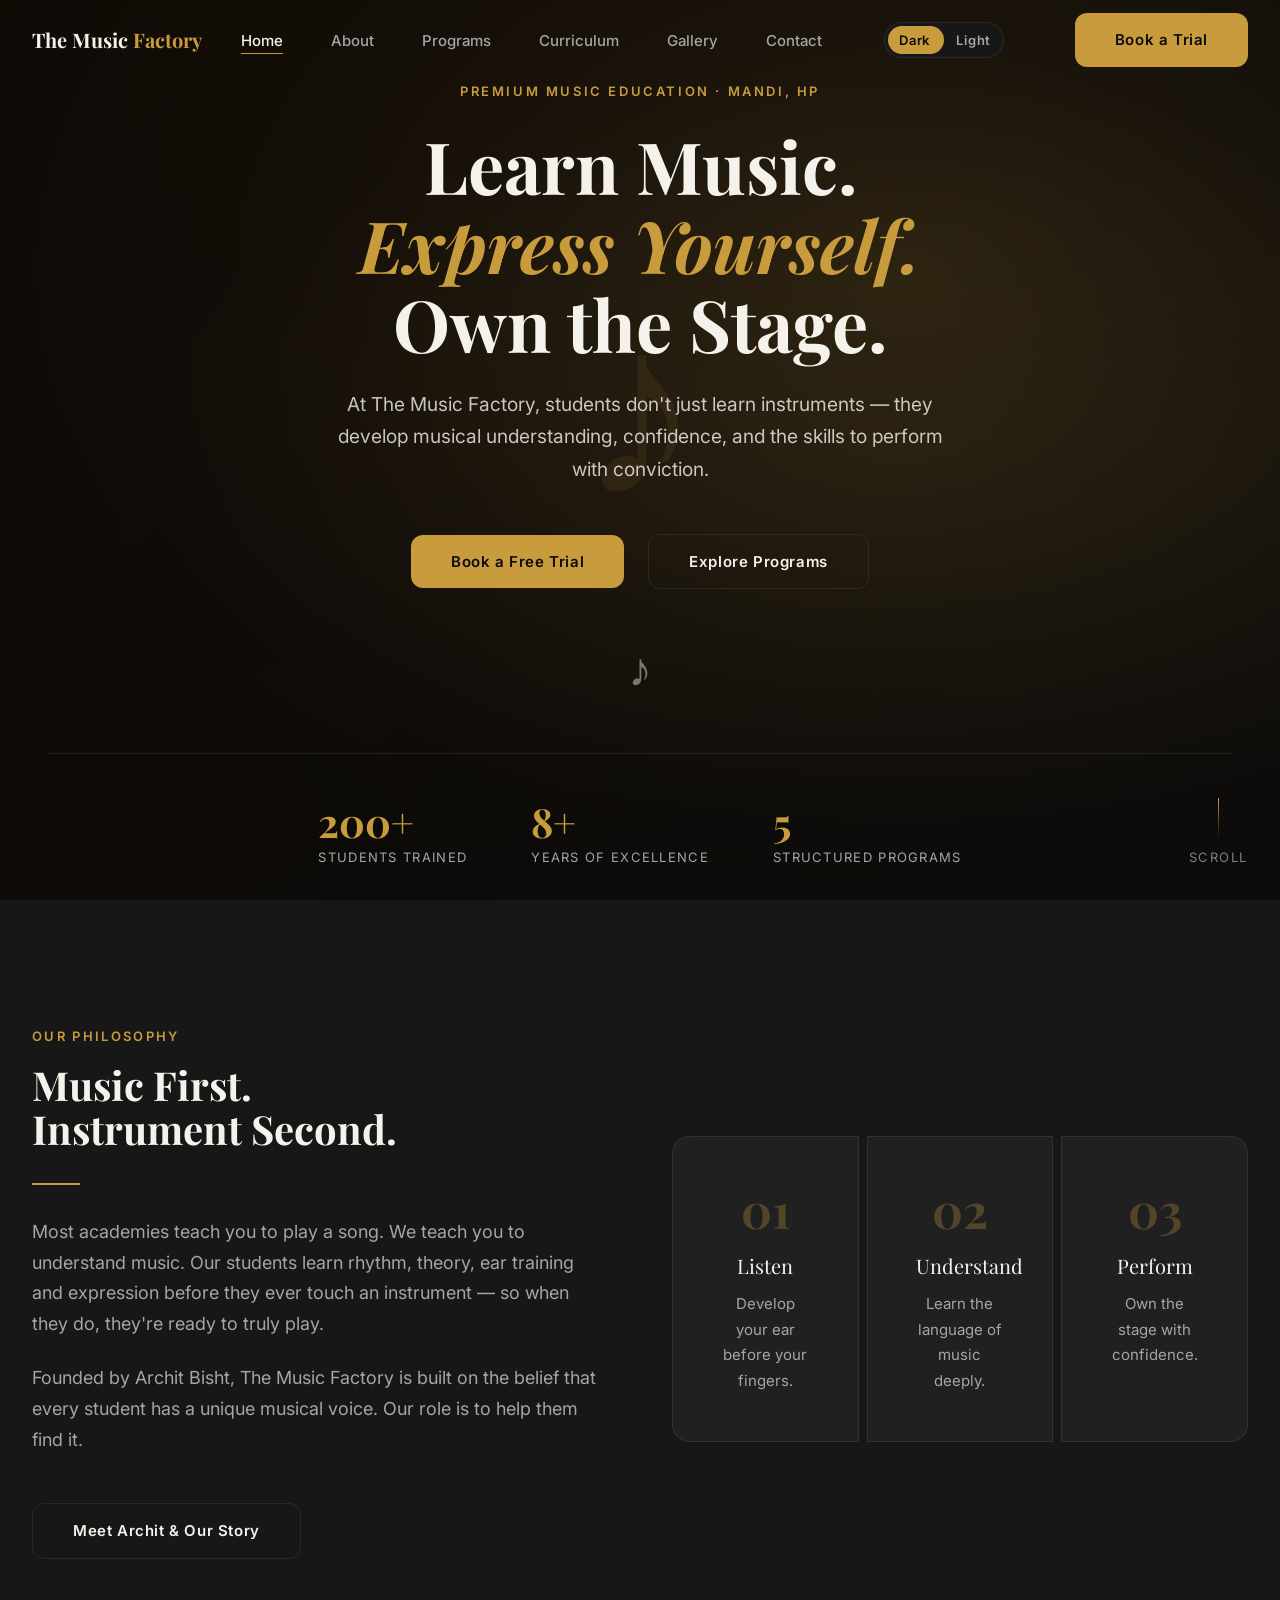
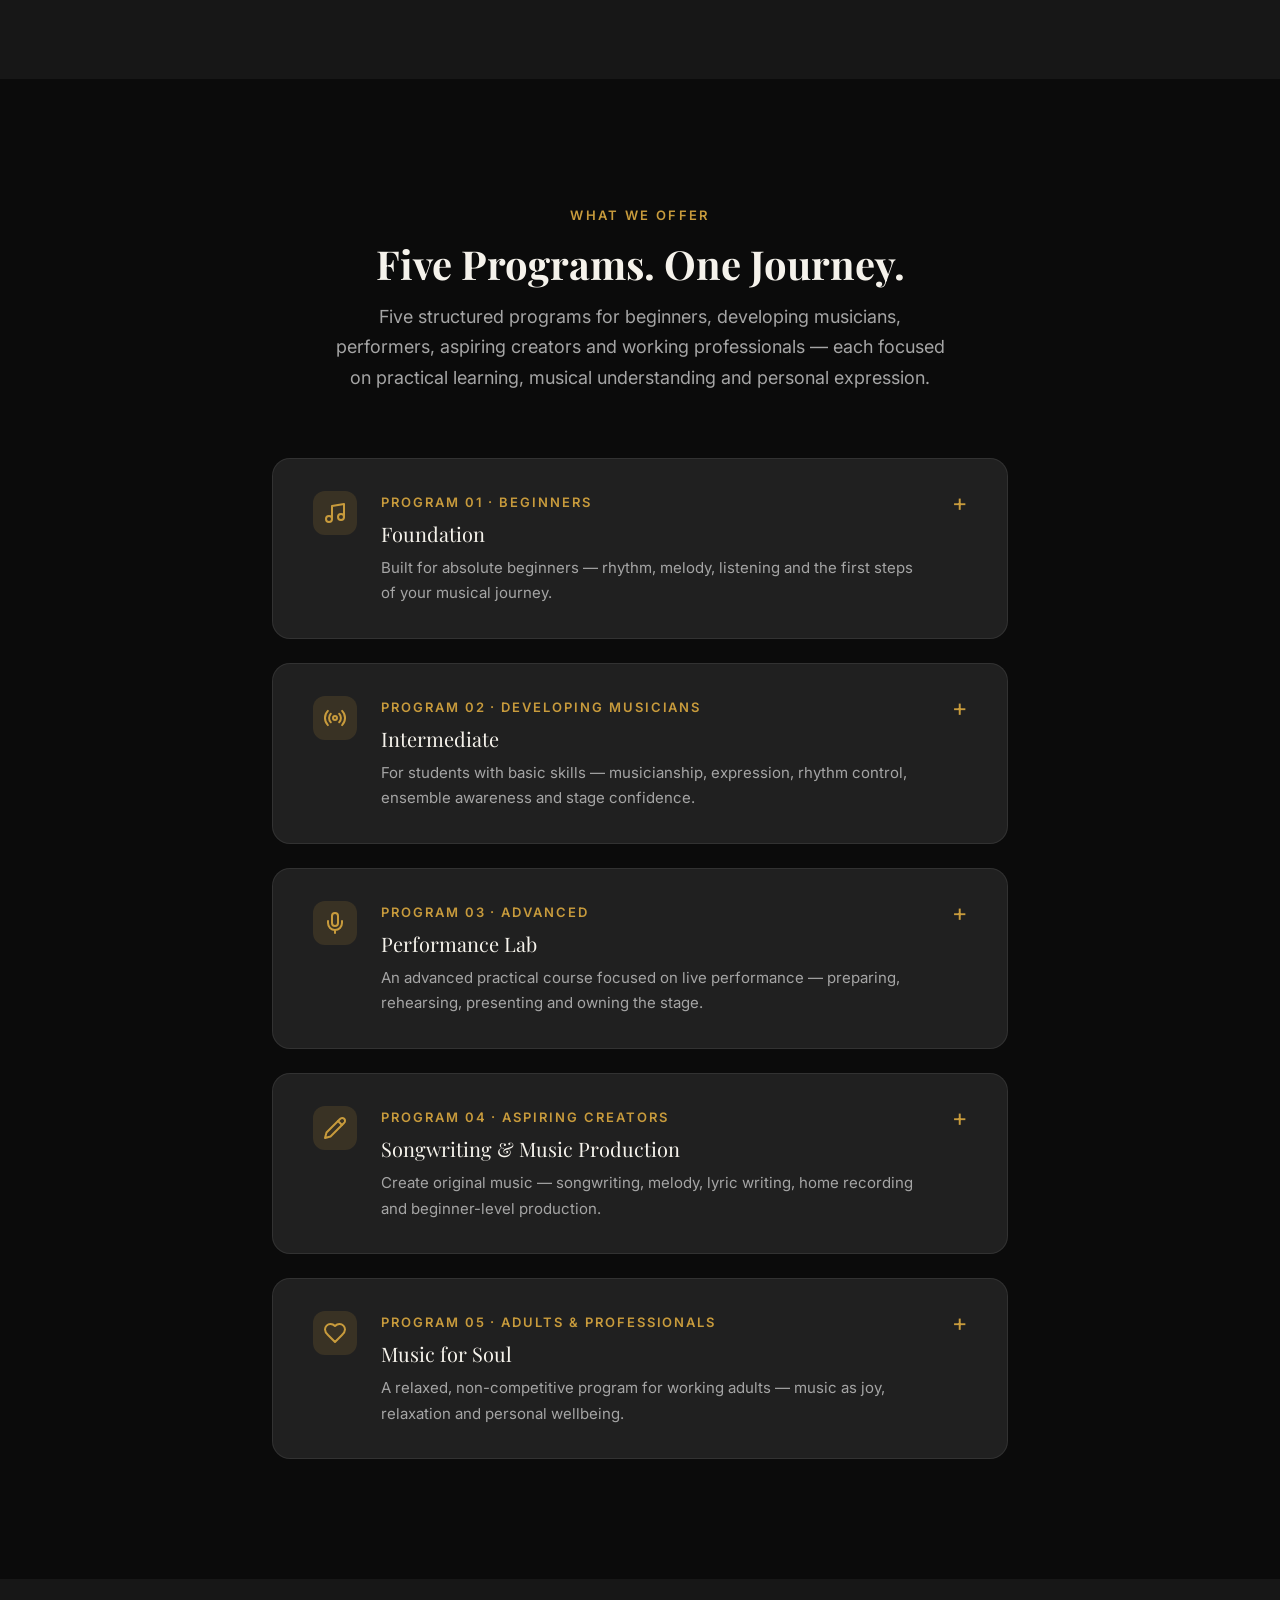
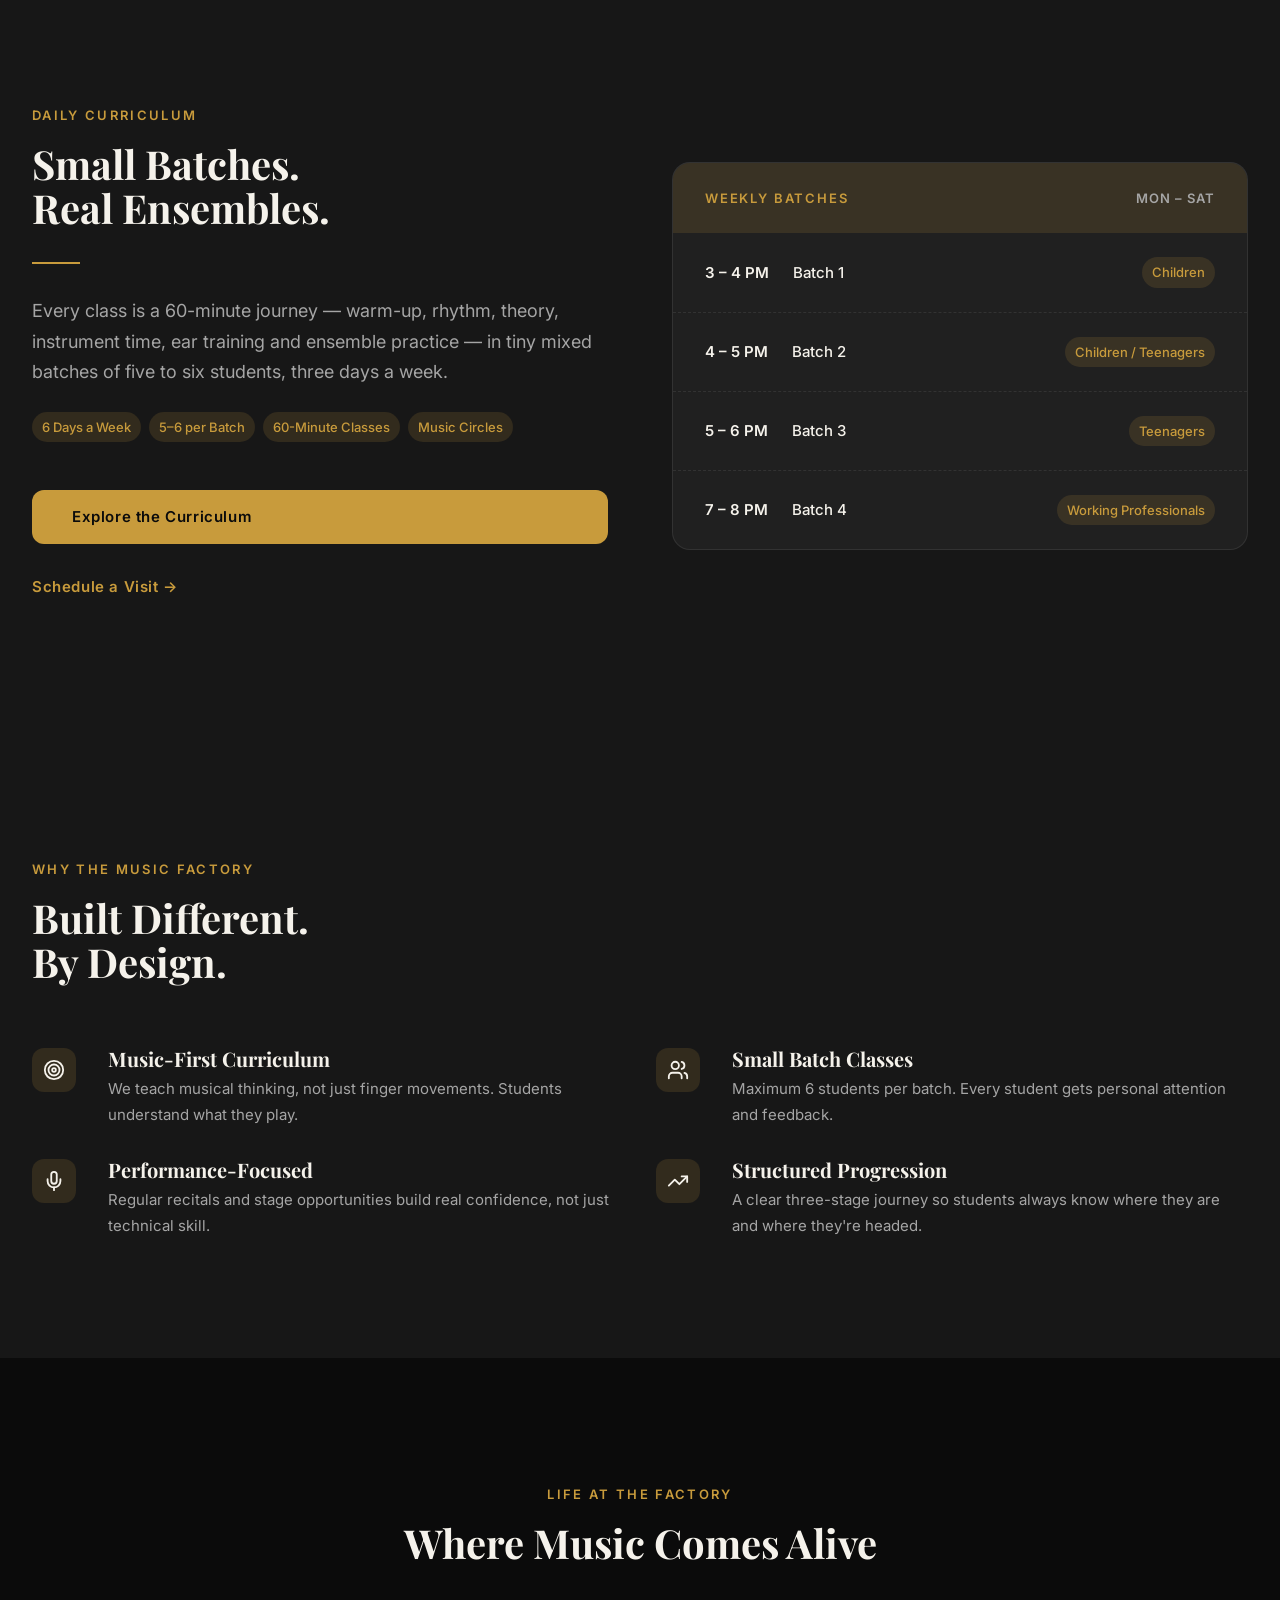
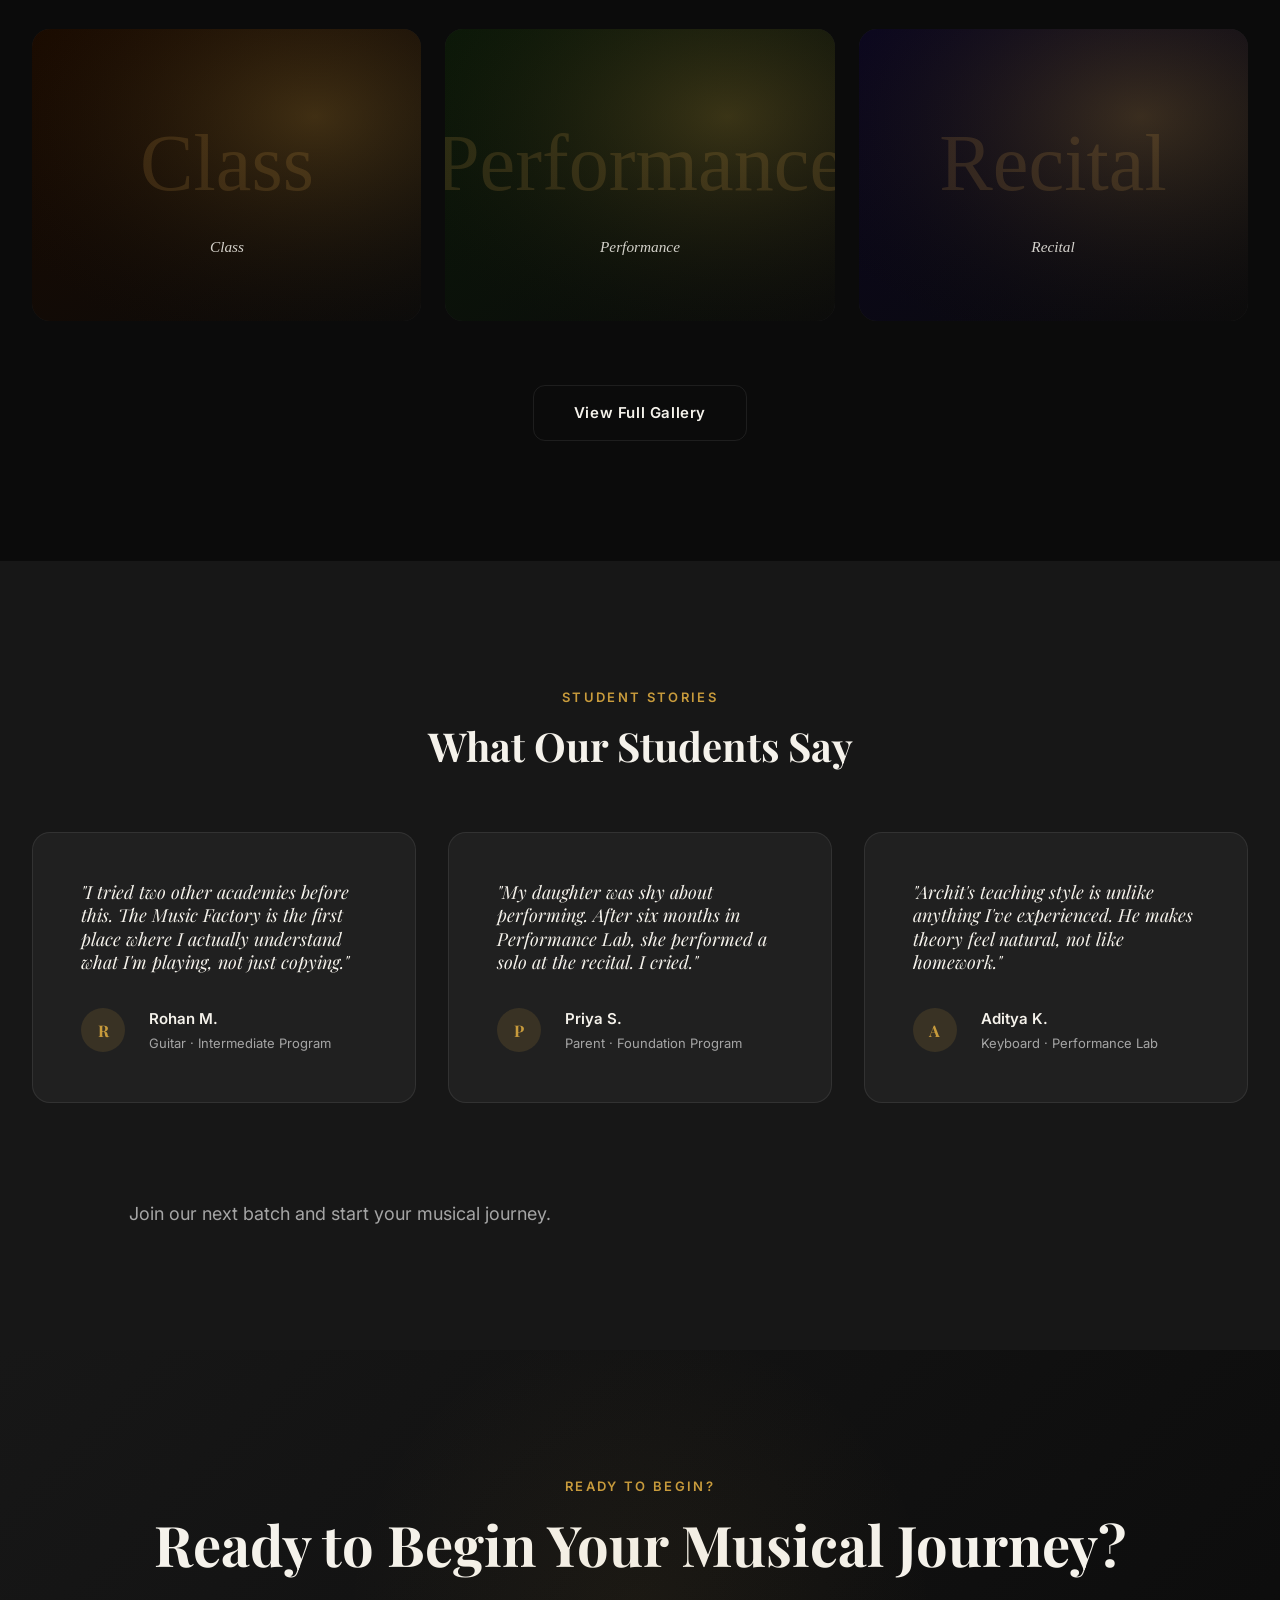
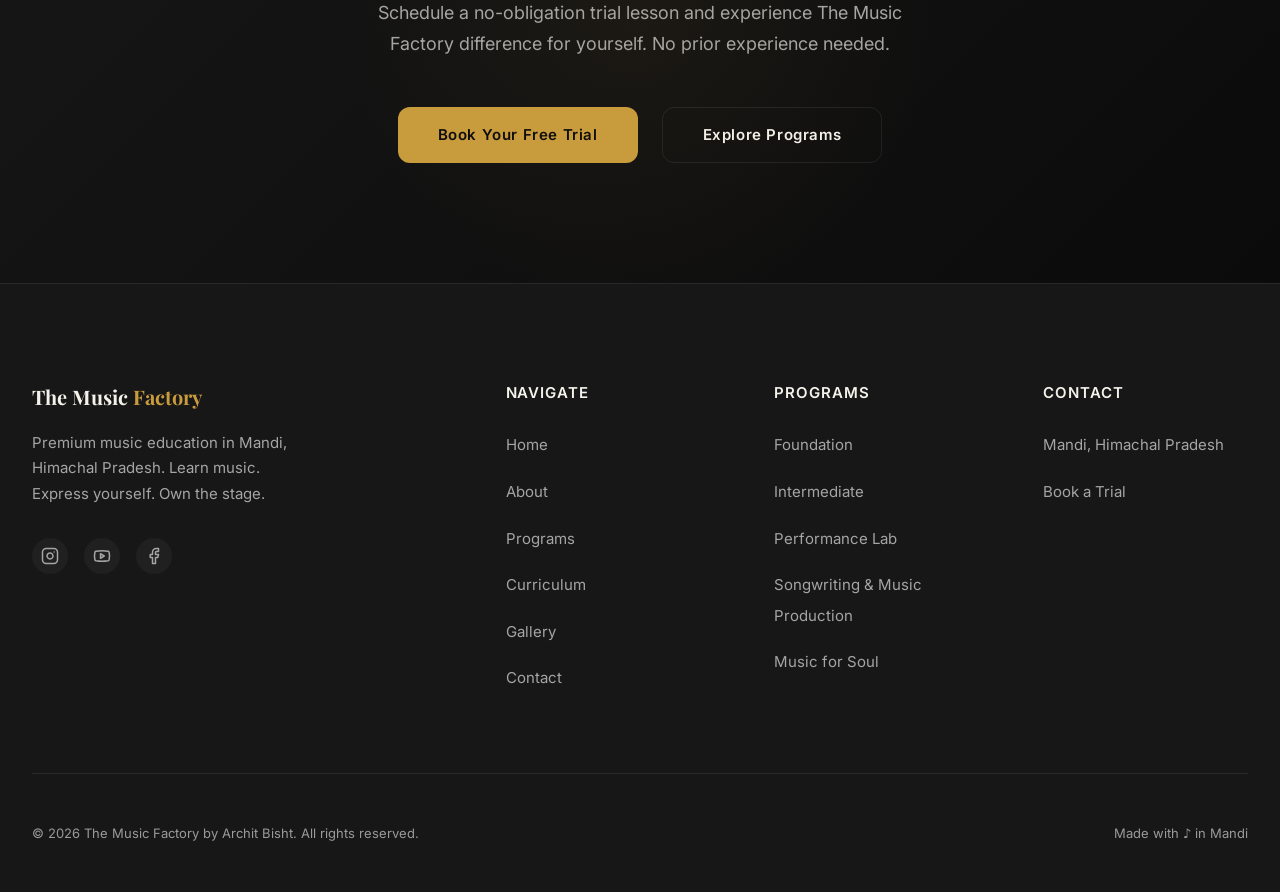
==== index.html @ 0e52a1d5 "Enhance cross-browser compatibility and update site content - Added cross-browser polyfills and safe" ====
<!DOCTYPE html>
<html lang="en">
<head>
  <meta charset="UTF-8" />
  <meta http-equiv="X-UA-Compatible" content="IE=edge" />
  <meta name="viewport" content="width=device-width, initial-scale=1.0" />
  <title>The Music Factory by Archit | Learn Music. Express Yourself. Own the Stage.</title>
  <meta name="description" content="Premium music academy in Mandi, Himachal Pradesh offering structured music education, performance-focused learning and small batch classes for all ages." />
  <meta name="theme-color" content="#0B0B0B" />
  <script>
    (function () {
      var t = 'dark';
      try { t = localStorage.getItem('theme') || 'dark'; } catch (e) {}
      document.documentElement.setAttribute('data-theme', t === 'light' ? 'light' : 'dark');
    })();
  </script>
  <link rel="icon" type="image/svg+xml" href="assets/favicon.svg" />
  <link rel="preload" href="assets/images/hero.svg" as="image" />
  <link rel="preconnect" href="https://fonts.googleapis.com" />
  <link rel="preconnect" href="https://fonts.gstatic.com" crossorigin />
  <!-- Google Fonts: optional enhancement. Non-blocking so the site renders instantly offline (falls back to Georgia / system fonts). -->
  <link rel="stylesheet" href="https://fonts.googleapis.com/css2?family=Playfair+Display:ital,wght@0,400;0,600;0,700;1,400;1,600&family=Inter:wght@300;400;500;600&display=swap" media="print" onload="this.media='all'" />
  <script>
    /* Font fallback: some Edge configs block the print->all onload trick.
       Force-apply the font stylesheet after 2.5s if it is still on print. */
    (function () {
      setTimeout(function () {
        try {
          var links = document.querySelectorAll('link[media="print"]');
          for (var i = 0; i < links.length; i++) links[i].media = 'all';
        } catch (e) {}
      }, 2500);
    })();
  </script>
  <noscript><link rel="stylesheet" href="https://fonts.googleapis.com/css2?family=Playfair+Display:ital,wght@0,400;0,600;0,700;1,400;1,600&family=Inter:wght@300;400;500;600&display=swap" /></noscript>
  <link rel="stylesheet" href="css/style.css?v=3" />
  <link rel="canonical" href="https://themusicfactory.in/" />
  <meta property="og:type" content="website" />
  <meta property="og:title" content="The Music Factory by Archit | Learn Music. Express Yourself. Own the Stage." />
  <meta property="og:description" content="Premium music academy in Mandi, Himachal Pradesh offering structured music education, performance-focused learning and small batch classes for all ages." />
  <meta property="og:image" content="https://themusicfactory.in/assets/images/hero.svg" />
  <meta name="twitter:card" content="summary_large_image" />
  <script type="application/ld+json">
  {
    "@context": "https://schema.org",
    "@type": "LocalBusiness",
    "name": "The Music Factory by Archit",
    "slogan": "Learn Music. Express Yourself. Own the Stage.",
    "description": "Premium music academy in Mandi, Himachal Pradesh offering structured music education and performance-focused learning.",
    "address": { "@type": "PostalAddress", "addressLocality": "Mandi", "addressRegion": "Himachal Pradesh", "addressCountry": "IN" },
    "email": "hello@themusicfactory.in",
    "telephone": "+91 00000 00000",
    "openingHours": "Mo-Sa 10:00-19:00",
    "url": "https://themusicfactory.in",
    "image": "https://themusicfactory.in/assets/images/hero.svg"
  }
  </script>
</head>
<body>

  <a class="skip-link" href="#main-content">Skip to main content</a>

  <!-- ===== NAVBAR ===== -->
  <header id="site-header">
    <nav class="navbar" role="navigation" aria-label="Main navigation">
      <div class="navbar__inner">
        <a href="index.html" class="navbar__logo" aria-label="The Music Factory — Home">
          The Music <span>Factory</span>
        </a>
        <ul class="navbar__nav" role="list">
          <li><a href="index.html" class="navbar__link active" aria-current="page">Home</a></li>
          <li><a href="pages/about.html" class="navbar__link">About</a></li>
          <li><a href="pages/programs.html" class="navbar__link">Programs</a></li>
          <li><a href="pages/curriculum.html" class="navbar__link">Curriculum</a></li>
          <li><a href="pages/gallery.html" class="navbar__link">Gallery</a></li>
          <li><a href="pages/contact.html" class="navbar__link">Contact</a></li>
        </ul>
        <button class="theme-toggle" type="button" role="switch" aria-checked="true" aria-label="Switch to light theme">
          <span class="theme-toggle__knob" aria-hidden="true"></span>
          <span class="theme-toggle__label theme-toggle__label--dark">Dark</span>
          <span class="theme-toggle__label theme-toggle__label--light">Light</span>
        </button>
        <a href="pages/contact.html" class="btn btn--primary navbar__cta">Book a Trial</a>
        <button class="navbar__hamburger" aria-label="Open menu" aria-expanded="false" aria-controls="mobile-drawer">
          <span></span><span></span><span></span>
        </button>
      </div>
    </nav>
    <!-- Mobile drawer -->
    <div class="nav__overlay" aria-hidden="true"></div>
    <nav id="mobile-drawer" class="nav__drawer" aria-label="Mobile navigation">
      <a href="index.html" class="nav__drawer-link">Home</a>
      <a href="pages/about.html" class="nav__drawer-link">About</a>
      <a href="pages/programs.html" class="nav__drawer-link">Programs</a>
      <a href="pages/curriculum.html" class="nav__drawer-link">Curriculum</a>
      <a href="pages/gallery.html" class="nav__drawer-link">Gallery</a>
      <a href="pages/contact.html" class="nav__drawer-link">Contact</a>
      <a href="pages/contact.html" class="btn btn--primary mt-6">Book a Trial</a>
    </nav>
  </header>

  <main id="main-content">

    <!-- ===== HERO ===== -->
    <section class="hero" aria-label="Hero">
      <div class="hero__bg">
        <img src="assets/images/hero.svg" alt="" aria-hidden="true" fetchpriority="high" />
      </div>
      <div class="hero__content">
        <div class="hero__text">
          <p class="hero__eyebrow fade-up">Premium Music Education · Mandi, HP</p>
          <h1 class="hero__title fade-up">
            Learn Music.<br><em>Express Yourself.</em><br>Own the Stage.
          </h1>
          <p class="hero__subtitle fade-up">
            At The Music Factory, students don't just learn instruments — they develop musical understanding, confidence, and the skills to perform with conviction.
          </p>
          <div class="hero__actions fade-up">
            <a href="pages/contact.html" class="btn btn--primary">Book a Free Trial</a>
            <a href="pages/programs.html" class="btn btn--outline">Explore Programs</a>
          </div>
        </div>
        <div class="hero__stats fade-up">
          <div>
            <div class="hero__stat-number" data-count="200" data-suffix="+">0+</div>
            <div class="hero__stat-label">Students Trained</div>
          </div>
          <div>
            <div class="hero__stat-number" data-count="8" data-suffix="+">0+</div>
            <div class="hero__stat-label">Years of Excellence</div>
          </div>
          <div>
            <div class="hero__stat-number" data-count="5">0</div>
            <div class="hero__stat-label">Structured Programs</div>
          </div>
        </div>
      </div>
      <div class="scroll-indicator" aria-hidden="true">
        <div class="scroll-indicator__line"></div>
        <span>Scroll</span>
      </div>
    </section>

    <!-- ===== ABOUT PREVIEW ===== -->
    <section class="section section--surface" aria-labelledby="about-heading">
      <div class="container">
        <div class="split">
          <div class="split__content fade-left">
            <p class="eyebrow">Our Philosophy</p>
            <h2 id="about-heading" class="section-header__title">
              Music First.<br>Instrument Second.
            </h2>
            <hr class="divider" />
            <p class="section-header__body">
              Most academies teach you to play a song. We teach you to understand music. Our students learn rhythm, theory, ear training and expression before they ever touch an instrument — so when they do, they're ready to truly play.
            </p>
            <p class="section-header__body mt-3">
              Founded by Archit Bisht, The Music Factory is built on the belief that every student has a unique musical voice. Our role is to help them find it.
            </p>
            <a href="pages/about.html" class="btn btn--outline mt-6">Meet Archit &amp; Our Story</a>
          </div>
          <div class="split__image fade-right">
            <div class="philosophy-strip">
              <div class="philosophy-strip__item">
                <div class="philosophy-strip__number">01</div>
                <div class="philosophy-strip__title">Listen</div>
                <div class="philosophy-strip__desc">Develop your ear before your fingers.</div>
              </div>
              <div class="philosophy-strip__item">
                <div class="philosophy-strip__number">02</div>
                <div class="philosophy-strip__title">Understand</div>
                <div class="philosophy-strip__desc">Learn the language of music deeply.</div>
              </div>
              <div class="philosophy-strip__item">
                <div class="philosophy-strip__number">03</div>
                <div class="philosophy-strip__title">Perform</div>
                <div class="philosophy-strip__desc">Own the stage with confidence.</div>
              </div>
            </div>
          </div>
        </div>
      </div>
    </section>

    <!-- ===== PROGRAMS ===== -->
    <section class="section" aria-labelledby="programs-heading">
      <div class="container">
        <div class="section-header section-header--center fade-up">
          <p class="eyebrow">What We Offer</p>
          <h2 id="programs-heading" class="section-header__title">Five Programs. One Journey.</h2>
          <p class="section-header__body">
            Five structured programs for beginners, developing musicians, performers, aspiring creators and working professionals — each focused on practical learning, musical understanding and personal expression.
          </p>
        </div>
        <div class="course-list stagger" data-course-cards></div>
        <noscript>
          <p class="section-header__body">Our five programs: Foundation, Intermediate, Performance Lab, Songwriting &amp; Music Production, and Music for Soul. Enable JavaScript to explore each course in detail.</p>
        </noscript>
      </div>
    </section>

    <!-- ===== CURRICULUM ===== -->
    <section class="section section--surface" aria-labelledby="curriculum-heading">
      <div class="container">
        <div class="split">
          <div class="split__content fade-left">
            <p class="eyebrow">Daily Curriculum</p>
            <h2 id="curriculum-heading" class="section-header__title">Small Batches.<br>Real Ensembles.</h2>
            <hr class="divider" />
            <p class="section-header__body">
              Every class is a 60-minute journey — warm-up, rhythm, theory, instrument time, ear training and ensemble practice — in tiny mixed batches of five to six students, three days a week.
            </p>
            <div class="tags-row mt-3">
              <span class="tag">6 Days a Week</span>
              <span class="tag">5–6 per Batch</span>
              <span class="tag">60-Minute Classes</span>
              <span class="tag">Music Circles</span>
            </div>
            <div class="mt-6 flex-col gap-2">
              <a href="pages/curriculum.html" class="btn btn--primary">Explore the Curriculum</a>
              <a href="pages/contact.html" class="btn btn--ghost">Schedule a Visit →</a>
            </div>
          </div>
          <div class="split__image fade-right">
            <div class="schedule-preview">
              <div class="schedule-preview__title">
                <span>Weekly Batches</span>
                <span>Mon – Sat</span>
              </div>
              <div class="schedule-preview__row">
                <span class="schedule-preview__time">3 – 4 PM</span>
                <span class="schedule-preview__name">Batch 1</span>
                <span class="tag">Children</span>
              </div>
              <div class="schedule-preview__row">
                <span class="schedule-preview__time">4 – 5 PM</span>
                <span class="schedule-preview__name">Batch 2</span>
                <span class="tag">Children / Teenagers</span>
              </div>
              <div class="schedule-preview__row">
                <span class="schedule-preview__time">5 – 6 PM</span>
                <span class="schedule-preview__name">Batch 3</span>
                <span class="tag">Teenagers</span>
              </div>
              <div class="schedule-preview__row">
                <span class="schedule-preview__time">7 – 8 PM</span>
                <span class="schedule-preview__name">Batch 4</span>
                <span class="tag">Working Professionals</span>
              </div>
            </div>
          </div>
        </div>
      </div>
    </section>

    <!-- ===== WHY CHOOSE US ===== -->
    <section class="section section--surface" aria-labelledby="why-heading">
      <div class="container">
        <div class="section-header fade-up">
          <p class="eyebrow">Why The Music Factory</p>
          <h2 id="why-heading" class="section-header__title">Built Different.<br>By Design.</h2>
        </div>
        <div class="cards-2 stagger">
          <div class="feature-item fade-up">
            <div class="feature-item__icon" aria-hidden="true">
              <svg width="22" height="22" viewBox="0 0 24 24" fill="none" stroke="currentColor" stroke-width="2" stroke-linecap="round" stroke-linejoin="round"><circle cx="12" cy="12" r="10"/><circle cx="12" cy="12" r="6"/><circle cx="12" cy="12" r="2"/></svg>
            </div>
            <div>
              <h3 class="feature-item__title">Music-First Curriculum</h3>
              <p class="feature-item__desc">We teach musical thinking, not just finger movements. Students understand what they play.</p>
            </div>
          </div>
          <div class="feature-item fade-up">
            <div class="feature-item__icon" aria-hidden="true">
              <svg width="22" height="22" viewBox="0 0 24 24" fill="none" stroke="currentColor" stroke-width="2" stroke-linecap="round" stroke-linejoin="round"><path d="M16 21v-2a4 4 0 0 0-4-4H6a4 4 0 0 0-4 4v2"/><circle cx="9" cy="7" r="4"/><path d="M22 21v-2a4 4 0 0 0-3-3.87"/><path d="M16 3.13a4 4 0 0 1 0 7.75"/></svg>
            </div>
            <div>
              <h3 class="feature-item__title">Small Batch Classes</h3>
              <p class="feature-item__desc">Maximum 6 students per batch. Every student gets personal attention and feedback.</p>
            </div>
          </div>
          <div class="feature-item fade-up">
            <div class="feature-item__icon" aria-hidden="true">
              <svg width="22" height="22" viewBox="0 0 24 24" fill="none" stroke="currentColor" stroke-width="2" stroke-linecap="round" stroke-linejoin="round"><path d="M12 2a3 3 0 0 0-3 3v7a3 3 0 0 0 6 0V5a3 3 0 0 0-3-3Z"/><path d="M19 10v2a7 7 0 0 1-14 0v-2"/><line x1="12" x2="12" y1="19" y2="22"/></svg>
            </div>
            <div>
              <h3 class="feature-item__title">Performance-Focused</h3>
              <p class="feature-item__desc">Regular recitals and stage opportunities build real confidence, not just technical skill.</p>
            </div>
          </div>
          <div class="feature-item fade-up">
            <div class="feature-item__icon" aria-hidden="true">
              <svg width="22" height="22" viewBox="0 0 24 24" fill="none" stroke="currentColor" stroke-width="2" stroke-linecap="round" stroke-linejoin="round"><polyline points="22 7 13.5 15.5 8.5 10.5 2 17"/><polyline points="16 7 22 7 22 13"/></svg>
            </div>
            <div>
              <h3 class="feature-item__title">Structured Progression</h3>
              <p class="feature-item__desc">A clear three-stage journey so students always know where they are and where they're headed.</p>
            </div>
          </div>
        </div>
      </div>
    </section>

    <!-- ===== GALLERY PREVIEW ===== -->
    <section class="section" aria-labelledby="gallery-heading">
      <div class="container">
        <div class="section-header section-header--center fade-up">
          <p class="eyebrow">Life at The Factory</p>
          <h2 id="gallery-heading" class="section-header__title">Where Music Comes Alive</h2>
        </div>
        <div class="gallery-grid">
          <div class="gallery-item fade-up" data-src="assets/images/gallery-1.svg" data-caption="Foundation class in session" role="button" tabindex="0" aria-label="View: Foundation class in session">
            <img src="assets/images/gallery-1.svg" alt="Students during a foundation class at the academy studio" loading="lazy" />
            <div class="gallery-item__overlay"><span class="gallery-item__caption">Foundation Class</span></div>
          </div>
          <div class="gallery-item fade-up" data-src="assets/images/gallery-2.svg" data-caption="Performance Lab rehearsal" role="button" tabindex="0" aria-label="View: Performance Lab rehearsal">
            <img src="assets/images/gallery-2.svg" alt="Students rehearsing an ensemble piece in the Performance Lab" loading="lazy" />
            <div class="gallery-item__overlay"><span class="gallery-item__caption">Performance Lab</span></div>
          </div>
          <div class="gallery-item fade-up" data-src="assets/images/gallery-3.svg" data-caption="Annual recital" role="button" tabindex="0" aria-label="View: Annual recital">
            <img src="assets/images/gallery-3.svg" alt="A student performing on stage at the annual recital" loading="lazy" />
            <div class="gallery-item__overlay"><span class="gallery-item__caption">Annual Recital</span></div>
          </div>
        </div>
        <div class="text-center mt-8">
          <a href="pages/gallery.html" class="btn btn--outline">View Full Gallery</a>
        </div>
      </div>
    </section>

    <!-- ===== TESTIMONIALS ===== -->
    <section class="section section--surface" aria-labelledby="testimonials-heading">
      <div class="container">
        <div class="section-header section-header--center fade-up">
          <p class="eyebrow">Student Stories</p>
          <h2 id="testimonials-heading" class="section-header__title">What Our Students Say</h2>
        </div>
        <div class="testimonials" data-carousel>
          <div class="testimonials__track">
            <div class="testimonial-card fade-up">
              <p class="testimonial-card__quote">"I tried two other academies before this. The Music Factory is the first place where I actually understand what I'm playing, not just copying."</p>
              <div class="testimonial-card__author">
                <div class="testimonial-card__avatar" aria-hidden="true">R</div>
                <div>
                  <div class="testimonial-card__name">Rohan M.</div>
                  <div class="testimonial-card__role">Guitar · Intermediate Program</div>
                </div>
              </div>
            </div>
            <div class="testimonial-card fade-up">
              <p class="testimonial-card__quote">"My daughter was shy about performing. After six months in Performance Lab, she performed a solo at the recital. I cried."</p>
              <div class="testimonial-card__author">
                <div class="testimonial-card__avatar" aria-hidden="true">P</div>
                <div>
                  <div class="testimonial-card__name">Priya S.</div>
                  <div class="testimonial-card__role">Parent · Foundation Program</div>
                </div>
              </div>
            </div>
            <div class="testimonial-card fade-up">
              <p class="testimonial-card__quote">"Archit's teaching style is unlike anything I've experienced. He makes theory feel natural, not like homework."</p>
              <div class="testimonial-card__author">
                <div class="testimonial-card__avatar" aria-hidden="true">A</div>
                <div>
                  <div class="testimonial-card__name">Aditya K.</div>
                  <div class="testimonial-card__role">Keyboard · Performance Lab</div>
                </div>
              </div>
            </div>
          </div>
          <div class="testimonials__controls" aria-label="Testimonial carousel controls">
            <button class="testimonials__btn" data-carousel-prev aria-label="Previous testimonial">←</button>
            <button class="testimonials__btn" data-carousel-next aria-label="Next testimonial">→</button>
          </div>
        </div>
        <div class="text-center mt-6">
          <p class="section-header__body">Join our next batch and start your musical journey.</p>
        </div>
      </div>
    </section>

    <!-- ===== FINAL CTA ===== -->
    <section class="cta-section" aria-labelledby="cta-heading">
      <div class="container">
        <p class="eyebrow fade-up">Ready to Begin?</p>
        <h2 id="cta-heading" class="cta-section__title fade-up">Ready to Begin Your Musical Journey?</h2>
        <p class="cta-section__body fade-up">
          Schedule a no-obligation trial lesson and experience The Music Factory difference for yourself. No prior experience needed.
        </p>
        <div class="cta-section__actions fade-up">
          <a href="pages/contact.html" class="btn btn--primary">Book Your Free Trial</a>
          <a href="pages/programs.html" class="btn btn--outline">Explore Programs</a>
        </div>
      </div>
    </section>

  </main>

  <!-- ===== FOOTER ===== -->
  <footer id="site-footer" class="footer">
    <div class="container">
      <div class="footer__grid">
        <div>
          <div class="footer__brand-name">The Music <span>Factory</span></div>
          <p class="footer__tagline">Premium music education in Mandi, Himachal Pradesh. Learn music. Express yourself. Own the stage.</p>
          <div class="footer__social" aria-label="Social media links">
            <a href="#" class="footer__social-link" aria-label="Instagram">
              <svg width="18" height="18" viewBox="0 0 24 24" fill="none" stroke="currentColor" stroke-width="2" stroke-linecap="round" stroke-linejoin="round"><rect width="20" height="20" x="2" y="2" rx="5" ry="5"/><path d="M16 11.37A4 4 0 1 1 12.63 8 4 4 0 0 1 16 11.37z"/><line x1="17.5" x2="17.51" y1="6.5" y2="6.5"/></svg>
            </a>
            <a href="#" class="footer__social-link" aria-label="YouTube">
              <svg width="18" height="18" viewBox="0 0 24 24" fill="none" stroke="currentColor" stroke-width="2" stroke-linecap="round" stroke-linejoin="round"><path d="M2.5 17a24.12 24.12 0 0 1 0-10 2 2 0 0 1 1.4-1.4 49.56 49.56 0 0 1 16.2 0A2 2 0 0 1 21.5 7a24.12 24.12 0 0 1 0 10 2 2 0 0 1-1.4 1.4 49.55 49.55 0 0 1-16.2 0A2 2 0 0 1 2.5 17"/><path d="m10 15 5-3-5-3z"/></svg>
            </a>
            <a href="#" class="footer__social-link" aria-label="Facebook">
              <svg width="18" height="18" viewBox="0 0 24 24" fill="none" stroke="currentColor" stroke-width="2" stroke-linecap="round" stroke-linejoin="round"><path d="M18 2h-3a5 5 0 0 0-5 5v3H7v4h3v8h4v-8h3l1-4h-4V7a1 1 0 0 1 1-1h3z"/></svg>
            </a>
          </div>
        </div>
        <div>
          <div class="footer__col-title">Navigate</div>
          <ul class="footer__links" role="list">
            <li><a href="index.html" class="footer__link">Home</a></li>
            <li><a href="pages/about.html" class="footer__link">About</a></li>
            <li><a href="pages/programs.html" class="footer__link">Programs</a></li>
            <li><a href="pages/curriculum.html" class="footer__link">Curriculum</a></li>
            <li><a href="pages/gallery.html" class="footer__link">Gallery</a></li>
            <li><a href="pages/contact.html" class="footer__link">Contact</a></li>
          </ul>
        </div>
        <div>
          <div class="footer__col-title">Programs</div>
          <ul class="footer__links" role="list">
            <li><a href="pages/programs.html#foundation" class="footer__link">Foundation</a></li>
            <li><a href="pages/programs.html#intermediate" class="footer__link">Intermediate</a></li>
            <li><a href="pages/programs.html#performance" class="footer__link">Performance Lab</a></li>
            <li><a href="pages/programs.html#songwriting" class="footer__link">Songwriting &amp; Music Production</a></li>
            <li><a href="pages/programs.html#musicsoul" class="footer__link">Music for Soul</a></li>
          </ul>
        </div>
        <div>
          <div class="footer__col-title">Contact</div>
          <ul class="footer__links" role="list">
            <li><span class="footer__link">Mandi, Himachal Pradesh</span></li>
            <li><a href="pages/contact.html" class="footer__link">Book a Trial</a></li>
          </ul>
        </div>
      </div>
      <div class="footer__bottom">
        <span>© 2026 The Music Factory by Archit Bisht. All rights reserved.</span>
        <span>Made with ♪ in Mandi</span>
      </div>
    </div>
  </footer>

  <!-- Lightbox -->
  <div class="lightbox" role="dialog" aria-modal="true" aria-label="Image viewer">
    <button class="lightbox__close" aria-label="Close image viewer">✕</button>
    <button class="lightbox__nav lightbox__prev" aria-label="Previous image">‹</button>
    <img class="lightbox__img" src="" alt="" />
    <div class="lightbox__caption" aria-live="polite"></div>
    <button class="lightbox__nav lightbox__next" aria-label="Next image">›</button>
  </div>

  <!-- Back to top -->
  <button class="back-to-top" aria-label="Back to top">↑</button>

  <!-- Classic script (NOT type="module") so the site works via file:// double-click with zero installs. See js/site.js. -->
  <script src="js/site.js?v=2" defer></script>

</body>
</html>
---- css/style.css ----
﻿/* ============================================================
   THE MUSIC FACTORY - Bundled stylesheet (no @import)
   Single file so the site renders identically in EVERY browser
   (Chrome, Edge, Firefox, Safari) over http(s) AND file://.
   Old @import chains are blocked by Edge tracking prevention and
   fail on file:// in hardened configs - this bundle avoids that.
   Order: variables, reset, typography, layout, components,
   animations, utilities, responsive, compat.
   ============================================================ */

/* ===== css/variables.css ===== */
/* ============================================================
   THE MUSIC FACTORY — Design Tokens
   Single source of truth for all reusable values.
   Never reference raw hex or magic numbers in components.
   ============================================================ */

:root {

  /* --- Colors --- */
  --color-bg:           #0B0B0B;
  --color-surface:      #171717;
  --color-card:         #202020;
  --color-border:       rgba(255, 255, 255, 0.08);
  --color-border-gold:  rgba(200, 155, 60, 0.35);

  --color-gold:         #C89B3C;
  --color-gold-hover:   #D7A44D;
  --color-gold-muted:   rgba(200, 155, 60, 0.15);

  --color-text:         #F5F2EB;
  --color-text-muted:   #A5A5A5;
  --color-text-dim:     #9A9A9A;

  --color-error:        #C0392B;
  --color-success:      #27AE60;
  --color-overlay:      rgba(0, 0, 0, 0.65);

  /* --- Typography --- */
  --font-heading:       'Playfair Display', Georgia, serif;
  --font-body:          'Inter', system-ui, sans-serif;

  --text-hero:          clamp(2.5rem, 6vw, 4.5rem);
  --text-h1:            clamp(2rem, 4.5vw, 3.5rem);
  --text-h2:            clamp(1.75rem, 3.5vw, 2.5rem);
  --text-h3:            clamp(1.25rem, 2.5vw, 1.875rem);
  --text-h4:            1.25rem;
  --text-body:          1.125rem;
  --text-small:         0.9375rem;
  --text-xs:            0.8125rem;

  --leading-tight:      1.1;
  --leading-snug:       1.3;
  --leading-normal:     1.7;

  --weight-regular:     400;
  --weight-medium:      500;
  --weight-semibold:    600;
  --weight-bold:        700;

  /* --- Spacing (8px base unit) --- */
  --space-1:   0.5rem;    /*  8px */
  --space-2:   1rem;      /* 16px */
  --space-3:   1.5rem;    /* 24px */
  --space-4:   2rem;      /* 32px */
  --space-5:   2.5rem;    /* 40px */
  --space-6:   3rem;      /* 48px */
  --space-8:   4rem;      /* 64px */
  --space-10:  5rem;      /* 80px */
  --space-12:  6rem;      /* 96px */
  --space-15:  7.5rem;    /* 120px */
  --space-16:  8rem;      /* 128px */

  /* Section vertical padding */
  --section-py:         var(--space-15);   /* 120px desktop */
  --section-py-tablet:  var(--space-10);   /* 80px  tablet  */
  --section-py-mobile:  3.5rem;            /* 56px  mobile  */

  /* --- Border Radius --- */
  --radius-sm:    0.5rem;    /*  8px */
  --radius-md:    0.75rem;   /* 12px — buttons */
  --radius-lg:    1.125rem;  /* 18px — cards   */
  --radius-xl:    1.25rem;   /* 20px — images  */
  --radius-full:  9999px;

  /* --- Shadows --- */
  --shadow-sm:   0 1px 3px rgba(0, 0, 0, 0.4);
  --shadow-md:   0 4px 16px rgba(0, 0, 0, 0.5);
  --shadow-lg:   0 8px 32px rgba(0, 0, 0, 0.6);
  --shadow-gold: 0 0 0 1px var(--color-border-gold),
                 0 4px 24px rgba(200, 155, 60, 0.12);
  --shadow-gold-strong: 0 4px 20px rgba(200, 155, 60, 0.35);

  /* --- Themed gradients & surfaces --- */
  --navbar-bg:    rgba(11, 11, 11, 0.92);
  --glow-hero:    radial-gradient(ellipse at 70% 50%, rgba(200, 155, 60, 0.08) 0%, transparent 60%);
  --glow-card:    radial-gradient(circle, rgba(200, 155, 60, 0.06) 0%, transparent 70%);
  --color-hero-text:     rgba(245, 242, 235, 0.8);
  --color-hero-text-soft: rgba(245, 242, 235, 0.5);

  /* --- Transitions --- */
  --duration-fast:    200ms;
  --duration-normal:  300ms;
  --duration-slow:    500ms;
  --ease-out:         cubic-bezier(0.22, 1, 0.36, 1);
  --ease-in-out:      cubic-bezier(0.45, 0, 0.55, 1);

  /* --- Layout --- */
  --container-max:    1280px;
  --container-px:     var(--space-4);      /* 32px gutter */
  --container-px-sm:  var(--space-2);      /* 16px mobile */

  /* --- Z-index layers --- */
  --z-base:       1;
  --z-above:      10;
  --z-sticky:     100;
  --z-overlay:    200;
  --z-modal:      300;
  --z-toast:      400;

  /* --- Navbar --- */
  --navbar-h:         5rem;    /* 80px desktop */
  --navbar-h-mobile:  4.25rem; /* 68px mobile  */
}

/* ============================================================
   Light Theme
   Dark palette → off-white + purple (#663399).
   Applied when <html data-theme="light">.
   ============================================================ */
[data-theme="light"] {
  --color-bg:           #f5f5f5;
  --color-surface:      #ececec;
  --color-card:         #ffffff;
  --color-border:       rgba(0, 0, 0, 0.10);
  --color-border-gold:  rgba(102, 51, 153, 0.35);

  --color-gold:         #663399;
  --color-gold-hover:   #7a46ab;
  --color-gold-muted:   rgba(102, 51, 153, 0.12);

  --color-text:         #111111;
  --color-text-muted:   #5f5f5f;
  --color-text-dim:     #6e6e6e;

  --color-overlay:      rgba(0, 0, 0, 0.55);

  /* --- Shadows --- */
  --shadow-sm:   0 1px 3px rgba(0, 0, 0, 0.08);
  --shadow-md:   0 4px 16px rgba(0, 0, 0, 0.10);
  --shadow-lg:   0 8px 32px rgba(0, 0, 0, 0.12);
  --shadow-gold: 0 0 0 1px rgba(102, 51, 153, 0.25),
                 0 4px 24px rgba(102, 51, 153, 0.12);
  --shadow-gold-strong: 0 4px 20px rgba(102, 51, 153, 0.28);

  /* --- Themed gradients & surfaces --- */
  --navbar-bg:    rgba(245, 245, 245, 0.94);
  --glow-hero:    radial-gradient(ellipse at 70% 50%, rgba(102, 51, 153, 0.12) 0%, transparent 60%);
  --glow-card:    radial-gradient(circle, rgba(102, 51, 153, 0.06) 0%, transparent 70%);
  --color-hero-text:      #4a4a4a;
  --color-hero-text-soft: #6a6a6a;
}

/* ===== css/reset.css ===== */
/* ============================================================
   THE MUSIC FACTORY — Reset & Normalize
   Removes browser inconsistencies. Sets sensible defaults.
   ============================================================ */

*, *::before, *::after {
  box-sizing: border-box;
  margin: 0;
  padding: 0;
}

html {
  font-size: 100%;
  scroll-behavior: smooth;
  -webkit-text-size-adjust: 100%;
  text-size-adjust: 100%;
  /* Prevent horizontal page scroll on all devices. Must be on html (root),
     not only body — body alone is unreliable on iOS Safari/older browsers.
     `clip` (when supported) also prevents programmatic panning; `hidden`
     remains the fallback. */
  overflow-x: hidden;
  overflow-x: clip;
}

body {
  background-color: var(--color-bg);
  color: var(--color-text);
  font-family: var(--font-body);
  font-size: var(--text-body);
  line-height: var(--leading-normal);
  font-weight: var(--weight-regular);
  -webkit-font-smoothing: antialiased;
  -moz-osx-font-smoothing: grayscale;
  overflow-x: hidden;
  overflow-x: clip;
}

/* Lock scroll when mobile menu is open */
body.menu-open {
  overflow: hidden;
}

/* --- Media: fluid by default on every device --- */
img, video, iframe, embed, object, svg, canvas {
  max-width: 100%;
  height: auto;
  vertical-align: middle;
}

img, video, svg, canvas {
  display: block;
}

iframe, embed, object {
  display: block;
  border: 0;
}

ul, ol {
  list-style: none;
}

a {
  color: inherit;
  text-decoration: none;
}

button {
  cursor: pointer;
  border: none;
  background: none;
  font: inherit;
  color: inherit;
}

input, textarea, select {
  font: inherit;
  color: inherit;
  background: none;
  border: none;
  outline: none;
  appearance: none;
  -webkit-appearance: none;
}

h1, h2, h3, h4, h5, h6 {
  font-family: var(--font-heading);
  font-weight: var(--weight-bold);
  line-height: var(--leading-tight);
  color: var(--color-text);
}

p {
  max-width: 70ch;
}

/* Accessible focus — visible on keyboard, hidden on mouse */
:focus-visible {
  outline: 2px solid var(--color-gold);
  outline-offset: 3px;
  border-radius: var(--radius-sm);
}

:focus:not(:focus-visible) {
  outline: none;
}

/* Reduced motion */
@media (prefers-reduced-motion: reduce) {
  *, *::before, *::after {
    animation-duration: 0.01ms !important;
    animation-iteration-count: 1 !important;
    transition-duration: 0.01ms !important;
    scroll-behavior: auto !important;
  }
}

/* ===== css/typography.css ===== */
/* ============================================================
   THE MUSIC FACTORY — Typography System
   Playfair Display (headings) + Inter (body)
   Scale: hero → h1 → h2 → h3 → body → small
   ============================================================ */

/* Google Fonts are loaded via <link> in the document <head> for performance */

/* --- Heading scale --- */
h1 { font-size: var(--text-h1); }
h2 { font-size: var(--text-h2); }
h3 { font-size: var(--text-h3); }
h4 { font-size: var(--text-h4); }

/* --- Eyebrow label (sits above section headings) --- */
.eyebrow {
  display: inline-block;
  font-family: var(--font-body);
  font-size: var(--text-xs);
  font-weight: var(--weight-semibold);
  letter-spacing: 0.18em;
  text-transform: uppercase;
  color: var(--color-gold);
  margin-bottom: var(--space-2);
}

/* --- Section heading block --- */
.section-header {
  margin-bottom: var(--space-8);
}

.section-header__title {
  font-size: var(--text-h2);
  color: var(--color-text);
  margin-bottom: var(--space-2);
}

.section-header__body {
  font-size: var(--text-body);
  color: var(--color-text-muted);
  max-width: 56ch;
  line-height: var(--leading-normal);
}

/* Centered variant */
.section-header--center {
  text-align: center;
}

.section-header--center .section-header__body {
  margin-inline: auto;
}

/* --- Hero typography --- */
.hero__eyebrow {
  font-family: var(--font-body);
  font-size: var(--text-xs);
  font-weight: var(--weight-semibold);
  letter-spacing: 0.2em;
  text-transform: uppercase;
  color: var(--color-gold);
  margin-bottom: var(--space-3);
}

.hero__title {
  font-family: var(--font-heading);
  font-size: var(--text-hero);
  font-weight: var(--weight-bold);
  line-height: var(--leading-tight);
  color: var(--color-text);
  margin-bottom: var(--space-3);
}

.hero__title em {
  font-style: italic;
  color: var(--color-gold);
}

.hero__subtitle {
  font-size: clamp(1rem, 1.5vw, 1.2rem);
  color: var(--color-hero-text);
  max-width: 52ch;
  line-height: var(--leading-normal);
  margin-bottom: var(--space-6);
}

/* --- Gold accent text --- */
.text-gold { color: var(--color-gold); }
.text-muted { color: var(--color-text-muted); }
.text-italic { font-style: italic; }

/* --- Blockquote / testimonial quote --- */
.quote {
  font-family: var(--font-heading);
  font-size: var(--text-h3);
  font-style: italic;
  line-height: var(--leading-snug);
  color: var(--color-text);
}

/* --- Motto display text --- */
.motto {
  font-family: var(--font-heading);
  font-size: clamp(1.5rem, 3vw, 2.25rem);
  font-style: italic;
  font-weight: var(--weight-bold);
  color: var(--color-gold);
  line-height: var(--leading-snug);
}

.motto--center {
  text-align: center;
  margin-inline: auto;
}

/* ===== css/layout.css ===== */
/* ============================================================
   THE MUSIC FACTORY — Layout System
   Container, 12-col grid, section spacing, page structure
   ============================================================ */

/* --- Container --- */
.container {
  width: 100%;
  max-width: var(--container-max);
  margin-inline: auto;
  padding-inline: var(--container-px);
}

/* --- Section base --- */
.section {
  padding-block: var(--section-py);
}

/* Alternate surface backgrounds for visual rhythm */
.section--surface {
  background-color: var(--color-surface);
}

.section--card {
  background-color: var(--color-card);
}

/* Full-width section with contained inner content */
.section--full {
  padding-inline: 0;
}

/* --- 12-column CSS Grid --- */
.grid {
  display: grid;
  grid-template-columns: repeat(12, 1fr);
  gap: var(--space-4);
}

/* Common span helpers */
.col-6  { grid-column: span 6; }
.col-7  { grid-column: span 7; }
.col-5  { grid-column: span 5; }
.col-4  { grid-column: span 4; }
.col-8  { grid-column: span 8; }
.col-12 { grid-column: span 12; }

/* --- Flex helpers --- */
.flex         { display: flex; }
.flex-center  { display: flex; align-items: center; justify-content: center; }
.flex-between { display: flex; align-items: center; justify-content: space-between; }
.flex-col     { display: flex; flex-direction: column; }
.flex-wrap    { flex-wrap: wrap; }
.gap-2        { gap: var(--space-2); }
.gap-3        { gap: var(--space-3); }
.gap-4        { gap: var(--space-4); }
.gap-6        { gap: var(--space-6); }

/* --- Card grid layouts --- */
.cards-3 {
  display: grid;
  grid-template-columns: repeat(3, 1fr);
  gap: var(--space-4);
}

.cards-2 {
  display: grid;
  grid-template-columns: repeat(2, 1fr);
  gap: var(--space-4);
}

/* Grid items default to min-width:auto, which lets wide media, tables or
   long words force their column wider than the viewport. Allowing shrink
   keeps every layout fluid at any screen width. */
.cards-2 > *,
.cards-3 > *,
.split > *,
.gallery-grid > *,
.contact-grid > *,
.footer__grid > *,
.philosophy-strip > *,
.lesson-step > *,
.group-card__days > * { min-width: 0; }

/* 2-col split layout (image + text) */
.split {
  display: grid;
  grid-template-columns: 1fr 1fr;
  gap: var(--space-8);
  align-items: center;
}

.split__image { min-width: 0; }

.split--reverse .split__image { order: 2; }
.split--reverse .split__content { order: 1; }

/* --- Page hero banner (inner pages) --- */
.page-hero {
  padding-block: var(--space-15);
  background-color: var(--color-surface);
  border-bottom: 1px solid var(--color-border);
  text-align: center;
}

.page-hero__title {
  font-size: var(--text-h1);
  margin-bottom: var(--space-2);
}

.page-hero__subtitle {
  font-size: var(--text-body);
  color: var(--color-text-muted);
  max-width: 52ch;
  margin-inline: auto;
}

/* --- Back to top button --- */
.back-to-top {
  position: fixed;
  bottom: var(--space-4);
  right: var(--space-4);
  width: 2.75rem;
  height: 2.75rem;
  background-color: var(--color-gold);
  color: var(--color-bg);
  border-radius: var(--radius-full);
  display: flex;
  align-items: center;
  justify-content: center;
  z-index: var(--z-above);
  opacity: 0;
  pointer-events: none;
  transform: translateY(0.5rem);
  transition: opacity var(--duration-normal) var(--ease-out),
              transform var(--duration-normal) var(--ease-out);
}

.back-to-top.visible {
  opacity: 1;
  pointer-events: auto;
  transform: translateY(0);
}

.back-to-top:hover {
  background-color: var(--color-gold-hover);
}

/* --- Skip link (accessibility) --- */
.skip-link {
  position: absolute;
  top: -100%;
  left: var(--space-2);
  padding: var(--space-1) var(--space-3);
  background-color: var(--color-gold);
  color: var(--color-bg);
  font-weight: var(--weight-semibold);
  border-radius: var(--radius-md);
  z-index: var(--z-toast);
  transition: top var(--duration-fast);
}

.skip-link:focus {
  top: var(--space-2);
}

/* ===== css/components.css ===== */
/* ============================================================
   THE MUSIC FACTORY — Components
   Order: Buttons → Navbar → Hero → Cards → Sections → Footer → Forms
   ============================================================ */

/* ---- Buttons ---- */
.btn {
  display: inline-flex;
  align-items: center;
  gap: var(--space-1);
  padding: 0.875rem var(--space-5);
  font-family: var(--font-body);
  font-size: var(--text-small);
  font-weight: var(--weight-semibold);
  letter-spacing: 0.04em;
  border-radius: var(--radius-md);
  cursor: pointer;
  transition: background-color var(--duration-fast) var(--ease-out),
              color var(--duration-fast) var(--ease-out),
              transform var(--duration-fast) var(--ease-out),
              box-shadow var(--duration-fast) var(--ease-out);
}

.btn:hover { transform: translateY(-2px); }

.btn--primary {
  background-color: var(--color-gold);
  color: var(--color-bg);
}
.btn--primary:hover {
  background-color: var(--color-gold-hover);
  box-shadow: var(--shadow-gold-strong);
}

.btn--outline {
  background-color: transparent;
  color: var(--color-text);
  border: 1px solid var(--color-border);
}
.btn--outline:hover {
  border-color: var(--color-gold);
  color: var(--color-gold);
}

.btn--ghost {
  background-color: transparent;
  color: var(--color-gold);
  padding-inline: 0;
}
.btn--ghost:hover { color: var(--color-gold-hover); transform: none; }

/* ---- Navbar ---- */
.navbar {
  position: fixed;
  top: 0;
  left: 0;
  right: 0;
  height: var(--navbar-h);
  z-index: var(--z-sticky);
  display: flex;
  align-items: center;
  transition: background-color var(--duration-normal) var(--ease-out),
              box-shadow var(--duration-normal) var(--ease-out),
              backdrop-filter var(--duration-normal) var(--ease-out);
}

.navbar.scrolled {
  background-color: var(--navbar-bg);
  backdrop-filter: blur(12px);
  -webkit-backdrop-filter: blur(12px);
  box-shadow: 0 1px 0 var(--color-border);
}

.navbar__inner {
  width: 100%;
  max-width: var(--container-max);
  margin-inline: auto;
  padding-inline: var(--container-px);
  display: flex;
  align-items: center;
  justify-content: space-between;
}

.navbar__logo {
  font-family: var(--font-heading);
  font-size: 1.25rem;
  font-weight: var(--weight-bold);
  color: var(--color-text);
  line-height: 1.2;
}
.navbar__logo span { color: var(--color-gold); }

.navbar__nav {
  display: flex;
  align-items: center;
  gap: var(--space-6);
}

.navbar__link {
  font-size: var(--text-small);
  font-weight: var(--weight-medium);
  color: var(--color-text-muted);
  transition: color var(--duration-fast);
  position: relative;
}
.navbar__link::after {
  content: '';
  position: absolute;
  bottom: -4px;
  left: 0;
  width: 100%;
  height: 1px;
  background-color: var(--color-gold);
  transform: scaleX(0);
  transform-origin: left;
  transition: transform var(--duration-normal) var(--ease-out);
}
.navbar__link:hover,
.navbar__link.active { color: var(--color-text); }
.navbar__link:hover::after,
.navbar__link.active::after { transform: scaleX(1); }

.navbar__cta { margin-left: var(--space-4); }

/* Theme toggle (Dark / Light) */
.theme-toggle {
  position: relative;
  display: inline-flex;
  align-items: center;
  width: 7.5rem;
  height: 2.25rem;
  border: 1px solid var(--color-border);
  border-radius: var(--radius-full);
  background-color: var(--color-surface);
  overflow: hidden;
  margin-left: var(--space-3);
  transition: border-color var(--duration-fast) var(--ease-out);
}
.theme-toggle:hover { border-color: var(--color-border-gold); }

.theme-toggle__knob {
  position: absolute;
  top: 3px;
  bottom: 3px;
  left: 3px;
  width: calc(50% - 3px);
  background-color: var(--color-gold);
  border-radius: var(--radius-full);
  transition: transform var(--duration-normal) var(--ease-out);
}
.theme-toggle[aria-checked="false"] .theme-toggle__knob { transform: translateX(100%); }

.theme-toggle__label {
  flex: 1;
  text-align: center;
  font-size: var(--text-xs);
  font-weight: var(--weight-semibold);
  letter-spacing: 0.06em;
  color: var(--color-text-muted);
  z-index: 1;
  transition: color var(--duration-fast) var(--ease-out);
}
.theme-toggle[aria-checked="true"]  .theme-toggle__label--dark,
.theme-toggle[aria-checked="false"] .theme-toggle__label--light { color: var(--color-bg); }

/* Hamburger */
.navbar__hamburger {
  display: none;
  flex-direction: column;
  gap: 5px;
  width: 2rem;
  padding: 0.25rem;
  cursor: pointer;
  background: none;
  border: none;
}
.navbar__hamburger span {
  display: block;
  height: 2px;
  background-color: var(--color-text);
  border-radius: 2px;
  transition: transform var(--duration-normal) var(--ease-out),
              opacity var(--duration-normal) var(--ease-out);
}
.navbar__hamburger[aria-expanded="true"] span:nth-child(1) {
  transform: translateY(7px) rotate(45deg);
}
.navbar__hamburger[aria-expanded="true"] span:nth-child(2) {
  opacity: 0;
}
.navbar__hamburger[aria-expanded="true"] span:nth-child(3) {
  transform: translateY(-7px) rotate(-45deg);
}

/* Mobile drawer */
.nav__drawer {
  display: none;
  position: fixed;
  top: 0;
  right: 0;
  bottom: 0;
  width: min(320px, 85vw);
  background-color: var(--color-surface);
  border-left: 1px solid var(--color-border);
  z-index: var(--z-modal);
  padding: var(--space-8) var(--space-6);
  flex-direction: column;
  gap: var(--space-4);
  transform: translateX(100%);
  transition: transform var(--duration-normal) var(--ease-out);
}
.nav__drawer.is-open { transform: translateX(0); }

.nav__drawer-link {
  font-size: var(--text-h4);
  font-family: var(--font-heading);
  color: var(--color-text-muted);
  padding-block: var(--space-1);
  border-bottom: 1px solid var(--color-border);
  transition: color var(--duration-fast);
}
.nav__drawer-link:hover { color: var(--color-gold); }

.nav__overlay {
  display: none;
  position: fixed;
  inset: 0;
  background-color: var(--color-overlay);
  z-index: var(--z-overlay);
  opacity: 0;
  transition: opacity var(--duration-normal) var(--ease-out);
}
.nav__overlay.is-open { opacity: 1; }

/* ---- Hero ---- */
.hero {
  position: relative;
  min-height: 100vh;
  display: flex;
  align-items: center;
  overflow: hidden;
  background-color: var(--color-bg);
}

.hero__bg {
  position: absolute;
  inset: 0;
  z-index: 0;
  background-color: var(--color-bg);
}

.hero__bg img {
  width: 100%;
  height: 100%;
  object-fit: cover;
  opacity: 0.55;
}

[data-theme="light"] .hero__bg::before {
  content: '';
  position: absolute;
  inset: 0;
  background-image: url('../assets/images/hero-light.svg');
  background-size: cover;
  background-position: center;
}
[data-theme="light"] .hero__bg img { opacity: 0; }

.hero__bg::after {
  content: '';
  position: absolute;
  inset: 0;
  background: var(--glow-hero);
}

.hero__content {
  position: relative;
  z-index: 1;
  width: 100%;
  min-height: 100vh;
  display: flex;
  flex-direction: column;
  justify-content: space-between;
  padding-top: var(--navbar-h);
  padding-bottom: var(--space-4);
  padding-inline: var(--space-6);
}

.hero__text { max-width: 800px; margin-inline: auto; text-align: center; }

.hero__actions {
  display: flex;
  align-items: center;
  justify-content: center;
  gap: var(--space-3);
  flex-wrap: wrap;
}

.hero__stats {
  display: flex;
  justify-content: center;
  gap: var(--space-8);
  padding-top: var(--space-6);
  border-top: 1px solid var(--color-border);
}

.hero__stat-number {
  font-family: var(--font-heading);
  font-size: var(--text-h2);
  font-weight: var(--weight-bold);
  color: var(--color-gold);
  line-height: 1;
}

.hero__stat-label {
  font-size: var(--text-xs);
  color: var(--color-text-muted);
  letter-spacing: 0.1em;
  text-transform: uppercase;
  margin-top: 0.25rem;
}

/* ---- Program Cards ---- */
.program-card {
  background-color: var(--color-card);
  border: 1px solid var(--color-border);
  border-radius: var(--radius-lg);
  padding: var(--space-6);
  display: flex;
  flex-direction: column;
  gap: var(--space-3);
  transition: border-color var(--duration-normal) var(--ease-out),
              box-shadow var(--duration-normal) var(--ease-out),
              transform var(--duration-normal) var(--ease-out);
}
.program-card:hover {
  border-color: var(--color-border-gold);
  box-shadow: var(--shadow-gold);
  transform: translateY(-6px);
}

.program-card__icon {
  width: 3rem;
  height: 3rem;
  background-color: var(--color-gold-muted);
  border-radius: var(--radius-md);
  display: flex;
  align-items: center;
  justify-content: center;
  font-size: 1.5rem;
}

.program-card__level {
  font-size: var(--text-xs);
  font-weight: var(--weight-semibold);
  letter-spacing: 0.15em;
  text-transform: uppercase;
  color: var(--color-gold);
}

.program-card__title {
  font-size: var(--text-h4);
  font-family: var(--font-heading);
  color: var(--color-text);
}

.program-card__desc {
  font-size: var(--text-small);
  color: var(--color-text-muted);
  line-height: var(--leading-normal);
  flex: 1;
}

.program-card__tags {
  display: flex;
  flex-wrap: wrap;
  gap: var(--space-1);
}

.tag {
  font-size: var(--text-xs);
  padding: 0.25rem 0.625rem;
  background-color: var(--color-gold-muted);
  color: var(--color-gold);
  border-radius: var(--radius-full);
  font-weight: var(--weight-medium);
}

/* ---- Why Choose Us — Feature items ---- */
.feature-item {
  display: flex;
  gap: var(--space-4);
  align-items: flex-start;
}

.feature-item__icon {
  flex-shrink: 0;
  width: 2.75rem;
  height: 2.75rem;
  background-color: var(--color-gold-muted);
  border-radius: var(--radius-md);
  display: flex;
  align-items: center;
  justify-content: center;
  font-size: 1.25rem;
}

.feature-item__title {
  font-size: var(--text-h4);
  font-family: var(--font-heading);
  margin-bottom: 0.375rem;
}

.feature-item__desc {
  font-size: var(--text-small);
  color: var(--color-text-muted);
  line-height: var(--leading-normal);
}

/* ---- Testimonial Card ---- */
.testimonial-card {
  background-color: var(--color-card);
  border: 1px solid var(--color-border);
  border-radius: var(--radius-lg);
  padding: var(--space-6);
}

.testimonial-card__quote {
  font-family: var(--font-heading);
  font-style: italic;
  font-size: 1.125rem;
  line-height: var(--leading-snug);
  color: var(--color-text);
  margin-bottom: var(--space-4);
}

.testimonial-card__author {
  display: flex;
  align-items: center;
  gap: var(--space-3);
}

.testimonial-card__avatar {
  width: 2.75rem;
  height: 2.75rem;
  border-radius: var(--radius-full);
  background-color: var(--color-gold-muted);
  display: flex;
  align-items: center;
  justify-content: center;
  font-family: var(--font-heading);
  font-weight: var(--weight-bold);
  color: var(--color-gold);
  font-size: 1rem;
  flex-shrink: 0;
}

/* ---- Testimonials carousel ---- */
.testimonials {
  position: relative;
}

.testimonials__track {
  display: flex;
  gap: var(--space-4);
  overflow-x: auto;
  scroll-snap-type: x mandatory;
  -webkit-overflow-scrolling: touch;
  padding-bottom: var(--space-6);
  scrollbar-width: none;
}

.testimonials__track::-webkit-scrollbar { display: none; }

.testimonials__track .testimonial-card {
  flex: 0 0 100%;
  scroll-snap-align: center;
}

.testimonials__controls {
  display: flex;
  justify-content: center;
  gap: var(--space-3);
}

.testimonials__btn {
  width: 2.75rem;
  height: 2.75rem;
  border-radius: var(--radius-full);
  background-color: var(--color-card);
  color: var(--color-text);
  font-size: 1rem;
  display: flex;
  align-items: center;
  justify-content: center;
  transition: background-color var(--duration-fast), color var(--duration-fast);
}

.testimonials__btn:hover {
  background-color: var(--color-gold);
  color: var(--color-bg);
}

@media (min-width: 1025px) {
  .testimonials__track { overflow: visible; }
  .testimonials__track .testimonial-card { flex: 0 0 calc(33.333% - var(--space-4) * 2 / 3); }
  .testimonials__controls { display: none; }
}

.testimonial-card__name {
  font-weight: var(--weight-semibold);
  font-size: var(--text-small);
}

.testimonial-card__role {
  font-size: var(--text-xs);
  color: var(--color-text-muted);
}

/* ---- Gallery Grid ---- */
.gallery-grid {
  display: grid;
  grid-template-columns: repeat(3, 1fr);
  gap: var(--space-3);
}

.gallery-item {
  position: relative;
  aspect-ratio: 4/3;
  overflow: hidden;
  border-radius: var(--radius-lg);
  cursor: pointer;
  background-color: var(--color-card);
}

.gallery-item img {
  width: 100%;
  height: 100%;
  object-fit: cover;
  transition: transform var(--duration-slow) var(--ease-out);
}

.gallery-item:hover img { transform: scale(1.06); }

.gallery-item__overlay {
  position: absolute;
  inset: 0;
  background: linear-gradient(to top, rgba(0,0,0,0.7) 0%, transparent 60%);
  opacity: 0;
  transition: opacity var(--duration-normal) var(--ease-out);
  display: flex;
  align-items: flex-end;
  padding: var(--space-3);
}

.gallery-item:hover .gallery-item__overlay { opacity: 1; }

.gallery-item__caption {
  font-size: var(--text-xs);
  color: var(--color-text);
  font-weight: var(--weight-medium);
}

/* ---- Lightbox ---- */
.lightbox {
  position: fixed;
  inset: 0;
  z-index: var(--z-modal);
  background-color: rgba(0,0,0,0.92);
  display: flex;
  align-items: center;
  justify-content: center;
  padding: var(--space-4);
}

.lightbox__img {
  max-width: 90vw;
  max-height: 85vh;
  object-fit: contain;
  border-radius: var(--radius-lg);
}

.lightbox__close {
  position: absolute;
  top: var(--space-4);
  right: var(--space-4);
  width: 2.5rem;
  height: 2.5rem;
  background-color: var(--color-card);
  border-radius: var(--radius-full);
  display: flex;
  align-items: center;
  justify-content: center;
  font-size: 1.25rem;
  color: var(--color-text);
  cursor: pointer;
  transition: background-color var(--duration-fast);
}
.lightbox__close:hover { background-color: var(--color-gold); color: var(--color-bg); }

.lightbox__caption {
  position: absolute;
  bottom: var(--space-4);
  left: 50%;
  transform: translateX(-50%);
  color: var(--color-text);
  font-size: var(--text-small);
  text-align: center;
  max-width: 80vw;
}

.lightbox__nav {
  position: absolute;
  top: 50%;
  transform: translateY(-50%);
  width: 2.75rem;
  height: 2.75rem;
  background-color: var(--color-card);
  border-radius: var(--radius-full);
  display: flex;
  align-items: center;
  justify-content: center;
  font-size: 1.25rem;
  color: var(--color-text);
  cursor: pointer;
  transition: background-color var(--duration-fast);
}
.lightbox__nav:hover { background-color: var(--color-gold); color: var(--color-bg); }
.lightbox__prev { left: var(--space-4); }
.lightbox__next { right: var(--space-4); }

/* ---- Contact Form ---- */
.form-group {
  display: flex;
  flex-direction: column;
  gap: 0.375rem;
}

.form-label {
  font-size: var(--text-small);
  font-weight: var(--weight-medium);
  color: var(--color-text-muted);
}

.form-input,
.form-textarea,
.form-select {
  width: 100%;
  padding: 0.875rem var(--space-3);
  background-color: var(--color-card);
  border: 1px solid var(--color-border);
  border-radius: var(--radius-md);
  color: var(--color-text);
  font-size: var(--text-small);
  transition: border-color var(--duration-fast);
}

.form-input:focus,
.form-textarea:focus,
.form-select:focus {
  border-color: var(--color-gold);
  outline: none;
}

.form-input.error,
.form-textarea.error { border-color: var(--color-error); }

.form-error {
  font-size: var(--text-xs);
  color: var(--color-error);
}

.form-textarea { resize: vertical; min-height: 140px; }

.form-select option { background-color: var(--color-card); }

/* ---- Footer ---- */
.footer {
  background-color: var(--color-surface);
  border-top: 1px solid var(--color-border);
  padding-block: var(--space-12) var(--space-6);
}

.footer__grid {
  display: grid;
  grid-template-columns: 2fr 1fr 1fr 1fr;
  gap: var(--space-8);
  margin-bottom: var(--space-10);
}

.footer__brand-name {
  font-family: var(--font-heading);
  font-size: 1.25rem;
  font-weight: var(--weight-bold);
  margin-bottom: var(--space-2);
}
.footer__brand-name span { color: var(--color-gold); }

.footer__tagline {
  font-size: var(--text-small);
  color: var(--color-text-muted);
  line-height: var(--leading-normal);
  max-width: 30ch;
  margin-bottom: var(--space-4);
}

.footer__social {
  display: flex;
  gap: var(--space-2);
}

.footer__social-link {
  width: 2.25rem;
  height: 2.25rem;
  background-color: var(--color-card);
  border-radius: var(--radius-full);
  display: flex;
  align-items: center;
  justify-content: center;
  font-size: 0.875rem;
  color: var(--color-text-muted);
  transition: background-color var(--duration-fast), color var(--duration-fast);
}
.footer__social-link:hover { background-color: var(--color-gold); color: var(--color-bg); }

.footer__col-title {
  font-size: var(--text-small);
  font-weight: var(--weight-semibold);
  color: var(--color-text);
  margin-bottom: var(--space-3);
  letter-spacing: 0.06em;
  text-transform: uppercase;
}

.footer__links {
  display: flex;
  flex-direction: column;
  gap: var(--space-2);
}

.footer__link {
  font-size: var(--text-small);
  color: var(--color-text-muted);
  transition: color var(--duration-fast);
}
.footer__link:hover { color: var(--color-gold); }

.footer__bottom {
  display: flex;
  align-items: center;
  justify-content: space-between;
  padding-top: var(--space-6);
  border-top: 1px solid var(--color-border);
  font-size: var(--text-xs);
  color: var(--color-text-dim);
}

/* ---- CTA Section ---- */
.cta-section {
  text-align: center;
  padding-block: var(--section-py);
  background: linear-gradient(135deg, var(--color-surface) 0%, var(--color-bg) 100%);
  position: relative;
  overflow: hidden;
}

.cta-section::before {
  content: '';
  position: absolute;
  top: 50%;
  left: 50%;
  transform: translate(-50%, -50%);
  width: 600px;
  height: 600px;
  background: var(--glow-card);
  pointer-events: none;
}

.cta-section__title {
  font-size: var(--text-h1);
  margin-bottom: var(--space-3);
}

.cta-section__body {
  font-size: var(--text-body);
  color: var(--color-text-muted);
  max-width: 52ch;
  margin-inline: auto;
  margin-bottom: var(--space-6);
}

.cta-section__actions {
  display: flex;
  gap: var(--space-3);
  justify-content: center;
  flex-wrap: wrap;
}

/* ---- Philosophy / About strip ---- */
.philosophy-strip {
  display: grid;
  grid-template-columns: repeat(3, 1fr);
  gap: var(--space-1);
}

.philosophy-strip__item {
  padding: var(--space-6);
  background-color: var(--color-card);
  text-align: center;
  border: 1px solid var(--color-border);
}

.philosophy-strip__item:first-child { border-radius: var(--radius-lg) 0 0 var(--radius-lg); }
.philosophy-strip__item:last-child  { border-radius: 0 var(--radius-lg) var(--radius-lg) 0; }

.philosophy-strip__number {
  font-family: var(--font-heading);
  font-size: 3rem;
  font-weight: var(--weight-bold);
  color: var(--color-gold);
  opacity: 0.3;
  line-height: 1;
  margin-bottom: var(--space-2);
}

.philosophy-strip__title {
  font-size: var(--text-h4);
  font-family: var(--font-heading);
  margin-bottom: var(--space-1);
}

.philosophy-strip__desc {
  font-size: var(--text-small);
  color: var(--color-text-muted);
  line-height: var(--leading-normal);
}

/* ---- Timeline ---- */
.timeline {
  display: grid;
  grid-template-columns: repeat(3, 1fr);
  gap: var(--space-6);
  position: relative;
  padding-top: var(--space-4);
}

.timeline::before {
  content: '';
  position: absolute;
  top: 2.25rem;
  left: var(--space-6);
  right: var(--space-6);
  height: 1px;
  background: linear-gradient(to right, transparent, var(--color-gold), transparent);
  opacity: 0.4;
}

.timeline__item {
  text-align: center;
  padding: var(--space-3);
}

.timeline__node {
  width: 3.5rem;
  height: 3.5rem;
  margin: 0 auto var(--space-3);
  border-radius: var(--radius-md);
  background-color: var(--color-gold-muted);
  color: var(--color-gold);
  font-family: var(--font-heading);
  font-weight: var(--weight-bold);
  border: 1px solid var(--color-border-gold);
  display: flex;
  align-items: center;
  justify-content: center;
}

.timeline__title {
  font-size: var(--text-h4);
  margin-bottom: var(--space-1);
}

.timeline__months {
  font-size: var(--text-xs);
  font-weight: var(--weight-semibold);
  letter-spacing: 0.14em;
  text-transform: uppercase;
  color: var(--color-gold);
  margin-bottom: var(--space-3);
}

.timeline__desc {
  font-size: var(--text-small);
  color: var(--color-text-muted);
  line-height: var(--leading-normal);
}

/* ---- FAQ ---- */
.faq {
  max-width: 820px;
  margin-inline: auto;
  display: flex;
  flex-direction: column;
  gap: var(--space-3);
}

.faq__item {
  background-color: var(--color-card);
  border: 1px solid var(--color-border);
  border-radius: var(--radius-lg);
  overflow: hidden;
  transition: border-color var(--duration-fast);
}

.faq__item:hover { border-color: var(--color-border-gold); }

.faq__question {
  width: 100%;
  padding: var(--space-4) var(--space-5);
  text-align: left;
  font-size: var(--text-h4);
  font-weight: var(--weight-semibold);
  color: var(--color-text);
  display: flex;
  align-items: center;
  justify-content: space-between;
  gap: var(--space-3);
}

.faq__question::after {
  content: '+';
  font-size: 1.5rem;
  color: var(--color-gold);
  transition: transform var(--duration-normal) var(--ease-out);
  flex-shrink: 0;
}

.faq__question[aria-expanded="true"]::after { transform: rotate(45deg); }

.faq__body {
  display: grid;
  grid-template-rows: 0fr;
  transition: grid-template-rows var(--duration-normal) var(--ease-out);
}

.faq__body[aria-hidden="false"] { grid-template-rows: 1fr; }

.faq__body-inner { overflow: hidden; }

.faq__answer {
  padding: 0 var(--space-5) var(--space-4);
  font-size: var(--text-small);
  color: var(--color-text-muted);
  line-height: var(--leading-normal);
}

/* ---- Course Cards (expanding accordion) ---- */
.course-list {
  max-width: 46rem;
  margin-inline: auto;
  display: flex;
  flex-direction: column;
  gap: var(--space-3);
}

.course-card {
  background-color: var(--color-card);
  border: 1px solid var(--color-border);
  border-radius: var(--radius-lg);
  overflow: hidden;
  transition: border-color var(--duration-fast) var(--ease-out),
              box-shadow var(--duration-normal) var(--ease-out);
}

.course-card:hover,
.course-card.is-open { border-color: var(--color-border-gold); }
.course-card.is-open { box-shadow: var(--shadow-gold); }

.course-card__header {
  width: 100%;
  padding: var(--space-4) var(--space-5);
  display: grid;
  grid-template-columns: auto 1fr auto;
  align-items: start;
  gap: var(--space-3);
  text-align: left;
  color: var(--color-text);
  cursor: pointer;
}

.course-card__icon {
  width: 2.75rem;
  height: 2.75rem;
  flex-shrink: 0;
  background-color: var(--color-gold-muted);
  color: var(--color-gold);
  border-radius: var(--radius-md);
  display: flex;
  align-items: center;
  justify-content: center;
}

.course-card__head {
  display: flex;
  flex-direction: column;
  gap: 0.25rem;
  min-width: 0;
}

.course-card__level {
  font-size: var(--text-xs);
  font-weight: var(--weight-semibold);
  letter-spacing: 0.15em;
  text-transform: uppercase;
  color: var(--color-gold);
}

.course-card__title {
  font-size: var(--text-h4);
  font-family: var(--font-heading);
  color: var(--color-text);
}

.course-card__tagline {
  font-size: var(--text-small);
  color: var(--color-text-muted);
  line-height: var(--leading-normal);
}

.course-card__toggle {
  font-size: 1.5rem;
  line-height: 1;
  color: var(--color-gold);
  flex-shrink: 0;
  transition: transform var(--duration-normal) var(--ease-out);
}

.course-card__header[aria-expanded="true"] .course-card__toggle { transform: rotate(45deg); }

.course-card__body {
  display: grid;
  grid-template-rows: 0fr;
  transition: grid-template-rows var(--duration-normal) var(--ease-out);
}

.course-card__body[aria-hidden="false"] { grid-template-rows: 1fr; }

.course-card__body-inner { overflow: hidden; }

.course-card__desc {
  padding: 0 var(--space-5) var(--space-3);
  font-size: var(--text-small);
  color: var(--color-text-muted);
  line-height: var(--leading-normal);
}

.course-card__block {
  padding: 0 var(--space-5);
  margin-bottom: var(--space-4);
}

.course-card__block:last-child { padding-bottom: var(--space-5); }

.course-card__block-title {
  font-size: var(--text-small);
  font-weight: var(--weight-semibold);
  letter-spacing: 0.12em;
  text-transform: uppercase;
  color: var(--color-gold);
  margin-bottom: var(--space-2);
}

.course-card__objectives {
  list-style: disc;
  padding-left: var(--space-3);
  display: flex;
  flex-direction: column;
  gap: 0.375rem;
}

.course-card__objectives li,
.course-card__chapter-points li {
  font-size: var(--text-small);
  color: var(--color-text-muted);
  line-height: var(--leading-normal);
}

.course-card__chapters {
  list-style: none;
  display: flex;
  flex-direction: column;
  gap: var(--space-3);
}

.course-card__chapter-title {
  display: block;
  font-size: var(--text-small);
  font-weight: var(--weight-semibold);
  color: var(--color-text);
  margin-bottom: 0.375rem;
}

.course-card__chapter-points {
  list-style: disc;
  padding-left: var(--space-3);
  display: flex;
  flex-direction: column;
  gap: 0.25rem;
}

/* ---- Gallery filter tabs ---- */
.gallery-filters {
  display: flex;
  flex-wrap: wrap;
  justify-content: center;
  gap: var(--space-2);
  margin-bottom: var(--space-8);
}

.gallery-filter {
  font-size: var(--text-small);
  font-weight: var(--weight-medium);
  color: var(--color-text-muted);
  padding: 0.5rem 1.25rem;
  border: 1px solid var(--color-border);
  border-radius: var(--radius-full);
  transition: color var(--duration-fast), border-color var(--duration-fast), background-color var(--duration-fast);
}

.gallery-filter:hover { border-color: var(--color-gold); color: var(--color-gold); }

.gallery-filter.is-active {
  background-color: var(--color-gold);
  color: var(--color-bg);
  border-color: var(--color-gold);
}

/* ---- Gallery masonry ---- */
.gallery-masonry {
  columns: 3;
  column-gap: var(--space-4);
}

.gallery-masonry__item {
  position: relative;
  break-inside: avoid;
  margin-bottom: var(--space-4);
  border-radius: var(--radius-lg);
  overflow: hidden;
  cursor: pointer;
  background-color: var(--color-card);
  border: 1px solid var(--color-border);
}

.gallery-masonry__item img {
  width: 100%;
  height: auto;
  object-fit: cover;
  display: block;
  transition: transform var(--duration-slow) var(--ease-out);
}

.gallery-masonry__item:hover img { transform: scale(1.05); }

.gallery-masonry__item:nth-child(2n) img { aspect-ratio: 4/3; }
.gallery-masonry__item:nth-child(2n+1) img { aspect-ratio: 3/4; }

.gallery-masonry__caption {
  position: absolute;
  inset: 0;
  display: flex;
  flex-direction: column;
  justify-content: flex-end;
  gap: 0.25rem;
  padding: var(--space-3);
  background: linear-gradient(to top, rgba(0,0,0,0.75) 0%, transparent 60%);
  opacity: 0;
  transition: opacity var(--duration-normal) var(--ease-out);
}

.gallery-masonry__item:hover .gallery-masonry__caption,
.gallery-masonry__item:focus-visible .gallery-masonry__caption { opacity: 1; }

.gallery-masonry__title {
  font-size: var(--text-small);
  font-weight: var(--weight-semibold);
  color: var(--color-text);
}

.gallery-masonry__cat {
  font-size: var(--text-xs);
  letter-spacing: 0.12em;
  text-transform: uppercase;
  color: var(--color-gold);
}

/* ---- Contact page ---- */
.contact-grid {
  display: grid;
  grid-template-columns: 1fr 1fr;
  gap: var(--space-12);
  align-items: start;
}

.contact-block {
  margin-bottom: var(--space-6);
}

.contact-block__title {
  font-size: var(--text-xs);
  font-weight: var(--weight-semibold);
  letter-spacing: 0.14em;
  text-transform: uppercase;
  color: var(--color-gold);
  margin-bottom: var(--space-1);
}

.contact-block__text {
  font-size: var(--text-body);
  color: var(--color-text);
}

.contact-map {
  margin-top: var(--space-2);
  border: 1px solid var(--color-border);
  border-radius: var(--radius-xl);
  overflow: hidden;
  height: 220px;
}

.contact-note {
  margin-top: var(--space-6);
  font-size: var(--text-small);
  color: var(--color-text-muted);
  font-style: italic;
}

.contact-form {
  background-color: var(--color-card);
  border: 1px solid var(--color-border);
  border-radius: var(--radius-xl);
  padding: var(--space-8);
  display: flex;
  flex-direction: column;
  gap: var(--space-4);
}

.btn--block { width: 100%; justify-content: center; }

.justify-center { justify-content: center; }

.is-hidden { display: none; }

/* ============================================================
   Curriculum Page — schedule, tables, lesson steps, groups
   ============================================================ */

/* --- Schedule preview card --- */
.schedule-preview {
  background-color: var(--color-card);
  border: 1px solid var(--color-border);
  border-radius: var(--radius-lg);
  overflow: hidden;
}

.schedule-preview__title {
  padding: var(--space-3) var(--space-4);
  font-size: var(--text-xs);
  font-weight: var(--weight-semibold);
  letter-spacing: 0.14em;
  text-transform: uppercase;
  color: var(--color-gold);
  background-color: var(--color-gold-muted);
  display: flex;
  align-items: center;
  justify-content: space-between;
  gap: var(--space-2);
}

.schedule-preview__title span:last-child {
  color: var(--color-text-muted);
  letter-spacing: 0.08em;
}

.schedule-preview__row {
  display: flex;
  align-items: center;
  gap: var(--space-3);
  padding: var(--space-3) var(--space-4);
  border-bottom: 1px dashed var(--color-border);
  font-size: var(--text-small);
}

.schedule-preview__row:last-child { border-bottom: none; }

.schedule-preview__time {
  font-weight: var(--weight-semibold);
  color: var(--color-text);
  white-space: nowrap;
}

.schedule-preview__name {
  color: var(--color-text);
  font-weight: var(--weight-medium);
}

.schedule-preview__row .tag { margin-left: auto; width: max-content; }

/* --- Data tables (schedule & instrument mapping) --- */
.table-wrap {
  overflow-x: auto;
  border: 1px solid var(--color-border);
  border-radius: var(--radius-lg);
  background-color: var(--color-card);
}

.data-table {
  width: 100%;
  min-width: 32rem;
  border-collapse: collapse;
}

.data-table th {
  text-align: left;
  font-size: var(--text-xs);
  font-weight: var(--weight-semibold);
  letter-spacing: 0.12em;
  text-transform: uppercase;
  color: var(--color-gold);
  padding: var(--space-3) var(--space-4);
  background-color: var(--color-gold-muted);
  border-bottom: 1px solid var(--color-border);
  white-space: nowrap;
}

.data-table td {
  padding: var(--space-3) var(--space-4);
  font-size: var(--text-small);
  color: var(--color-text-muted);
  border-bottom: 1px solid var(--color-border);
  line-height: var(--leading-normal);
}

.data-table tbody tr {
  transition: background-color var(--duration-fast) var(--ease-out);
}

.data-table tbody tr:last-child td { border-bottom: none; }

.data-table tbody tr:hover { background-color: var(--color-gold-muted); }

.data-table td.data-table__time,
.data-table td.data-table__strong {
  color: var(--color-text);
  font-weight: var(--weight-semibold);
  white-space: nowrap;
}

/* --- Callout note --- */
.callout {
  border: 1px solid var(--color-border-gold);
  background-color: var(--color-gold-muted);
  border-radius: var(--radius-lg);
  padding: var(--space-4) var(--space-5);
  font-size: var(--text-small);
  color: var(--color-text);
  line-height: var(--leading-normal);
}

.callout strong { color: var(--color-gold); }

/* --- Daily 60-minute class structure --- */
.lesson-steps {
  display: flex;
  flex-direction: column;
  gap: var(--space-3);
}

.lesson-step {
  display: grid;
  grid-template-columns: auto 1fr auto;
  align-items: start;
  gap: var(--space-3);
  background-color: var(--color-card);
  border: 1px solid var(--color-border);
  border-radius: var(--radius-lg);
  padding: var(--space-3) var(--space-4);
  transition: border-color var(--duration-fast) var(--ease-out);
}

.lesson-step:hover { border-color: var(--color-border-gold); }

.lesson-step--focus {
  border-color: var(--color-border-gold);
}

.lesson-step__num {
  width: 2.25rem;
  height: 2.25rem;
  border-radius: var(--radius-md);
  background-color: var(--color-gold-muted);
  border: 1px solid var(--color-border-gold);
  color: var(--color-gold);
  font-family: var(--font-heading);
  font-weight: var(--weight-bold);
  display: flex;
  align-items: center;
  justify-content: center;
}

.lesson-step__title {
  font-weight: var(--weight-semibold);
  color: var(--color-text);
  margin-bottom: 0.375rem;
}

.lesson-step__points {
  list-style: disc;
  padding-left: var(--space-3);
  display: flex;
  flex-direction: column;
  gap: 0.25rem;
  font-size: var(--text-small);
  color: var(--color-text-muted);
  line-height: var(--leading-normal);
}

.lesson-step__time {
  font-size: var(--text-xs);
  font-weight: var(--weight-semibold);
  color: var(--color-gold);
  background-color: var(--color-gold-muted);
  border-radius: var(--radius-full);
  padding: 0.3rem 0.7rem;
  white-space: nowrap;
}

/* --- 60-minute segmented time bar --- */
.time-bar {
  display: flex;
  gap: 4px;
  padding: var(--space-2);
}

.time-bar__seg {
  height: 0.625rem;
  border-radius: var(--radius-sm);
  background-color: var(--color-gold-muted);
}

.time-bar__seg--focus {
  background-color: var(--color-gold);
  box-shadow: 0 0 0 3px var(--color-gold-muted);
}

.time-bar__capsule {
  padding: var(--space-4) var(--space-5);
  border: 1px solid var(--color-border);
  border-radius: var(--radius-lg);
  background-color: var(--color-card);
}

.time-bar__meta {
  display: flex;
  align-items: center;
  justify-content: space-between;
  gap: var(--space-2);
  padding-bottom: var(--space-1);
  font-size: var(--text-xs);
  font-weight: var(--weight-semibold);
  letter-spacing: 0.12em;
  text-transform: uppercase;
  color: var(--color-text-muted);
}

.time-bar__meta strong { color: var(--color-gold); }

/* --- Week groups (Group A / Group B) --- */
.group-card {
  background-color: var(--color-card);
  border: 1px solid var(--color-border);
  border-radius: var(--radius-lg);
  padding: var(--space-5);
  text-align: center;
  display: flex;
  flex-direction: column;
  align-items: center;
  gap: var(--space-2);
  transition: border-color var(--duration-fast) var(--ease-out);
}

.group-card:hover { border-color: var(--color-border-gold); }

.group-card__name {
  font-size: var(--text-h4);
  font-family: var(--font-heading);
  color: var(--color-text);
}

.group-card__days {
  display: flex;
  gap: var(--space-1);
  flex-wrap: wrap;
  justify-content: center;
}

.group-card__note {
  font-size: var(--text-small);
  color: var(--color-text-muted);
  line-height: var(--leading-normal);
}

/* ===== css/animations.css ===== */
/* ============================================================
   THE MUSIC FACTORY — Animations & Transitions
   Philosophy: motion supports content, never distracts.
   All animations respect prefers-reduced-motion (set in reset.css).
   ============================================================ */

/* ---- Scroll-reveal base states ---- */
/* Elements start invisible; JS adds .is-visible to trigger entrance */

.fade-up {
  opacity: 0;
  transform: translateY(2rem);
  transition: opacity var(--duration-slow) var(--ease-out),
              transform var(--duration-slow) var(--ease-out);
}

.fade-left {
  opacity: 0;
  transform: translateX(-1rem);
  transition: opacity var(--duration-slow) var(--ease-out),
              transform var(--duration-slow) var(--ease-out);
}

.fade-right {
  opacity: 0;
  transform: translateX(1rem);
  transition: opacity var(--duration-slow) var(--ease-out),
              transform var(--duration-slow) var(--ease-out);
}

.zoom-in {
  opacity: 0;
  transform: scale(0.94);
  transition: opacity var(--duration-slow) var(--ease-out),
              transform var(--duration-slow) var(--ease-out);
}

/* Visible state — added by IntersectionObserver in animations.js */
.fade-up.is-visible,
.fade-left.is-visible,
.fade-right.is-visible,
.zoom-in.is-visible {
  opacity: 1;
  transform: none;
}

/* --- Stagger delays for sibling groups --- */
.stagger > *:nth-child(1) { transition-delay: 0ms; }
.stagger > *:nth-child(2) { transition-delay: 100ms; }
.stagger > *:nth-child(3) { transition-delay: 200ms; }
.stagger > *:nth-child(4) { transition-delay: 300ms; }
.stagger > *:nth-child(5) { transition-delay: 400ms; }
.stagger > *:nth-child(6) { transition-delay: 500ms; }

/* --- Hover: card lift --- */
.hover-lift {
  transition: transform var(--duration-normal) var(--ease-out),
              box-shadow var(--duration-normal) var(--ease-out);
}

.hover-lift:hover {
  transform: translateY(-8px);
  box-shadow: var(--shadow-lg);
}

/* --- Hover: button lift --- */
.hover-btn {
  transition: transform var(--duration-fast) var(--ease-out),
              background-color var(--duration-fast) var(--ease-out),
              box-shadow var(--duration-fast) var(--ease-out);
}

.hover-btn:hover {
  transform: translateY(-2px);
}

/* --- Hover: image zoom --- */
.hover-zoom {
  overflow: hidden;
  border-radius: var(--radius-xl);
}

.hover-zoom img {
  transition: transform var(--duration-slow) var(--ease-out);
}

.hover-zoom:hover img {
  transform: scale(1.05);
}

/* --- Hero background slow zoom --- */
.hero__bg {
  animation: heroZoom 18s ease-in-out infinite alternate;
}

@keyframes heroZoom {
  from { transform: scale(1); }
  to   { transform: scale(1.06); }
}

/* --- Navbar fade-in on load --- */
/* Opacity only — never animate transform on a position:fixed element,
   as a retained transform (animation-fill-mode: both) makes it the
   containing block for fixed descendants and breaks its own width. */
@keyframes navFadeIn {
  from { opacity: 0; }
  to   { opacity: 1; }
}

.navbar {
  animation: navFadeIn var(--duration-slow) var(--ease-out) both;
}

/* --- Counter number animation (JS-driven, CSS easing) --- */
.stat__number {
  transition: color var(--duration-normal) var(--ease-out);
}

/* --- Lightbox open/close --- */
.lightbox {
  opacity: 0;
  pointer-events: none;
  transition: opacity var(--duration-normal) var(--ease-out);
}

.lightbox.is-open {
  opacity: 1;
  pointer-events: auto;
}

/* --- Mobile menu slide-in --- */
.nav__drawer {
  transform: translateX(100%);
  transition: transform var(--duration-normal) var(--ease-out);
}

.nav__drawer.is-open {
  transform: translateX(0);
}

/* --- FAQ accordion height --- */
.faq__body {
  display: grid;
  grid-template-rows: 0fr;
  transition: grid-template-rows var(--duration-normal) var(--ease-out);
}

.faq__body.is-open {
  grid-template-rows: 1fr;
}

.faq__body-inner {
  overflow: hidden;
}

/* ===== css/utilities.css ===== */
/* ============================================================
   THE MUSIC FACTORY — Utility Classes
   Lightweight helpers. Never replace semantic components.
   ============================================================ */

/* --- Visibility --- */
.visually-hidden {
  position: absolute;
  width: 1px;
  height: 1px;
  padding: 0;
  margin: -1px;
  overflow: hidden;
  clip: rect(0, 0, 0, 0);
  white-space: nowrap;
  border: 0;
}

.hidden { display: none !important; }

/* --- Text alignment --- */
.text-center { text-align: center; }
.text-left   { text-align: left; }

/* --- Spacing helpers --- */
.mt-2 { margin-top: var(--space-2); }
.mt-3 { margin-top: var(--space-3); }
.mt-4 { margin-top: var(--space-4); }
.mt-6 { margin-top: var(--space-6); }
.mt-8 { margin-top: var(--space-8); }

.mb-2 { margin-bottom: var(--space-2); }
.mb-3 { margin-bottom: var(--space-3); }
.mb-4 { margin-bottom: var(--space-4); }
.mb-6 { margin-bottom: var(--space-6); }

/* --- Tag rows --- */
.tags-row {
  display: flex;
  flex-wrap: wrap;
  gap: var(--space-1);
}

/* --- Horizontal centering --- */
.mx-auto { margin-inline: auto; }
.mb-8 { margin-bottom: var(--space-8); }

/* --- Divider --- */
.divider {
  width: 3rem;
  height: 2px;
  background-color: var(--color-gold);
  border: none;
  margin-block: var(--space-4);
}

.divider--center { margin-inline: auto; }

/* --- Gold underline accent --- */
.underline-gold {
  position: relative;
  display: inline-block;
}

.underline-gold::after {
  content: '';
  position: absolute;
  bottom: -4px;
  left: 0;
  width: 100%;
  height: 2px;
  background-color: var(--color-gold);
  transform: scaleX(0);
  transform-origin: left;
  transition: transform var(--duration-normal) var(--ease-out);
}

.underline-gold:hover::after,
.underline-gold.active::after {
  transform: scaleX(1);
}

/* --- Overlay --- */
.overlay {
  position: absolute;
  inset: 0;
  background-color: var(--color-overlay);
  pointer-events: none;
}

/* --- Image fill --- */
.img-fill {
  width: 100%;
  height: 100%;
  object-fit: cover;
  object-position: center;
  border-radius: var(--radius-xl);
}

/* --- Scroll indicator (hero) --- */
.scroll-indicator {
  position: absolute;
  bottom: var(--space-4);
  right: var(--space-4);
  display: flex;
  flex-direction: column;
  align-items: center;
  gap: var(--space-1);
  color: var(--color-hero-text-soft);
  font-size: var(--text-xs);
  letter-spacing: 0.12em;
  text-transform: uppercase;
  animation: scrollBounce 2s ease-in-out infinite;
}

.scroll-indicator__line {
  width: 1px;
  height: 2.5rem;
  background: linear-gradient(to bottom, var(--color-gold), transparent);
}

@keyframes scrollBounce {
  0%, 100% { transform: translateY(0); }
  50%       { transform: translateY(6px); }
}

/* ===== css/responsive.css ===== */
/* ============================================================
   THE MUSIC FACTORY — Responsive Overrides
   Breakpoints: 1024px (tablet) → 768px → 480px (mobile)
   ============================================================ */

/* ---- Tablet ---- */
@media (max-width: 1024px) {
  :root {
    --section-py: var(--section-py-tablet);
    --container-px: var(--space-3);
  }

  .navbar__nav,
  .navbar__cta { display: none; }
  .navbar__hamburger { display: flex; }
  .nav__drawer { display: flex; }

  .theme-toggle { width: 6.5rem; margin-left: var(--space-2); }

  .hero__stats { gap: var(--space-6); }

  .cards-3 { grid-template-columns: repeat(2, 1fr); }

  .footer__grid { grid-template-columns: 1fr 1fr; gap: var(--space-6); }

  .philosophy-strip { grid-template-columns: 1fr; gap: 0; }
  .philosophy-strip__item:first-child { border-radius: var(--radius-lg) var(--radius-lg) 0 0; }
  .philosophy-strip__item:last-child  { border-radius: 0 0 var(--radius-lg) var(--radius-lg); }

  .gallery-grid { grid-template-columns: repeat(2, 1fr); }

  .gallery-masonry { columns: 2; }

  .timeline { gap: var(--space-4); }
  .timeline::before { left: 0; right: 0; }

  .contact-grid { gap: var(--space-8); }

  .split { grid-template-columns: 1fr; gap: var(--space-6); }
  .split--reverse .split__image { order: 0; }
  .split--reverse .split__content { order: 0; }
}

/* ---- Mobile ---- */
@media (max-width: 768px) {
  :root {
    --section-py: var(--section-py-mobile);
    --container-px: var(--container-px-sm);
    --navbar-h: var(--navbar-h-mobile);
  }

  .cards-3,
  .cards-2 { grid-template-columns: 1fr; }

  .hero__stats {
    flex-direction: column;
    gap: var(--space-4);
  }

  .hero__actions { flex-direction: column; align-items: flex-start; }
  .hero__actions .btn { width: 100%; justify-content: center; }

  .gallery-grid { grid-template-columns: 1fr; }

  .gallery-masonry { columns: 1; }

  .timeline { grid-template-columns: 1fr; }
  .timeline::before { display: none; }

  .contact-grid { grid-template-columns: 1fr; gap: var(--space-8); }

  .footer__grid { grid-template-columns: 1fr; }
  .footer__bottom { flex-direction: column; gap: var(--space-2); text-align: center; }

  .cta-section__actions { flex-direction: column; align-items: center; }
  .cta-section__actions .btn { width: 100%; max-width: 320px; justify-content: center; }

  .section-header { margin-bottom: var(--space-6); }

  .lightbox__nav { display: none; }
}

/* ---- Small phones ---- */
@media (max-width: 480px) {
  .theme-toggle { width: 5.5rem; height: 2rem; margin-left: var(--space-1); }
  .theme-toggle__label { font-size: 0.7rem; }
  .navbar__logo { font-size: 1.1rem; }
}

/* ---- Small mobile ---- */
@media (max-width: 480px) {
  .hero__text { max-width: 100%; }
  .program-card { padding: var(--space-4); }
  .testimonial-card { padding: var(--space-4); }
}

/* ---- Tables below desktop: stacked cards, never side-scroll ---- */
/* Phone & tablet screens get each table row as a labelled card so no
   content ever needs horizontal scrolling on a small device. */
@media (max-width: 1024px) {
  .table-wrap {
    overflow-x: visible;
    border: none;
    background: none;
  }

  .data-table {
    display: block;
    width: 100%;
    min-width: 0;
  }

  .data-table thead { display: none; }

  .data-table tbody {
    display: flex;
    flex-direction: column;
    gap: var(--space-3);
  }

  .data-table tbody tr {
    display: block;
    background-color: var(--color-card);
    border: 1px solid var(--color-border);
    border-radius: var(--radius-lg);
    padding: var(--space-3) var(--space-4);
  }

  .data-table tbody tr:hover { background-color: var(--color-card); }

  .data-table td {
    display: block;
    border: none;
    padding: var(--space-1) 0;
    white-space: normal;
  }

  .data-table td[data-label]::before {
    content: attr(data-label);
    display: block;
    font-size: var(--text-xs);
    font-weight: var(--weight-semibold);
    letter-spacing: 0.12em;
    text-transform: uppercase;
    color: var(--color-gold);
    margin-bottom: 0.25rem;
  }
}

/* ===== css/compat.css ===== */
/* ============================================================
   THE MUSIC FACTORY — Cross-browser compatibility layer
   Loaded LAST so its fallbacks win only where the browser
   lacks support for modern CSS (old Edge, IE11, old Safari).

   Modern Chrome / Edge (Chromium) / Firefox / Safari ignore
   every @supports-not block below and render exactly as before.
   ============================================================ */

/* ---- 1. Browsers without CSS custom properties ---- */
@supports not (--css: variables) {
  body {
    background-color: #0B0B0B;
    color: #F5F2EB;
    font-family: 'Inter', system-ui, -apple-system, 'Segoe UI', sans-serif;
  }
  h1, h2, h3, h4, h5, h6 { color: #F5F2EB; }
  .section--surface { background-color: #171717; }
  .section--card { background-color: #202020; }
  .navbar { height: 80px; }
  .navbar.scrolled { background-color: rgba(11, 11, 11, 0.92); }
  .navbar__inner { max-width: 1280px; }
  .navbar__link { color: #A5A5A5; }
  .btn--primary { background-color: #C89B3C; color: #0B0B0B; }
  .btn--outline { color: #F5F2EB; border: 1px solid rgba(255, 255, 255, 0.08); }
  .hero { background-color: #0B0B0B; }
  .hero__stat-number { color: #C89B3C; }
  .program-card, .testimonial-card, .course-card,
  .faq__item, .contact-form, .gallery-masonry__item,
  .lesson-step, .group-card, .time-bar__capsule,
  .schedule-preview, .table-wrap, .feature-item__icon {
    background-color: #202020;
    border: 1px solid rgba(255, 255, 255, 0.08);
  }
  .footer { background-color: #171717; }
  .tag, .lesson-step__time { background-color: rgba(200, 155, 60, 0.15); color: #C89B3C; }
  .eyebrow, .hero__eyebrow, .text-gold { color: #C89B3C; }
  .section-header__body, .footer__tagline { color: #A5A5A5; }
  .back-to-top { background-color: #C89B3C; color: #0B0B0B; }
  .form-input, .form-textarea, .form-select {
    background-color: #202020;
    border: 1px solid rgba(255, 255, 255, 0.08);
    color: #F5F2EB;
  }
  .lightbox { background-color: #000; background-color: rgba(0, 0, 0, 0.92); }
  .skip-link { background-color: #C89B3C; color: #0B0B0B; }
}

/* ---- 2. Browsers without logical properties (old Edge) ---- */
@supports not (margin-inline: auto) {
  .container { margin-left: auto; margin-right: auto; padding-left: 32px; padding-right: 32px; }
  .section { padding-top: 120px; padding-bottom: 120px; }
  .page-hero { padding-top: 120px; padding-bottom: 120px; }
  .cta-section { padding-top: 120px; padding-bottom: 120px; }
  .footer { padding-top: 96px; padding-bottom: 48px; }
  .section-header--center { text-align: center; }
  .section-header--center .section-header__body,
  .page-hero__subtitle, .cta-section__body, .motto--center { margin-left: auto; margin-right: auto; }
  .course-list, .faq { margin-left: auto; margin-right: auto; }
  .hero__text { margin-left: auto; margin-right: auto; }
  .hero__content { padding-left: 48px; padding-right: 48px; }
  .btn--ghost { padding-left: 0; padding-right: 0; }
  .divider--center { margin-left: auto; margin-right: auto; }
  .skip-link { left: 16px; }
  .navbar__inner { margin-left: auto; margin-right: auto; padding-left: 32px; padding-right: 32px; }
}

/* ---- 3. Browsers without clamp() ---- */
@supports not (font-size: clamp(1rem, 1vw, 1rem)) {
  h1, .page-hero__title, .cta-section__title { font-size: 2.5rem; }
  h2, .section-header__title, .hero__stat-number { font-size: 2rem; }
  h3, .quote { font-size: 1.5rem; }
  .hero__title { font-size: 2.5rem; }
  .hero__subtitle { font-size: 1rem; }
  .motto { font-size: 1.5rem; }
}

/* ---- 4. Browsers without min()/max() ---- */
@supports not (width: min(1px, 1vw)) {
  .nav__drawer { width: 320px; }
  .data-table { min-width: 32rem; }
}

/* ---- 5. Accordion fallback (no grid-template-rows animation) ----
   Old browsers keep content readable: collapsed = hidden off-screen
   technique, expanded = natural height. */
@supports not (grid-template-rows: 0fr) {
  .faq__body, .course-card__body {
    display: block;
    max-height: 0;
    overflow: hidden;
    transition: max-height 300ms ease-out;
  }
  .faq__body[aria-hidden="false"],
  .course-card__body[aria-hidden="false"] { max-height: 3000px; }
}

/* ---- 6. Browsers without aspect-ratio ---- */
@supports not (aspect-ratio: 4/3) {
  .gallery-item { min-height: 220px; height: auto; }
  .gallery-item img { height: 220px; }
}

/* ---- 7. `inset` longhands for browsers without `inset` ----
   Same values as the `inset` rules; harmless where `inset` works. */
.nav__overlay, .hero__bg, .hero__bg::before, .hero__bg::after,
.gallery-item__overlay, .gallery-masonry__caption, .overlay {
  top: 0; right: 0; bottom: 0; left: 0;
}
.lightbox {
  top: 0; right: 0; bottom: 0; left: 0;
}

/* ---- 8. Keyboard-focus fallback (no :focus-visible support) ----
   Old browsers drop `:focus:not(:focus-visible)` entirely, so this
   plain `:focus` rule is their only visible focus style. Modern
   browsers keep the finer `:focus-visible` behaviour because that
   selector has higher specificity. */
a:focus, button:focus, input:focus, textarea:focus, select:focus,
[tabindex]:focus {
  outline: 2px solid #C89B3C;
  outline-offset: 3px;
}

/* ---- 9. Sticky/fixed safety: never let the fixed navbar trap clicks
   if backdrop-filter is unsupported (rule is simply ignored there). */
.navbar { top: 0; left: 0; right: 0; }

/* ---- 10. Old Edge flex-gap degradation: keep wrapped rows readable ---- */
@supports not (row-gap: 1rem) {
  .hero__actions .btn { margin: 4px; }
  .tags-row .tag { margin: 2px; }
  .gallery-filters .gallery-filter { margin: 4px; }
}
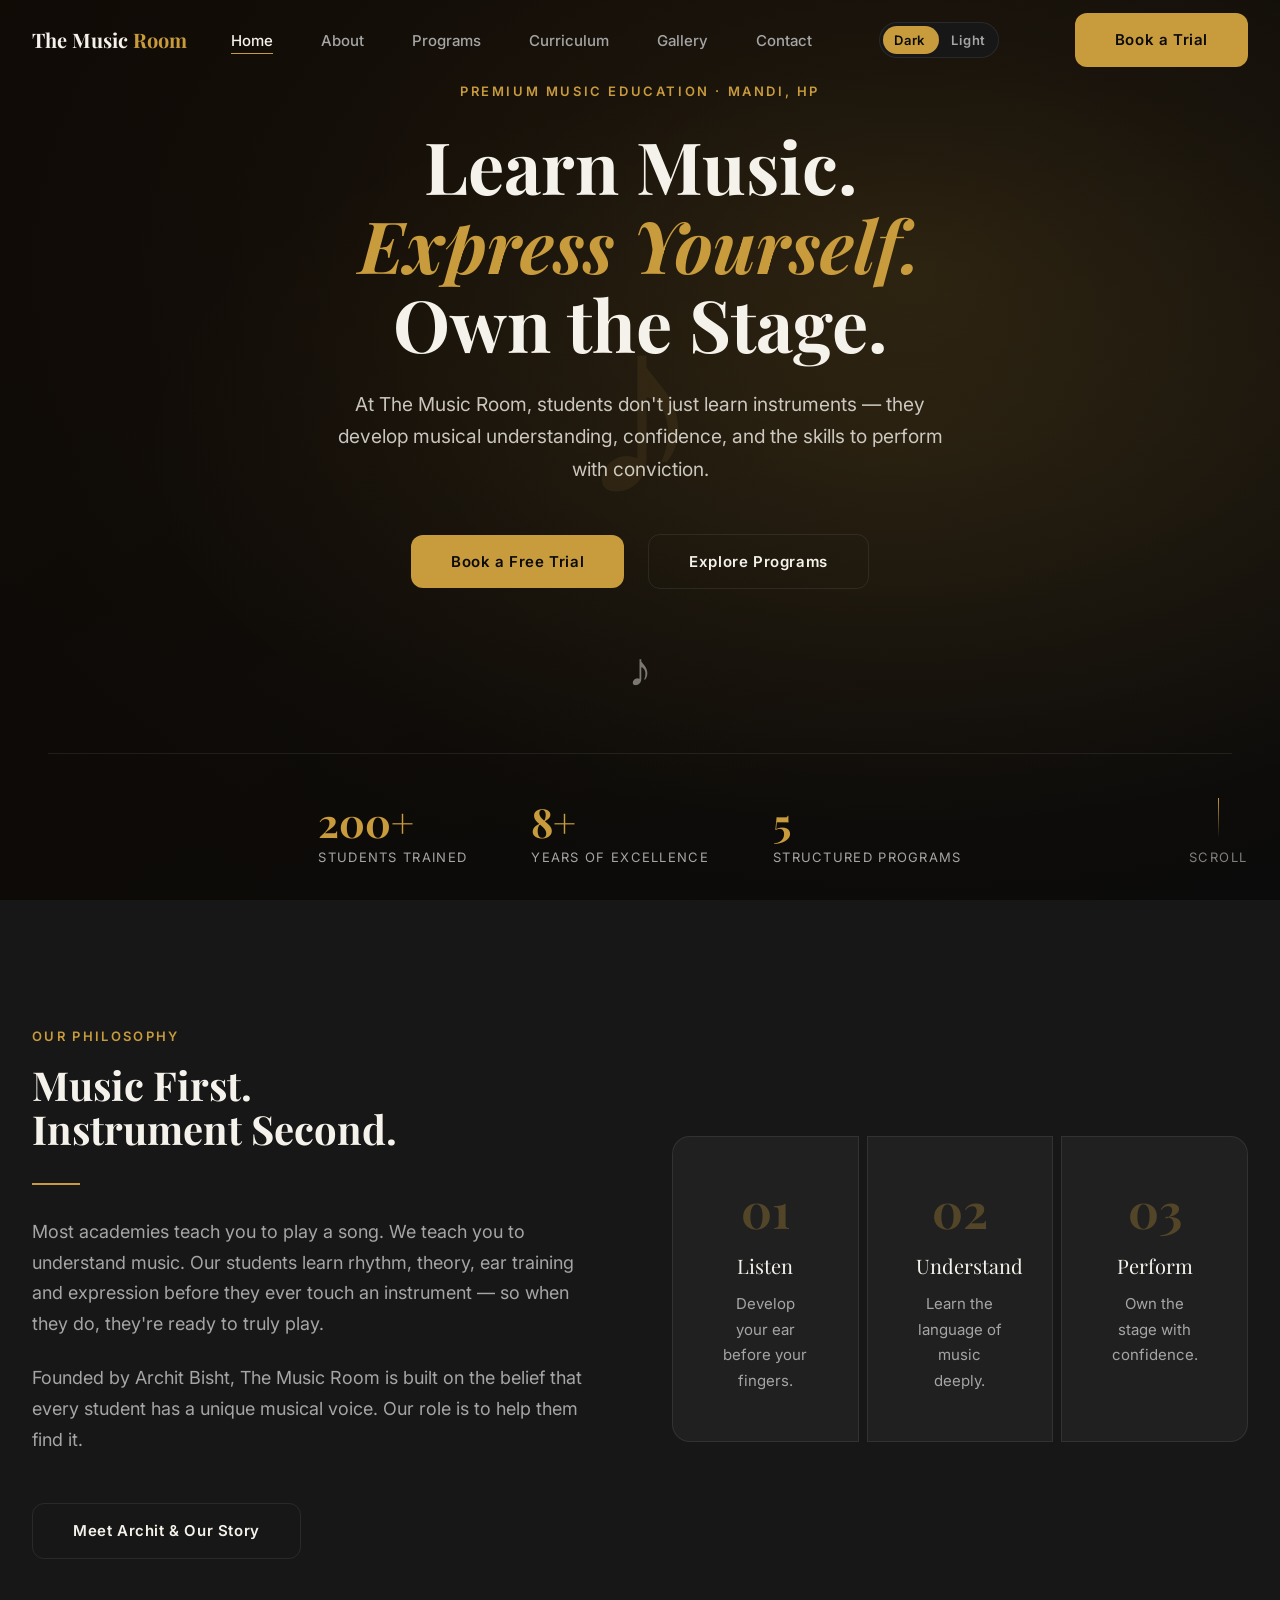
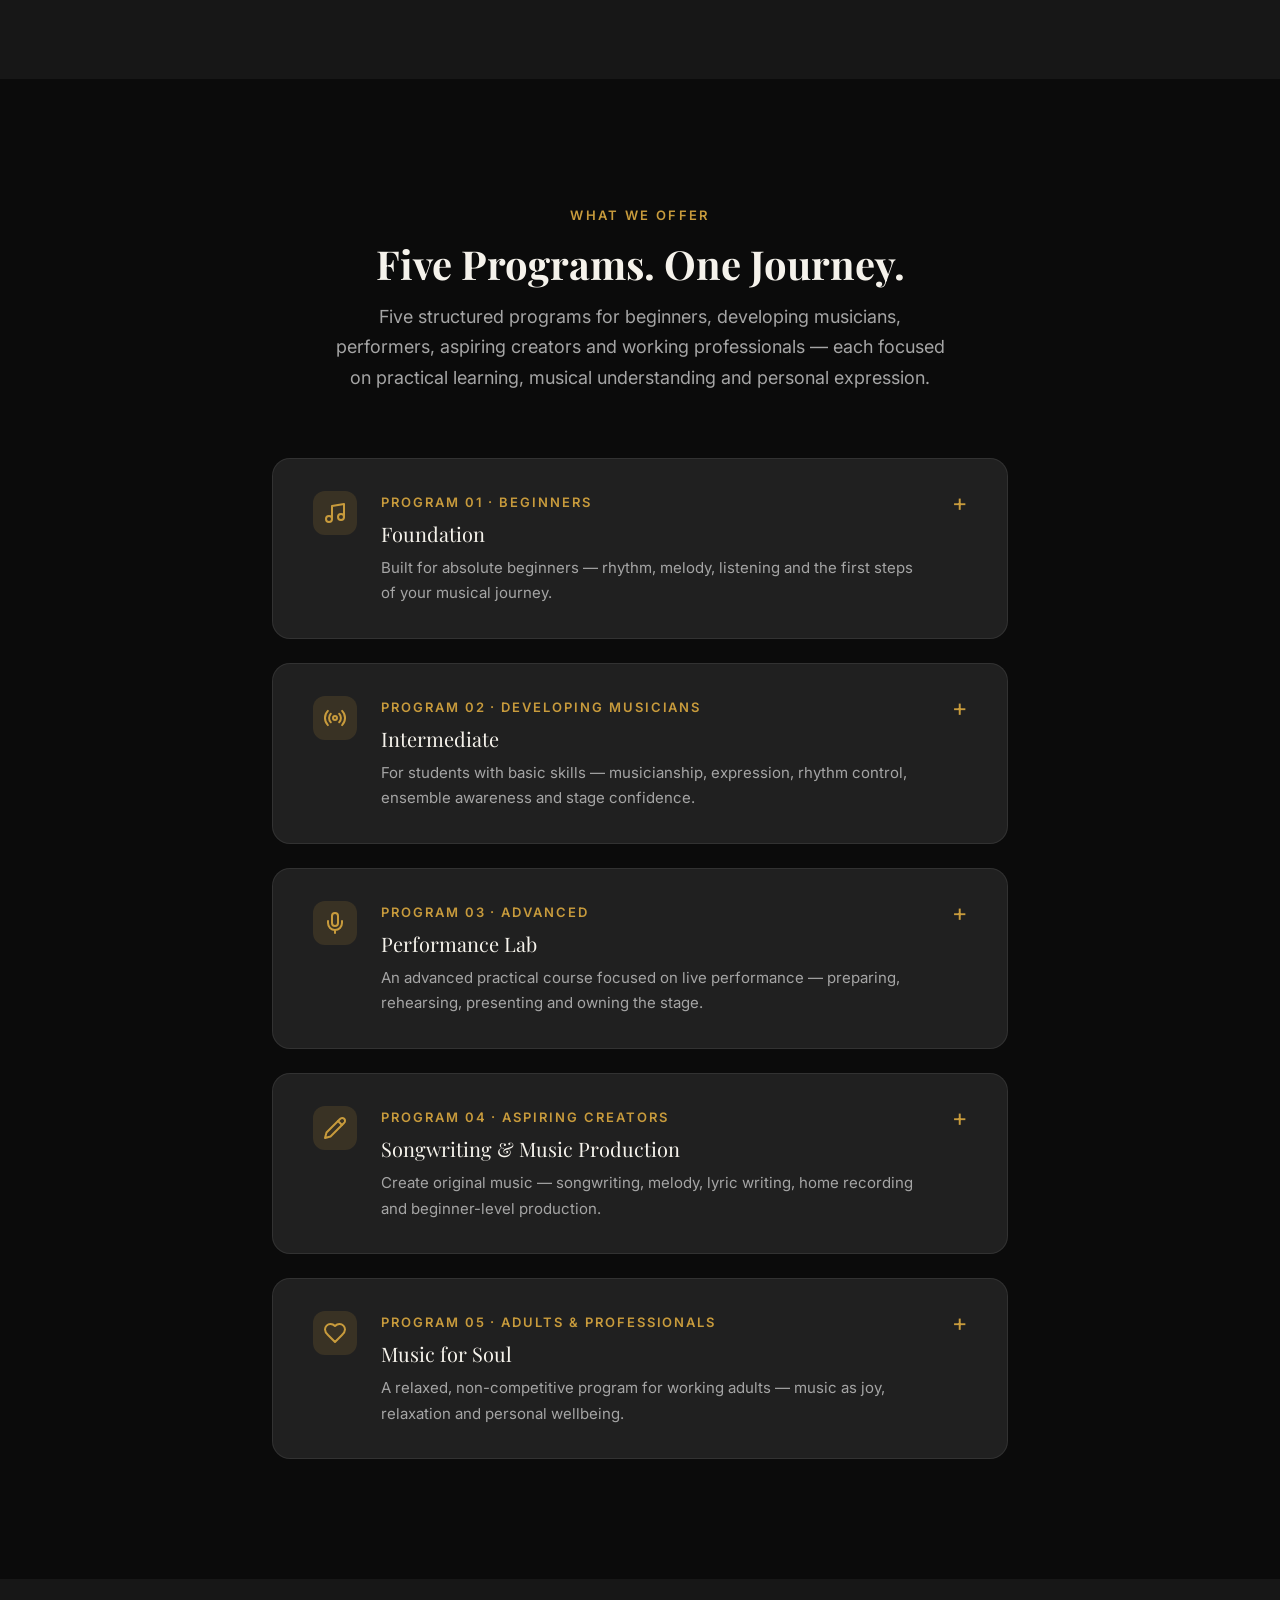
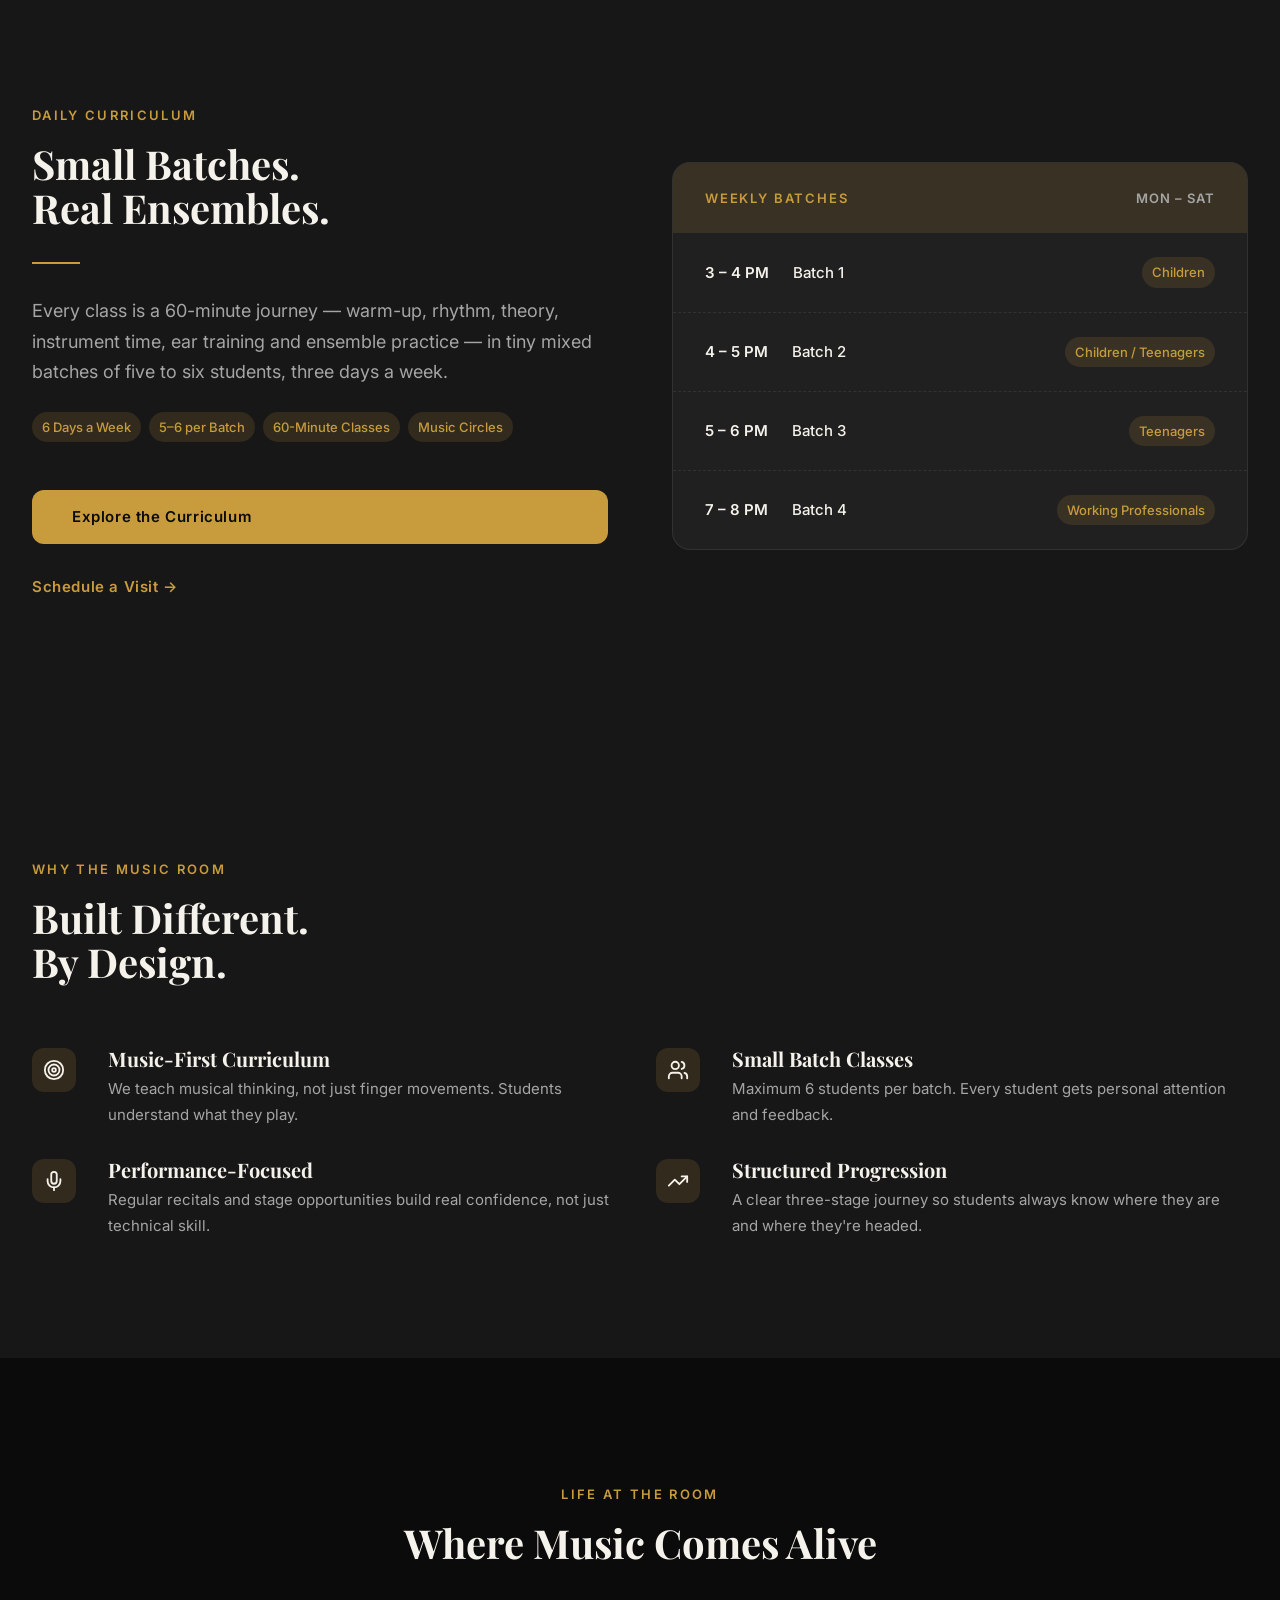
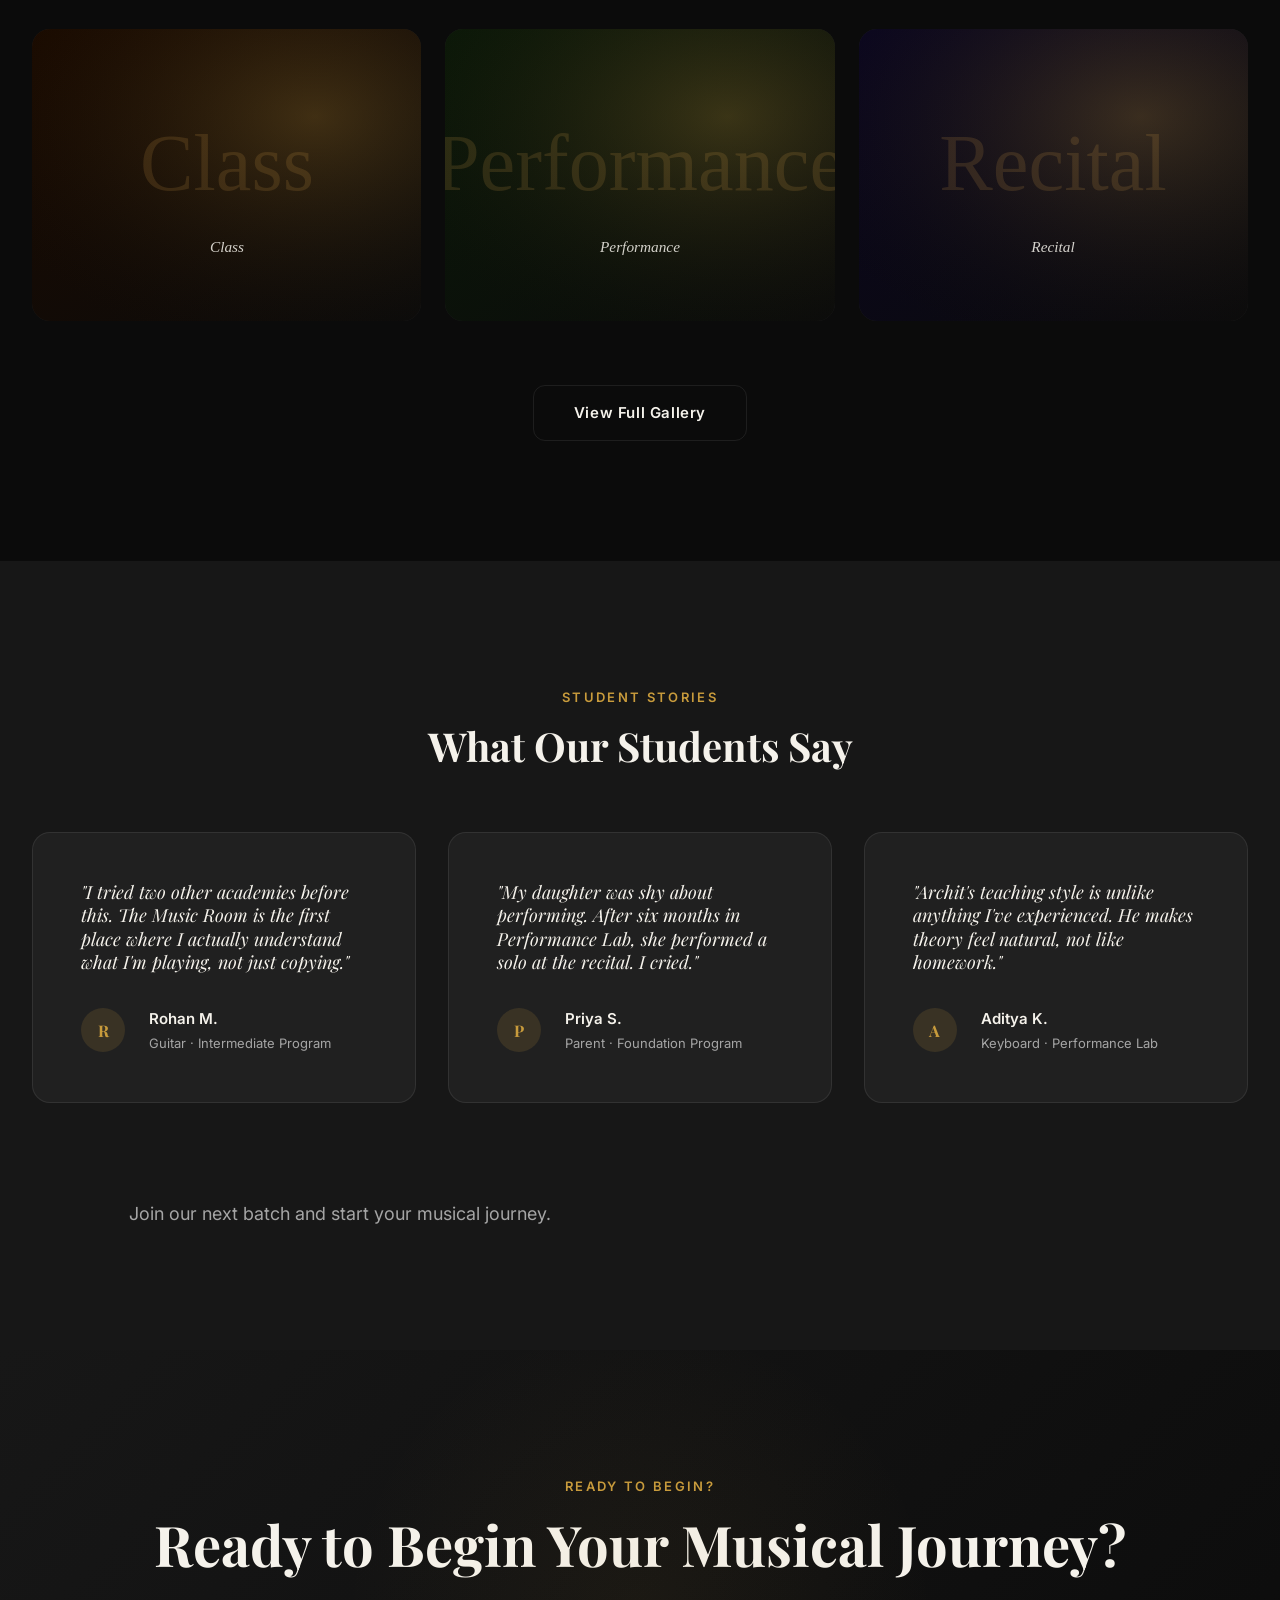
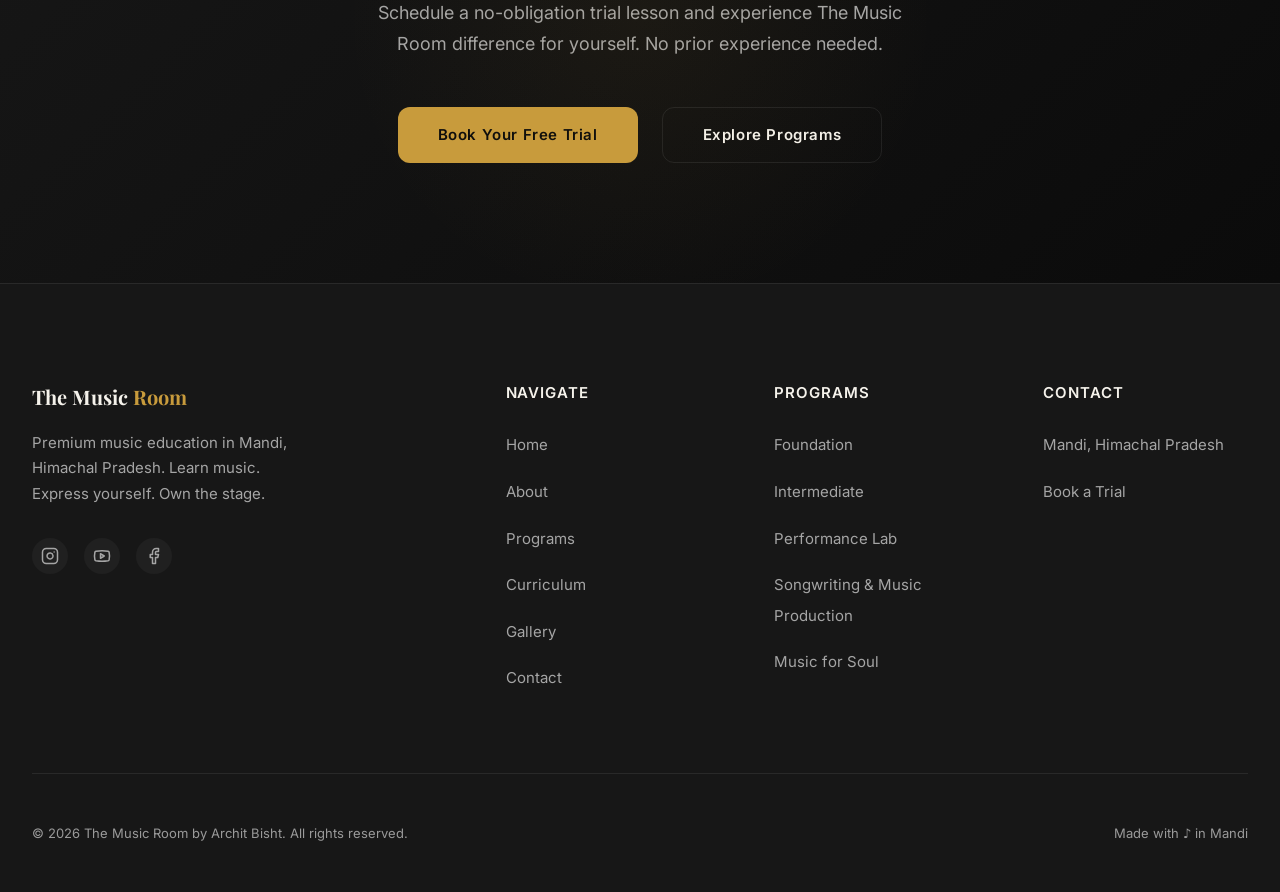
==== commit 5dc34f90: "Rename instances of "The Music Factory" to "The Music Room" across all files, including CSS, HTML, J" ====
--- a/index.html
+++ b/index.html
@@ -4,7 +4,7 @@
   <meta charset="UTF-8" />
   <meta http-equiv="X-UA-Compatible" content="IE=edge" />
   <meta name="viewport" content="width=device-width, initial-scale=1.0" />
-  <title>The Music Factory by Archit | Learn Music. Express Yourself. Own the Stage.</title>
+  <title>The Music Room by Archit | Learn Music. Express Yourself. Own the Stage.</title>
   <meta name="description" content="Premium music academy in Mandi, Himachal Pradesh offering structured music education, performance-focused learning and small batch classes for all ages." />
   <meta name="theme-color" content="#0B0B0B" />
   <script>
@@ -36,7 +36,7 @@
   <link rel="stylesheet" href="css/style.css?v=3" />
   <link rel="canonical" href="https://themusicfactory.in/" />
   <meta property="og:type" content="website" />
-  <meta property="og:title" content="The Music Factory by Archit | Learn Music. Express Yourself. Own the Stage." />
+  <meta property="og:title" content="The Music Room by Archit | Learn Music. Express Yourself. Own the Stage." />
   <meta property="og:description" content="Premium music academy in Mandi, Himachal Pradesh offering structured music education, performance-focused learning and small batch classes for all ages." />
   <meta property="og:image" content="https://themusicfactory.in/assets/images/hero.svg" />
   <meta name="twitter:card" content="summary_large_image" />
@@ -44,7 +44,7 @@
   {
     "@context": "https://schema.org",
     "@type": "LocalBusiness",
-    "name": "The Music Factory by Archit",
+    "name": "The Music Room by Archit",
     "slogan": "Learn Music. Express Yourself. Own the Stage.",
     "description": "Premium music academy in Mandi, Himachal Pradesh offering structured music education and performance-focused learning.",
     "address": { "@type": "PostalAddress", "addressLocality": "Mandi", "addressRegion": "Himachal Pradesh", "addressCountry": "IN" },
@@ -64,8 +64,8 @@
   <header id="site-header">
     <nav class="navbar" role="navigation" aria-label="Main navigation">
       <div class="navbar__inner">
-        <a href="index.html" class="navbar__logo" aria-label="The Music Factory — Home">
-          The Music <span>Factory</span>
+        <a href="index.html" class="navbar__logo" aria-label="The Music Room — Home">
+          The Music <span>Room</span>
         </a>
         <ul class="navbar__nav" role="list">
           <li><a href="index.html" class="navbar__link active" aria-current="page">Home</a></li>
@@ -113,7 +113,7 @@
             Learn Music.<br><em>Express Yourself.</em><br>Own the Stage.
           </h1>
           <p class="hero__subtitle fade-up">
-            At The Music Factory, students don't just learn instruments — they develop musical understanding, confidence, and the skills to perform with conviction.
+            At The Music Room, students don't just learn instruments — they develop musical understanding, confidence, and the skills to perform with conviction.
           </p>
           <div class="hero__actions fade-up">
             <a href="pages/contact.html" class="btn btn--primary">Book a Free Trial</a>
@@ -155,7 +155,7 @@
               Most academies teach you to play a song. We teach you to understand music. Our students learn rhythm, theory, ear training and expression before they ever touch an instrument — so when they do, they're ready to truly play.
             </p>
             <p class="section-header__body mt-3">
-              Founded by Archit Bisht, The Music Factory is built on the belief that every student has a unique musical voice. Our role is to help them find it.
+              Founded by Archit Bisht, The Music Room is built on the belief that every student has a unique musical voice. Our role is to help them find it.
             </p>
             <a href="pages/about.html" class="btn btn--outline mt-6">Meet Archit &amp; Our Story</a>
           </div>
@@ -257,7 +257,7 @@
     <section class="section section--surface" aria-labelledby="why-heading">
       <div class="container">
         <div class="section-header fade-up">
-          <p class="eyebrow">Why The Music Factory</p>
+          <p class="eyebrow">Why The Music Room</p>
           <h2 id="why-heading" class="section-header__title">Built Different.<br>By Design.</h2>
         </div>
         <div class="cards-2 stagger">
@@ -305,7 +305,7 @@
     <section class="section" aria-labelledby="gallery-heading">
       <div class="container">
         <div class="section-header section-header--center fade-up">
-          <p class="eyebrow">Life at The Factory</p>
+          <p class="eyebrow">Life at The Room</p>
           <h2 id="gallery-heading" class="section-header__title">Where Music Comes Alive</h2>
         </div>
         <div class="gallery-grid">
@@ -338,7 +338,7 @@
         <div class="testimonials" data-carousel>
           <div class="testimonials__track">
             <div class="testimonial-card fade-up">
-              <p class="testimonial-card__quote">"I tried two other academies before this. The Music Factory is the first place where I actually understand what I'm playing, not just copying."</p>
+              <p class="testimonial-card__quote">"I tried two other academies before this. The Music Room is the first place where I actually understand what I'm playing, not just copying."</p>
               <div class="testimonial-card__author">
                 <div class="testimonial-card__avatar" aria-hidden="true">R</div>
                 <div>
@@ -385,7 +385,7 @@
         <p class="eyebrow fade-up">Ready to Begin?</p>
         <h2 id="cta-heading" class="cta-section__title fade-up">Ready to Begin Your Musical Journey?</h2>
         <p class="cta-section__body fade-up">
-          Schedule a no-obligation trial lesson and experience The Music Factory difference for yourself. No prior experience needed.
+          Schedule a no-obligation trial lesson and experience The Music Room difference for yourself. No prior experience needed.
         </p>
         <div class="cta-section__actions fade-up">
           <a href="pages/contact.html" class="btn btn--primary">Book Your Free Trial</a>
@@ -401,7 +401,7 @@
     <div class="container">
       <div class="footer__grid">
         <div>
-          <div class="footer__brand-name">The Music <span>Factory</span></div>
+          <div class="footer__brand-name">The Music <span>Room</span></div>
           <p class="footer__tagline">Premium music education in Mandi, Himachal Pradesh. Learn music. Express yourself. Own the stage.</p>
           <div class="footer__social" aria-label="Social media links">
             <a href="#" class="footer__social-link" aria-label="Instagram">
@@ -445,7 +445,7 @@
         </div>
       </div>
       <div class="footer__bottom">
-        <span>© 2026 The Music Factory by Archit Bisht. All rights reserved.</span>
+        <span>© 2026 The Music Room by Archit Bisht. All rights reserved.</span>
         <span>Made with ♪ in Mandi</span>
       </div>
     </div>
--- a/css/style.css
+++ b/css/style.css
@@ -1,5 +1,5 @@
 ﻿/* ============================================================
-   THE MUSIC FACTORY - Bundled stylesheet (no @import)
+   THE MUSIC ROOM - Bundled stylesheet (no @import)
    Single file so the site renders identically in EVERY browser
    (Chrome, Edge, Firefox, Safari) over http(s) AND file://.
    Old @import chains are blocked by Edge tracking prevention and
@@ -10,7 +10,7 @@
 
 /* ===== css/variables.css ===== */
 /* ============================================================
-   THE MUSIC FACTORY — Design Tokens
+   THE MUSIC ROOM — Design Tokens
    Single source of truth for all reusable values.
    Never reference raw hex or magic numbers in components.
    ============================================================ */
@@ -163,7 +163,7 @@
 
 /* ===== css/reset.css ===== */
 /* ============================================================
-   THE MUSIC FACTORY — Reset & Normalize
+   THE MUSIC ROOM — Reset & Normalize
    Removes browser inconsistencies. Sets sensible defaults.
    ============================================================ */
 
@@ -281,7 +281,7 @@
 
 /* ===== css/typography.css ===== */
 /* ============================================================
-   THE MUSIC FACTORY — Typography System
+   THE MUSIC ROOM — Typography System
    Playfair Display (headings) + Inter (body)
    Scale: hero → h1 → h2 → h3 → body → small
    ============================================================ */
@@ -397,7 +397,7 @@
 
 /* ===== css/layout.css ===== */
 /* ============================================================
-   THE MUSIC FACTORY — Layout System
+   THE MUSIC ROOM — Layout System
    Container, 12-col grid, section spacing, page structure
    ============================================================ */
 
@@ -564,7 +564,7 @@
 
 /* ===== css/components.css ===== */
 /* ============================================================
-   THE MUSIC FACTORY — Components
+   THE MUSIC ROOM — Components
    Order: Buttons → Navbar → Hero → Cards → Sections → Footer → Forms
    ============================================================ */
 
@@ -2077,7 +2077,7 @@
 
 /* ===== css/animations.css ===== */
 /* ============================================================
-   THE MUSIC FACTORY — Animations & Transitions
+   THE MUSIC ROOM — Animations & Transitions
    Philosophy: motion supports content, never distracts.
    All animations respect prefers-reduced-motion (set in reset.css).
    ============================================================ */
@@ -2233,7 +2233,7 @@
 
 /* ===== css/utilities.css ===== */
 /* ============================================================
-   THE MUSIC FACTORY — Utility Classes
+   THE MUSIC ROOM — Utility Classes
    Lightweight helpers. Never replace semantic components.
    ============================================================ */
 
@@ -2360,7 +2360,7 @@
 
 /* ===== css/responsive.css ===== */
 /* ============================================================
-   THE MUSIC FACTORY — Responsive Overrides
+   THE MUSIC ROOM — Responsive Overrides
    Breakpoints: 1024px (tablet) → 768px → 480px (mobile)
    ============================================================ */
 
@@ -2510,7 +2510,7 @@
 
 /* ===== css/compat.css ===== */
 /* ============================================================
-   THE MUSIC FACTORY — Cross-browser compatibility layer
+   THE MUSIC ROOM — Cross-browser compatibility layer
    Loaded LAST so its fallbacks win only where the browser
    lacks support for modern CSS (old Edge, IE11, old Safari).
 
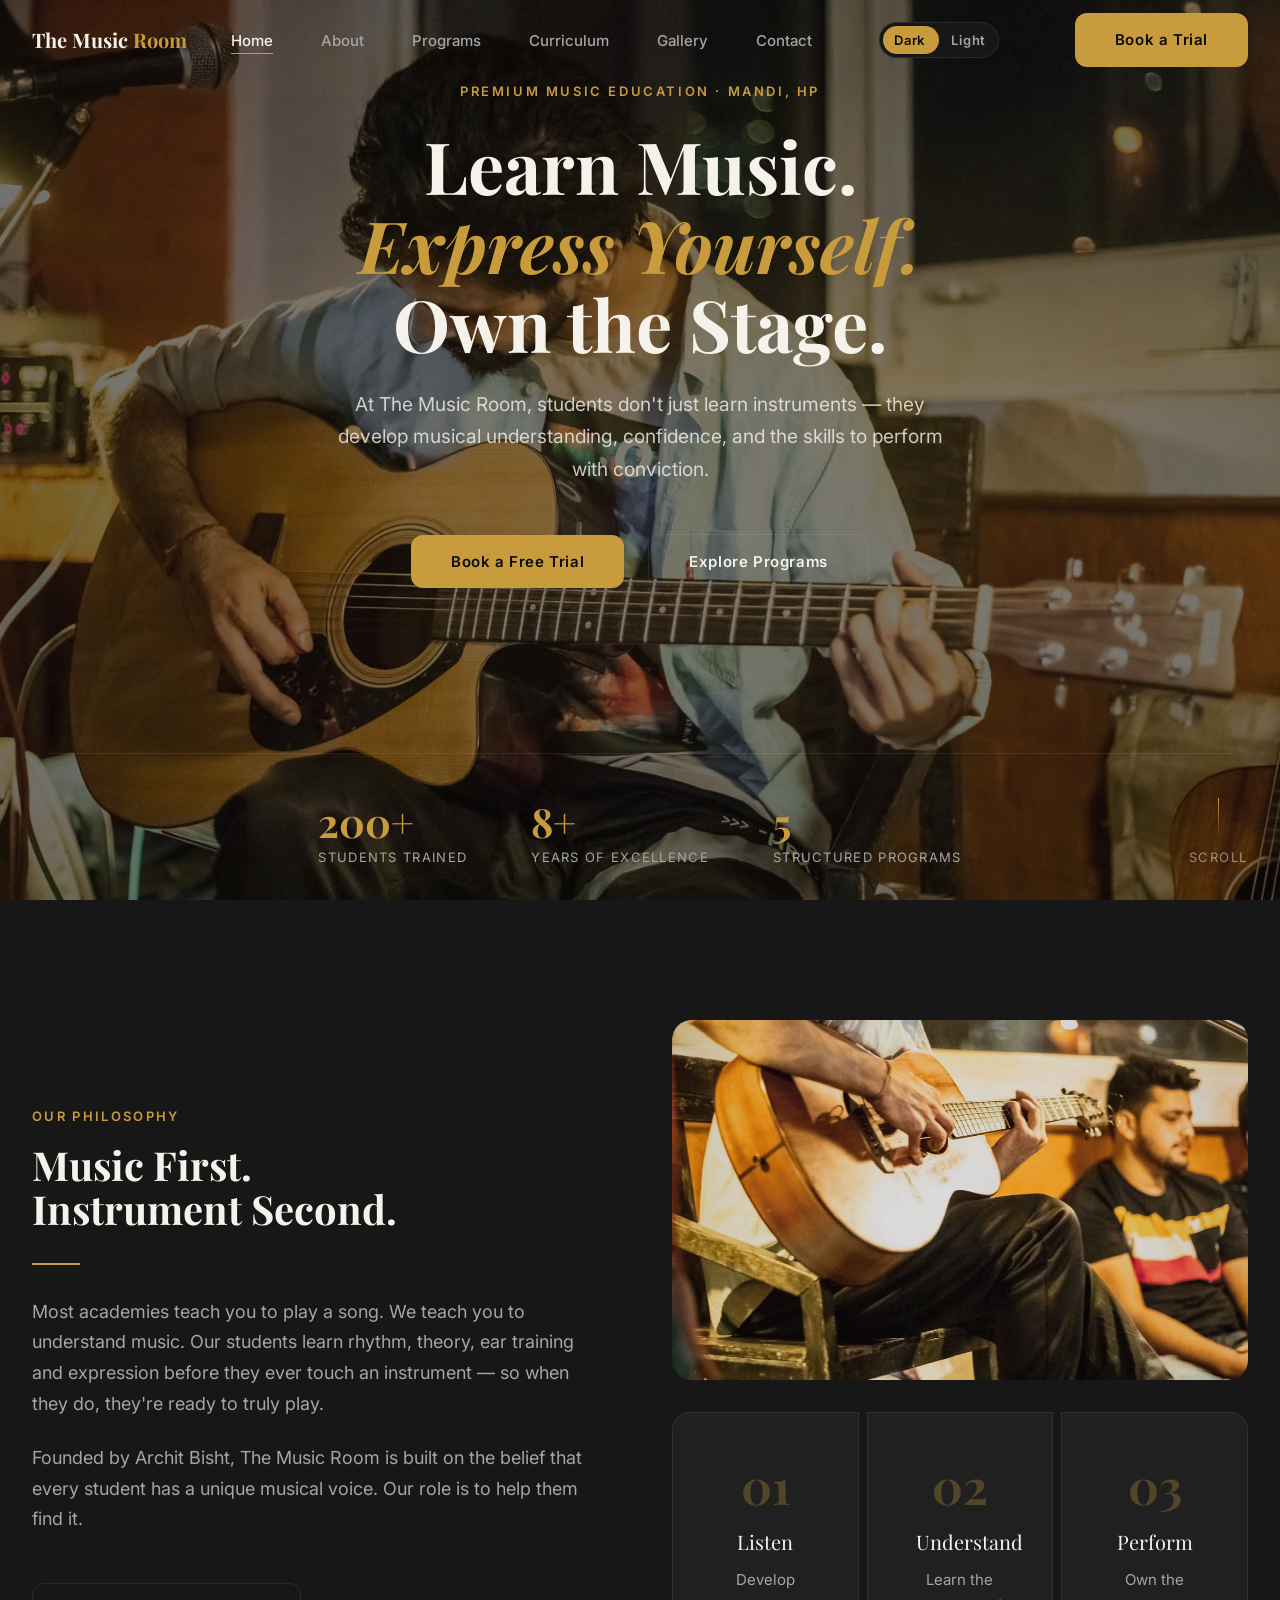
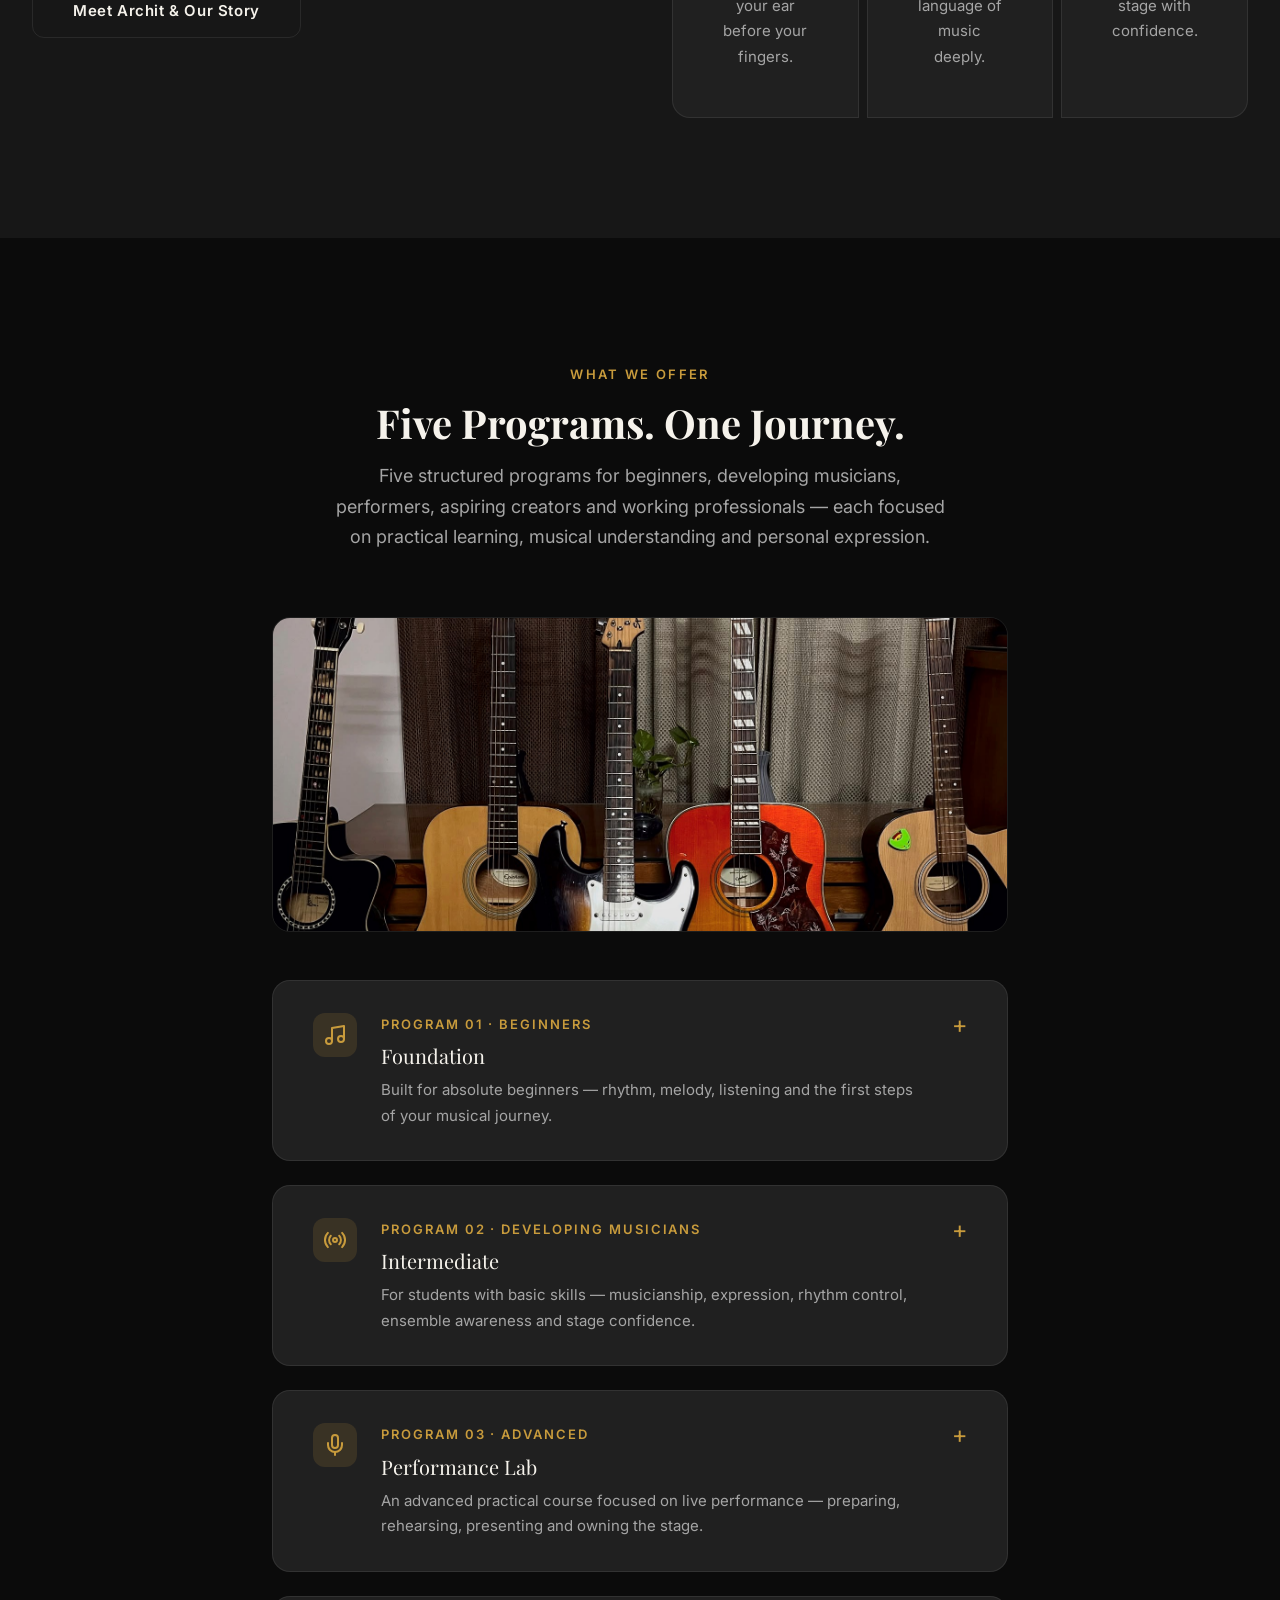
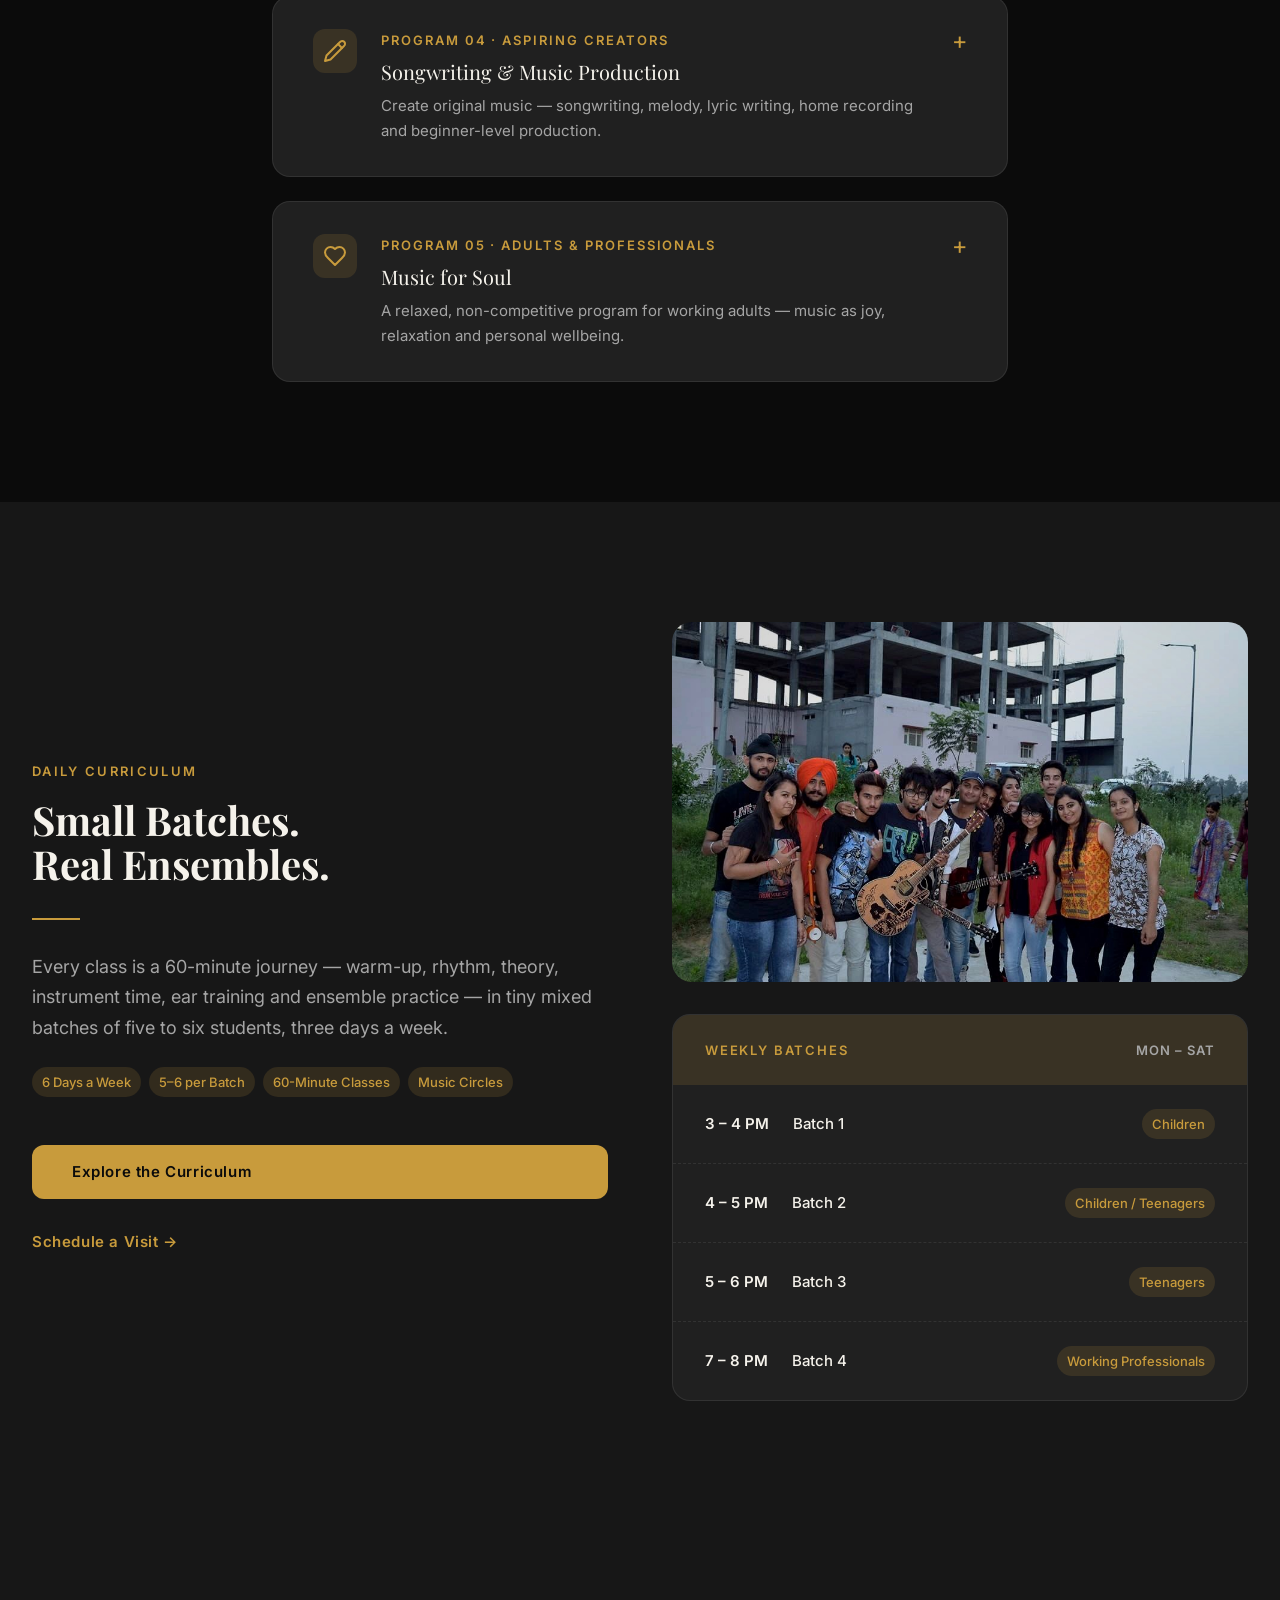
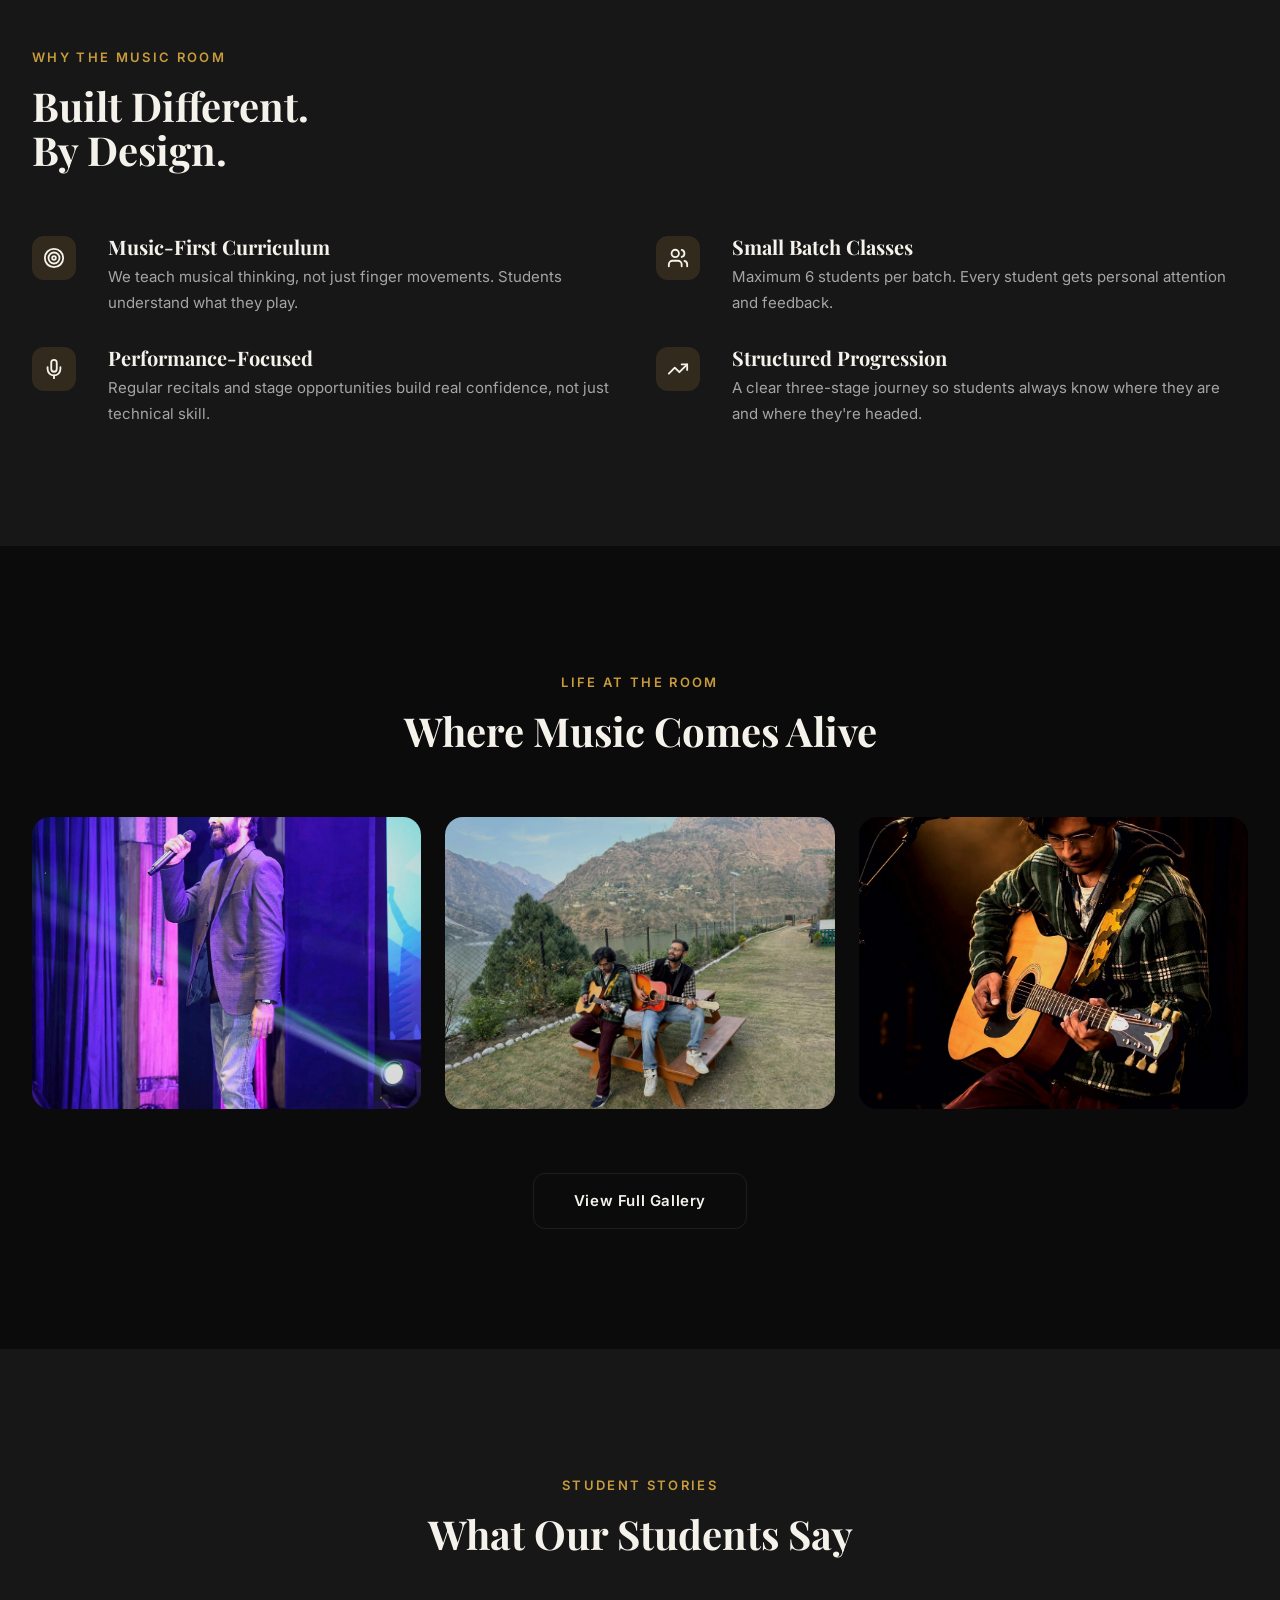
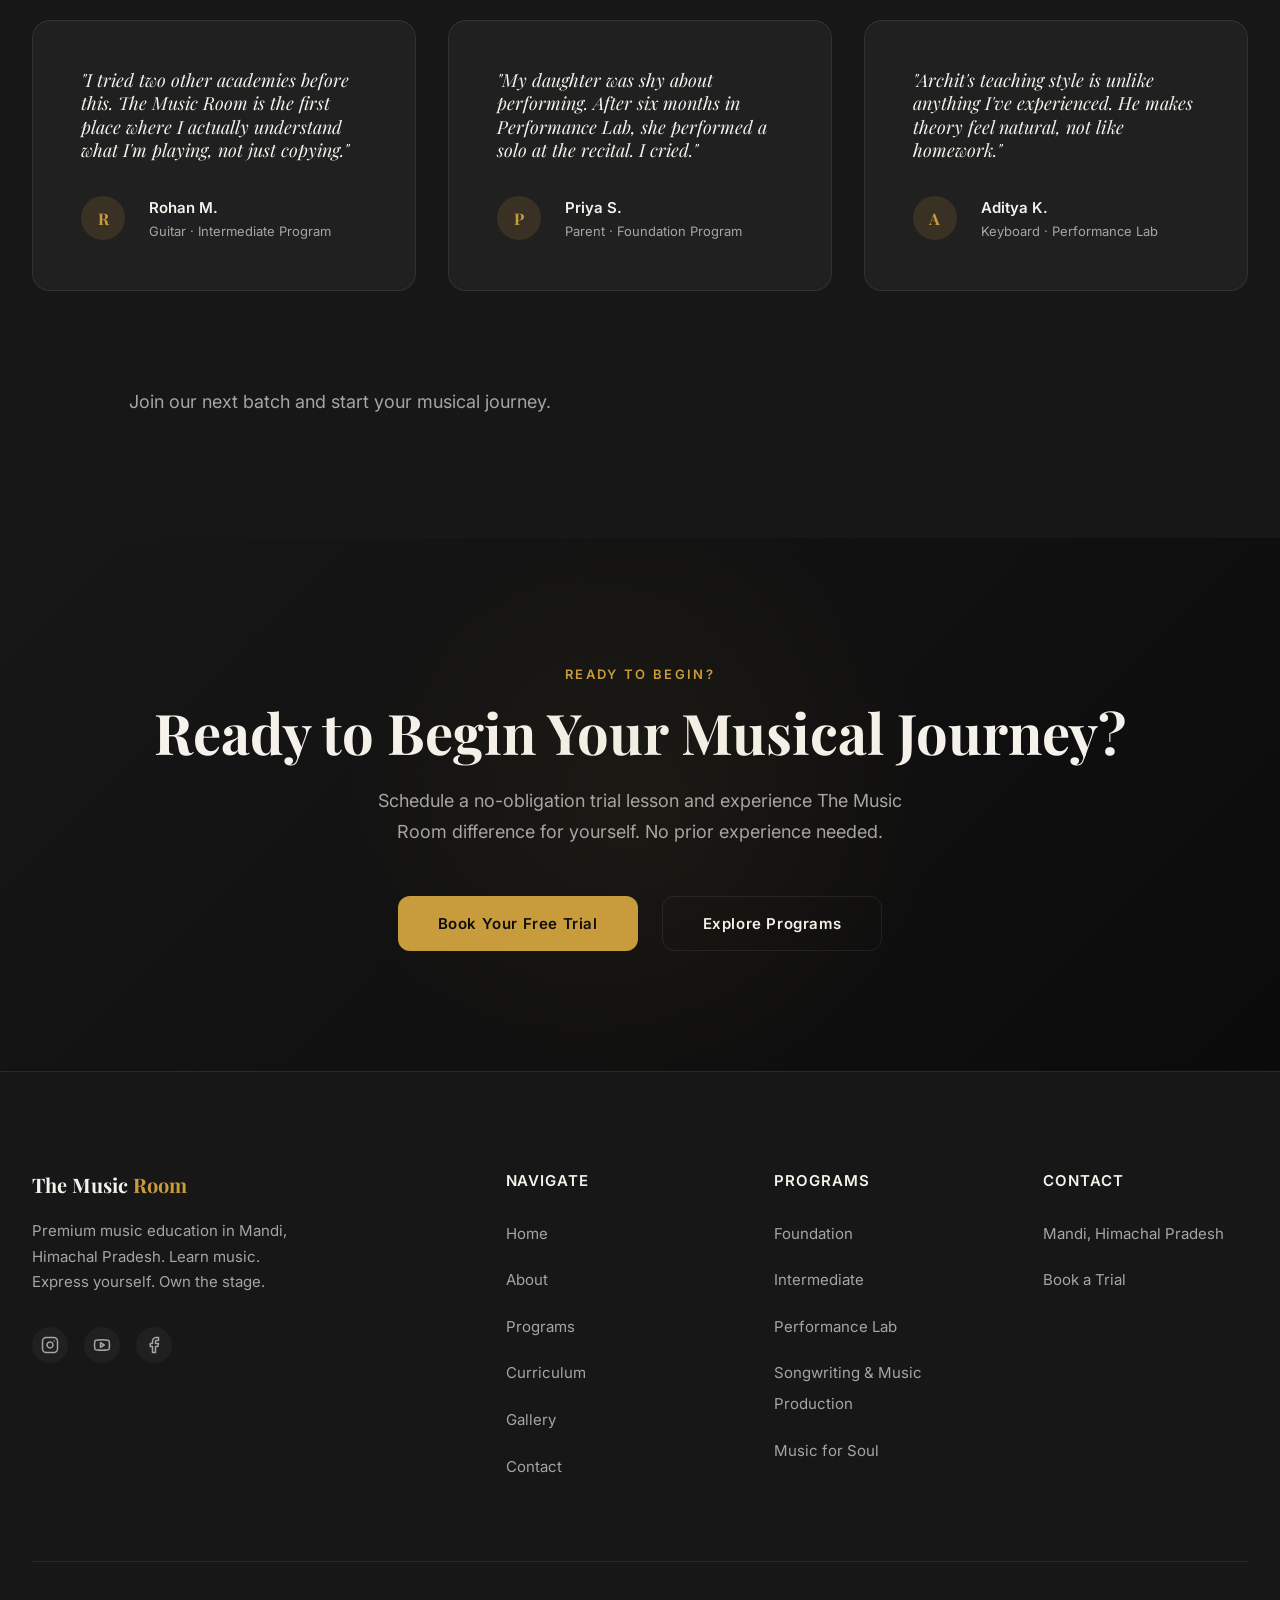
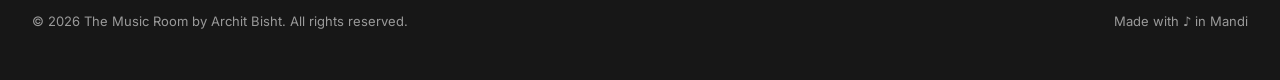
==== commit 1503bde4: "Add photo manifest for Music Room curated images - Introduced a new JSON file to manage photo assets" ====
--- a/index.html
+++ b/index.html
@@ -15,7 +15,7 @@
     })();
   </script>
   <link rel="icon" type="image/svg+xml" href="assets/favicon.svg" />
-  <link rel="preload" href="assets/images/hero.svg" as="image" />
+  <link rel="preload" href="assets/images/photos/MusicRoom_Curated_Retouched/dark/home_hero_guitar.jpg" as="image" />
   <link rel="preconnect" href="https://fonts.googleapis.com" />
   <link rel="preconnect" href="https://fonts.gstatic.com" crossorigin />
   <!-- Google Fonts: optional enhancement. Non-blocking so the site renders instantly offline (falls back to Georgia / system fonts). -->
@@ -33,12 +33,12 @@
     })();
   </script>
   <noscript><link rel="stylesheet" href="https://fonts.googleapis.com/css2?family=Playfair+Display:ital,wght@0,400;0,600;0,700;1,400;1,600&family=Inter:wght@300;400;500;600&display=swap" /></noscript>
-  <link rel="stylesheet" href="css/style.css?v=3" />
+  <link rel="stylesheet" href="css/style.css?v=5" />
   <link rel="canonical" href="https://themusicfactory.in/" />
   <meta property="og:type" content="website" />
   <meta property="og:title" content="The Music Room by Archit | Learn Music. Express Yourself. Own the Stage." />
   <meta property="og:description" content="Premium music academy in Mandi, Himachal Pradesh offering structured music education, performance-focused learning and small batch classes for all ages." />
-  <meta property="og:image" content="https://themusicfactory.in/assets/images/hero.svg" />
+  <meta property="og:image" content="https://themusicfactory.in/assets/images/photos/MusicRoom_Curated_Retouched/dark/home_hero_guitar.jpg" />
   <meta name="twitter:card" content="summary_large_image" />
   <script type="application/ld+json">
   {
@@ -52,7 +52,7 @@
     "telephone": "+91 00000 00000",
     "openingHours": "Mo-Sa 10:00-19:00",
     "url": "https://themusicfactory.in",
-    "image": "https://themusicfactory.in/assets/images/hero.svg"
+    "image": "https://themusicfactory.in/assets/images/photos/MusicRoom_Curated_Retouched/dark/home_hero_guitar.jpg"
   }
   </script>
 </head>
@@ -104,7 +104,7 @@
     <!-- ===== HERO ===== -->
     <section class="hero" aria-label="Hero">
       <div class="hero__bg">
-        <img src="assets/images/hero.svg" alt="" aria-hidden="true" fetchpriority="high" />
+        <img src="assets/images/photos/MusicRoom_Curated_Retouched/dark/home_hero_guitar.jpg" data-light-src="assets/images/photos/MusicRoom_Curated_Retouched/light/home_hero_guitar.jpg" data-dark-src="assets/images/photos/MusicRoom_Curated_Retouched/dark/home_hero_guitar.jpg" alt="Musician playing acoustic guitar" fetchpriority="high" />
       </div>
       <div class="hero__content">
         <div class="hero__text">
@@ -160,6 +160,7 @@
             <a href="pages/about.html" class="btn btn--outline mt-6">Meet Archit &amp; Our Story</a>
           </div>
           <div class="split__image fade-right">
+            <img class="img-fill split-photo" src="assets/images/photos/MusicRoom_Curated_Retouched/dark/home_philosophy_music_with_guitar.jpg" data-light-src="assets/images/photos/MusicRoom_Curated_Retouched/light/home_philosophy_music_with_guitar.jpg" data-dark-src="assets/images/photos/MusicRoom_Curated_Retouched/dark/home_philosophy_music_with_guitar.jpg" alt="Musician with guitar in a studio" loading="lazy" />
             <div class="philosophy-strip">
               <div class="philosophy-strip__item">
                 <div class="philosophy-strip__number">01</div>
@@ -192,6 +193,9 @@
             Five structured programs for beginners, developing musicians, performers, aspiring creators and working professionals — each focused on practical learning, musical understanding and personal expression.
           </p>
         </div>
+        <figure class="programs-photo fade-up">
+          <img src="assets/images/photos/MusicRoom_Curated_Retouched/dark/home_programs_instruments.jpg" data-light-src="assets/images/photos/MusicRoom_Curated_Retouched/light/home_programs_instruments.jpg" data-dark-src="assets/images/photos/MusicRoom_Curated_Retouched/dark/home_programs_instruments.jpg" alt="Musical instruments in the studio" loading="lazy" />
+        </figure>
         <div class="course-list stagger" data-course-cards></div>
         <noscript>
           <p class="section-header__body">Our five programs: Foundation, Intermediate, Performance Lab, Songwriting &amp; Music Production, and Music for Soul. Enable JavaScript to explore each course in detail.</p>
@@ -222,6 +226,7 @@
             </div>
           </div>
           <div class="split__image fade-right">
+            <img class="img-fill split-photo" src="assets/images/photos/MusicRoom_Curated_Retouched/dark/home_ensemble_group.jpg" data-light-src="assets/images/photos/MusicRoom_Curated_Retouched/light/home_ensemble_group.jpg" data-dark-src="assets/images/photos/MusicRoom_Curated_Retouched/dark/home_ensemble_group.jpg" alt="Music ensemble performing together" loading="lazy" />
             <div class="schedule-preview">
               <div class="schedule-preview__title">
                 <span>Weekly Batches</span>
@@ -309,17 +314,17 @@
           <h2 id="gallery-heading" class="section-header__title">Where Music Comes Alive</h2>
         </div>
         <div class="gallery-grid">
-          <div class="gallery-item fade-up" data-src="assets/images/gallery-1.svg" data-caption="Foundation class in session" role="button" tabindex="0" aria-label="View: Foundation class in session">
-            <img src="assets/images/gallery-1.svg" alt="Students during a foundation class at the academy studio" loading="lazy" />
-            <div class="gallery-item__overlay"><span class="gallery-item__caption">Foundation Class</span></div>
-          </div>
-          <div class="gallery-item fade-up" data-src="assets/images/gallery-2.svg" data-caption="Performance Lab rehearsal" role="button" tabindex="0" aria-label="View: Performance Lab rehearsal">
-            <img src="assets/images/gallery-2.svg" alt="Students rehearsing an ensemble piece in the Performance Lab" loading="lazy" />
-            <div class="gallery-item__overlay"><span class="gallery-item__caption">Performance Lab</span></div>
-          </div>
-          <div class="gallery-item fade-up" data-src="assets/images/gallery-3.svg" data-caption="Annual recital" role="button" tabindex="0" aria-label="View: Annual recital">
-            <img src="assets/images/gallery-3.svg" alt="A student performing on stage at the annual recital" loading="lazy" />
+          <div class="gallery-item fade-up" data-src="assets/images/photos/MusicRoom_Curated_Retouched/dark/gallery_live_performance_vocal_01.jpg" data-light-src="assets/images/photos/MusicRoom_Curated_Retouched/light/gallery_live_performance_vocal_01.jpg" data-dark-src="assets/images/photos/MusicRoom_Curated_Retouched/dark/gallery_live_performance_vocal_01.jpg" data-caption="Annual recital performance" role="button" tabindex="0" aria-label="View: Annual recital performance">
+            <img src="assets/images/photos/MusicRoom_Curated_Retouched/dark/gallery_live_performance_vocal_01.jpg" data-light-src="assets/images/photos/MusicRoom_Curated_Retouched/light/gallery_live_performance_vocal_01.jpg" data-dark-src="assets/images/photos/MusicRoom_Curated_Retouched/dark/gallery_live_performance_vocal_01.jpg" alt="Singer performing on stage at the annual recital" loading="lazy" />
             <div class="gallery-item__overlay"><span class="gallery-item__caption">Annual Recital</span></div>
+          </div>
+          <div class="gallery-item fade-up" data-src="assets/images/photos/MusicRoom_Curated_Retouched/dark/gallery_ensemble_lake.jpg" data-light-src="assets/images/photos/MusicRoom_Curated_Retouched/light/gallery_ensemble_lake.jpg" data-dark-src="assets/images/photos/MusicRoom_Curated_Retouched/dark/gallery_ensemble_lake.jpg" data-caption="Music Circle ensemble by the lake" role="button" tabindex="0" aria-label="View: Music Circle ensemble">
+            <img src="assets/images/photos/MusicRoom_Curated_Retouched/dark/gallery_ensemble_lake.jpg" data-light-src="assets/images/photos/MusicRoom_Curated_Retouched/light/gallery_ensemble_lake.jpg" data-dark-src="assets/images/photos/MusicRoom_Curated_Retouched/dark/gallery_ensemble_lake.jpg" alt="Music ensemble performing outdoors by a lake" loading="lazy" />
+            <div class="gallery-item__overlay"><span class="gallery-item__caption">Music Circle</span></div>
+          </div>
+          <div class="gallery-item fade-up" data-src="assets/images/photos/MusicRoom_Curated_Retouched/dark/gallery_practice_acoustic_portrait.jpg" data-light-src="assets/images/photos/MusicRoom_Curated_Retouched/light/gallery_practice_acoustic_portrait.jpg" data-dark-src="assets/images/photos/MusicRoom_Curated_Retouched/dark/gallery_practice_acoustic_portrait.jpg" data-caption="Focused acoustic practice session" role="button" tabindex="0" aria-label="View: Practice session">
+            <img src="assets/images/photos/MusicRoom_Curated_Retouched/dark/gallery_practice_acoustic_portrait.jpg" data-light-src="assets/images/photos/MusicRoom_Curated_Retouched/light/gallery_practice_acoustic_portrait.jpg" data-dark-src="assets/images/photos/MusicRoom_Curated_Retouched/dark/gallery_practice_acoustic_portrait.jpg" alt="Student practising acoustic guitar" loading="lazy" />
+            <div class="gallery-item__overlay"><span class="gallery-item__caption">Practice Session</span></div>
           </div>
         </div>
         <div class="text-center mt-8">
@@ -464,7 +469,7 @@
   <button class="back-to-top" aria-label="Back to top">↑</button>
 
   <!-- Classic script (NOT type="module") so the site works via file:// double-click with zero installs. See js/site.js. -->
-  <script src="js/site.js?v=2" defer></script>
+  <script src="js/site.js?v=3" defer></script>
 
 </body>
 </html>
--- a/css/style.css
+++ b/css/style.css
@@ -821,15 +821,7 @@
   opacity: 0.55;
 }
 
-[data-theme="light"] .hero__bg::before {
-  content: '';
-  position: absolute;
-  inset: 0;
-  background-image: url('../assets/images/hero-light.svg');
-  background-size: cover;
-  background-position: center;
-}
-[data-theme="light"] .hero__bg img { opacity: 0; }
+[data-theme="light"] .hero__bg img { opacity: 0.55; }
 
 .hero__bg::after {
   content: '';
@@ -1870,6 +1862,33 @@
 }
 
 .schedule-preview__row .tag { margin-left: auto; width: max-content; }
+
+/* --- Curated photography slots (MusicRoom photo package) --- */
+.split-photo {
+  aspect-ratio: 16 / 10;
+  margin-bottom: var(--space-4);
+}
+
+.programs-photo {
+  max-width: 46rem;
+  margin: 0 auto var(--space-6);
+}
+
+.programs-photo img {
+  width: 100%;
+  aspect-ratio: 21 / 9;
+  object-fit: cover;
+  object-position: center;
+  border-radius: var(--radius-lg);
+  border: 1px solid var(--color-border);
+}
+
+/* About story/founder portraits: cap height so the photo matches its text column */
+.about-story-photo {
+  height: auto;
+  aspect-ratio: 4 / 3;
+  max-height: 380px;
+}
 
 /* --- Data tables (schedule & instrument mapping) --- */
 .table-wrap {
@@ -2453,6 +2472,12 @@
   .hero__text { max-width: 100%; }
   .program-card { padding: var(--space-4); }
   .testimonial-card { padding: var(--space-4); }
+}
+
+/* ---- Curated photos: keep natural crops on small screens ---- */
+@media (max-width: 768px) {
+  .programs-photo img { aspect-ratio: 16 / 10; }
+  .split-photo { aspect-ratio: 4 / 3; }
 }
 
 /* ---- Tables below desktop: stacked cards, never side-scroll ---- */
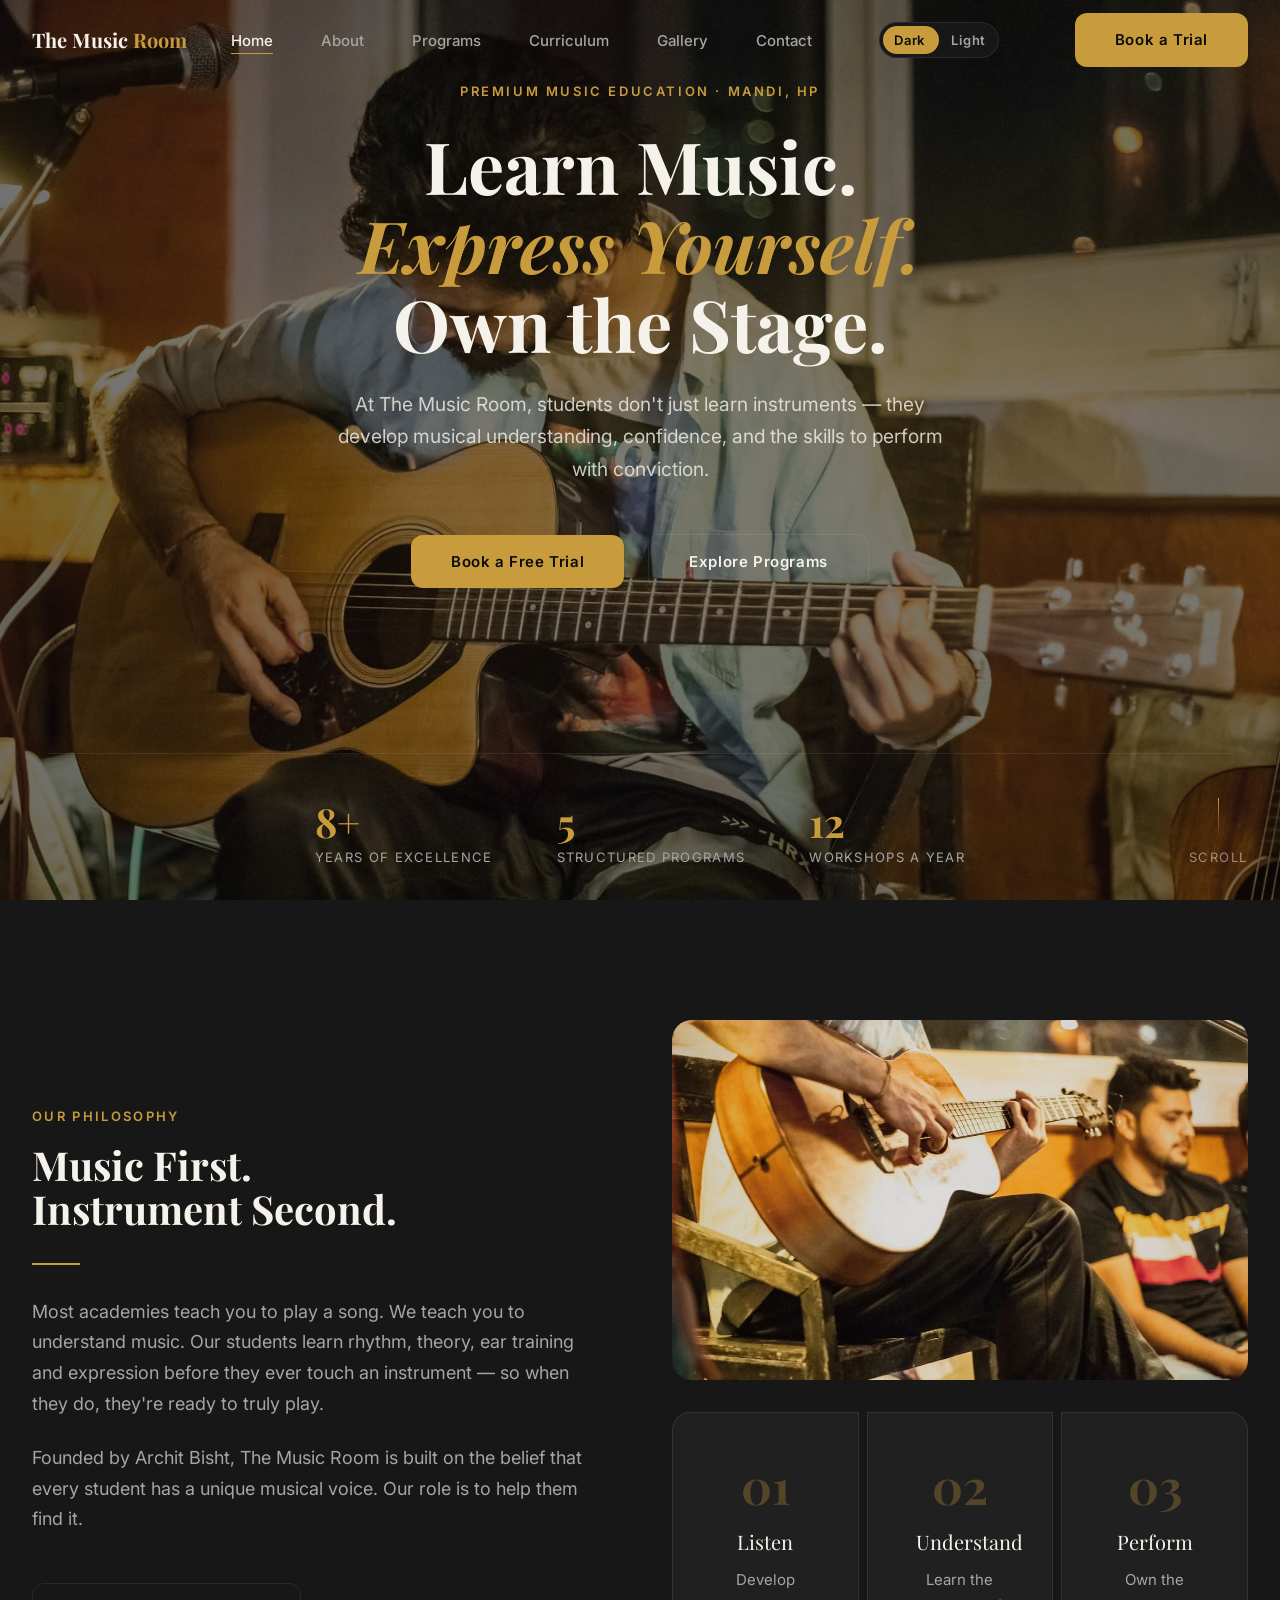
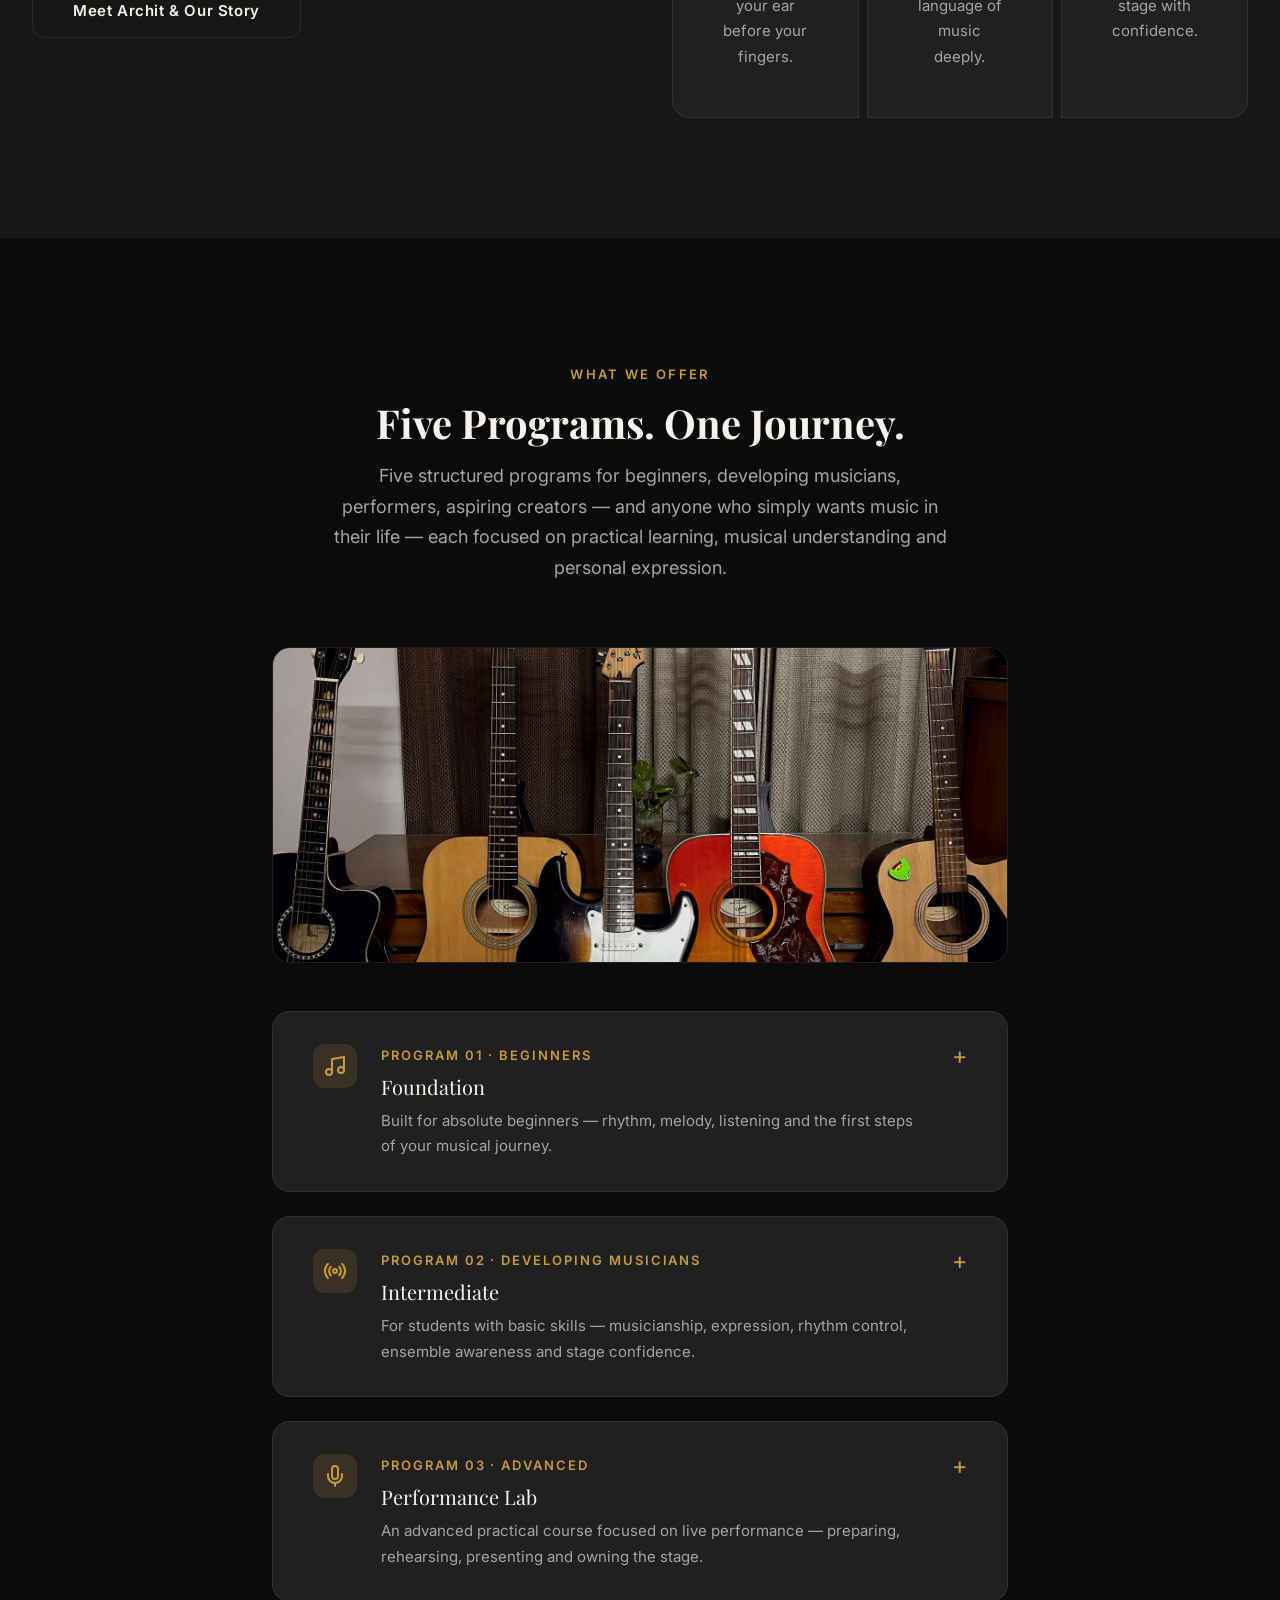
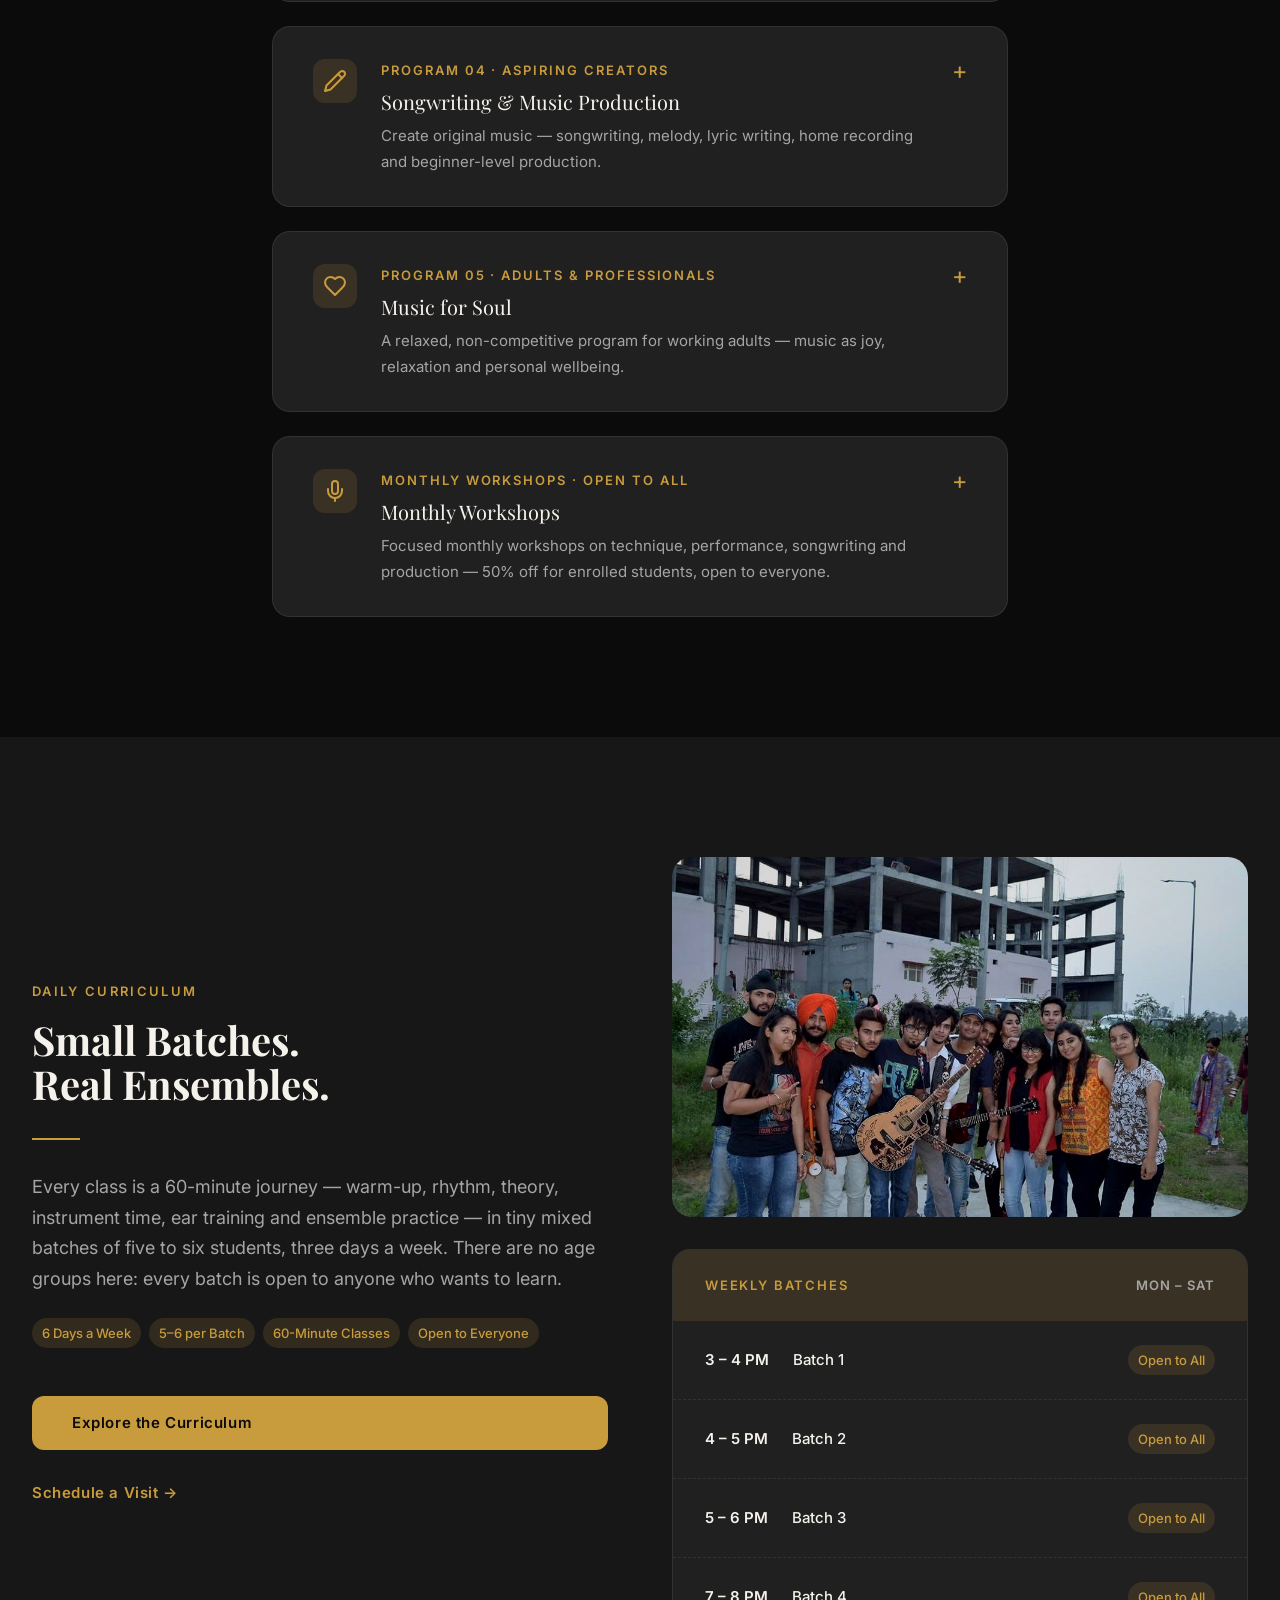
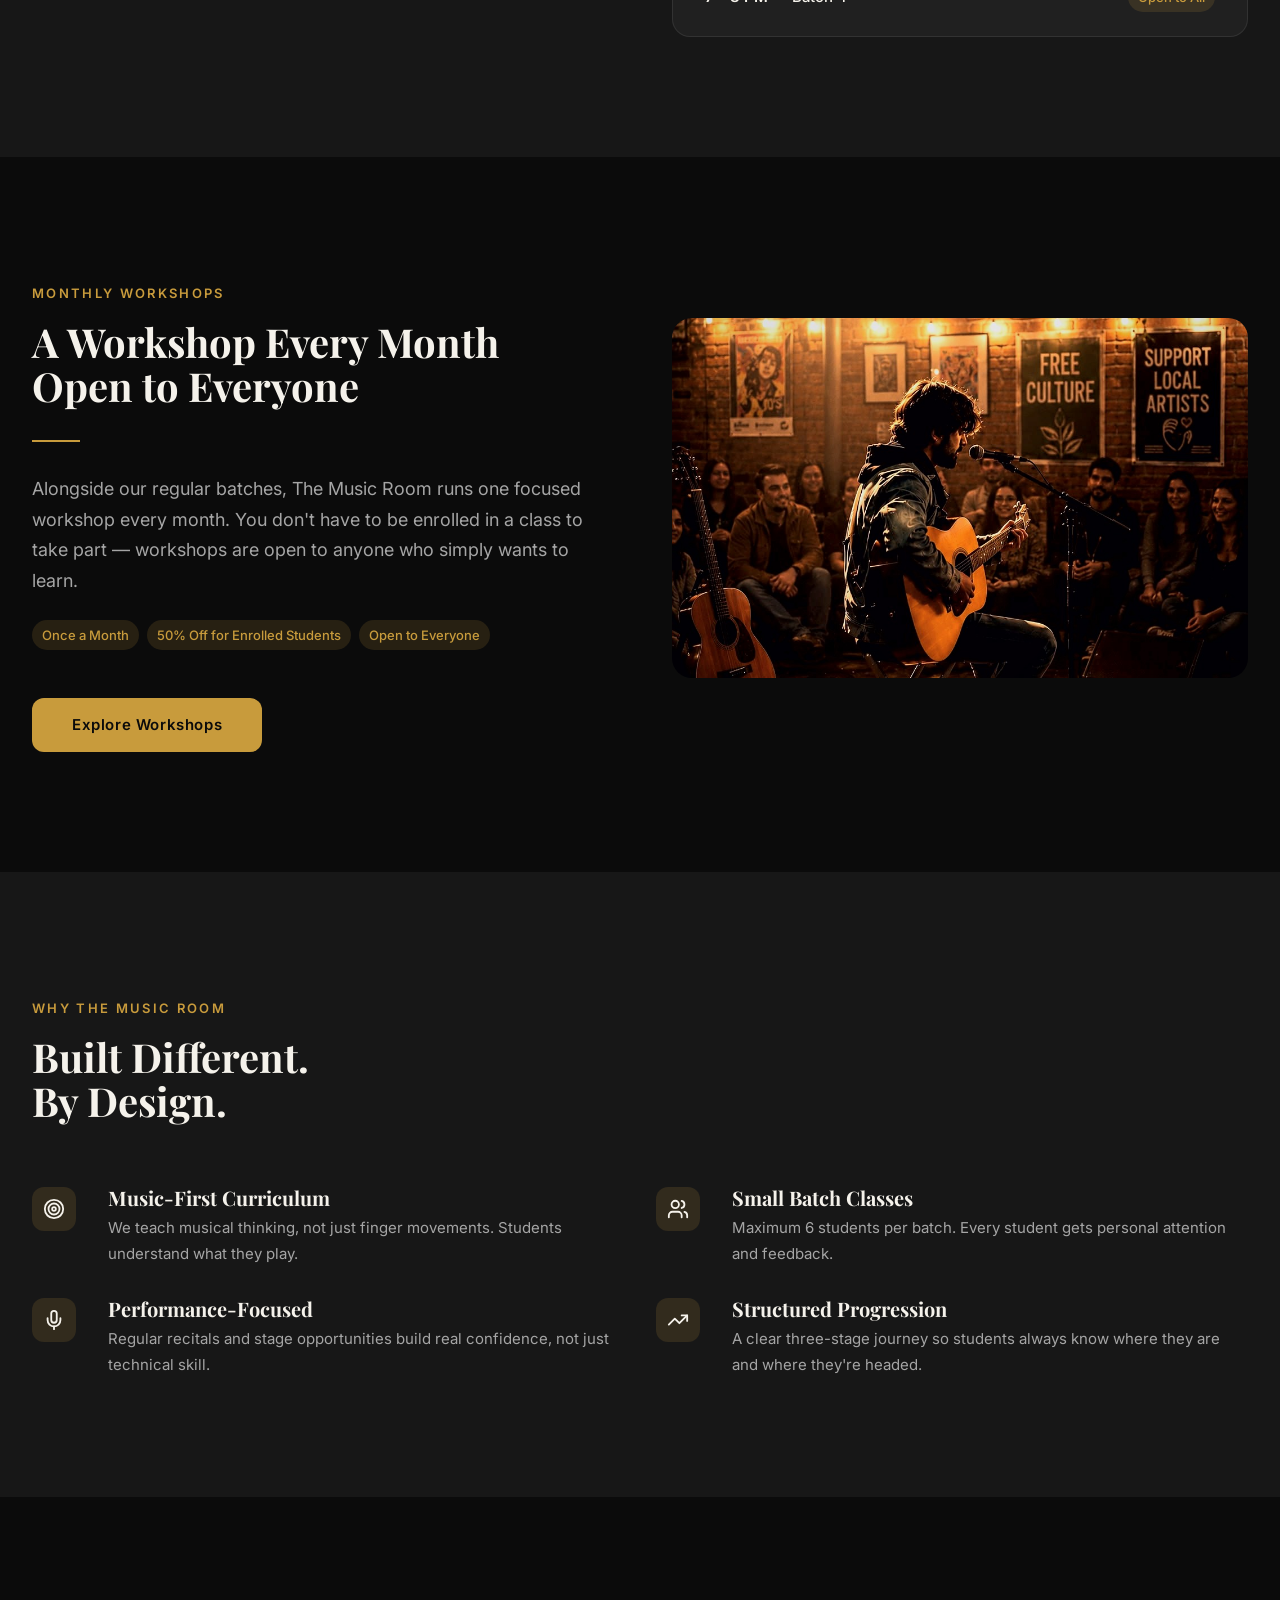
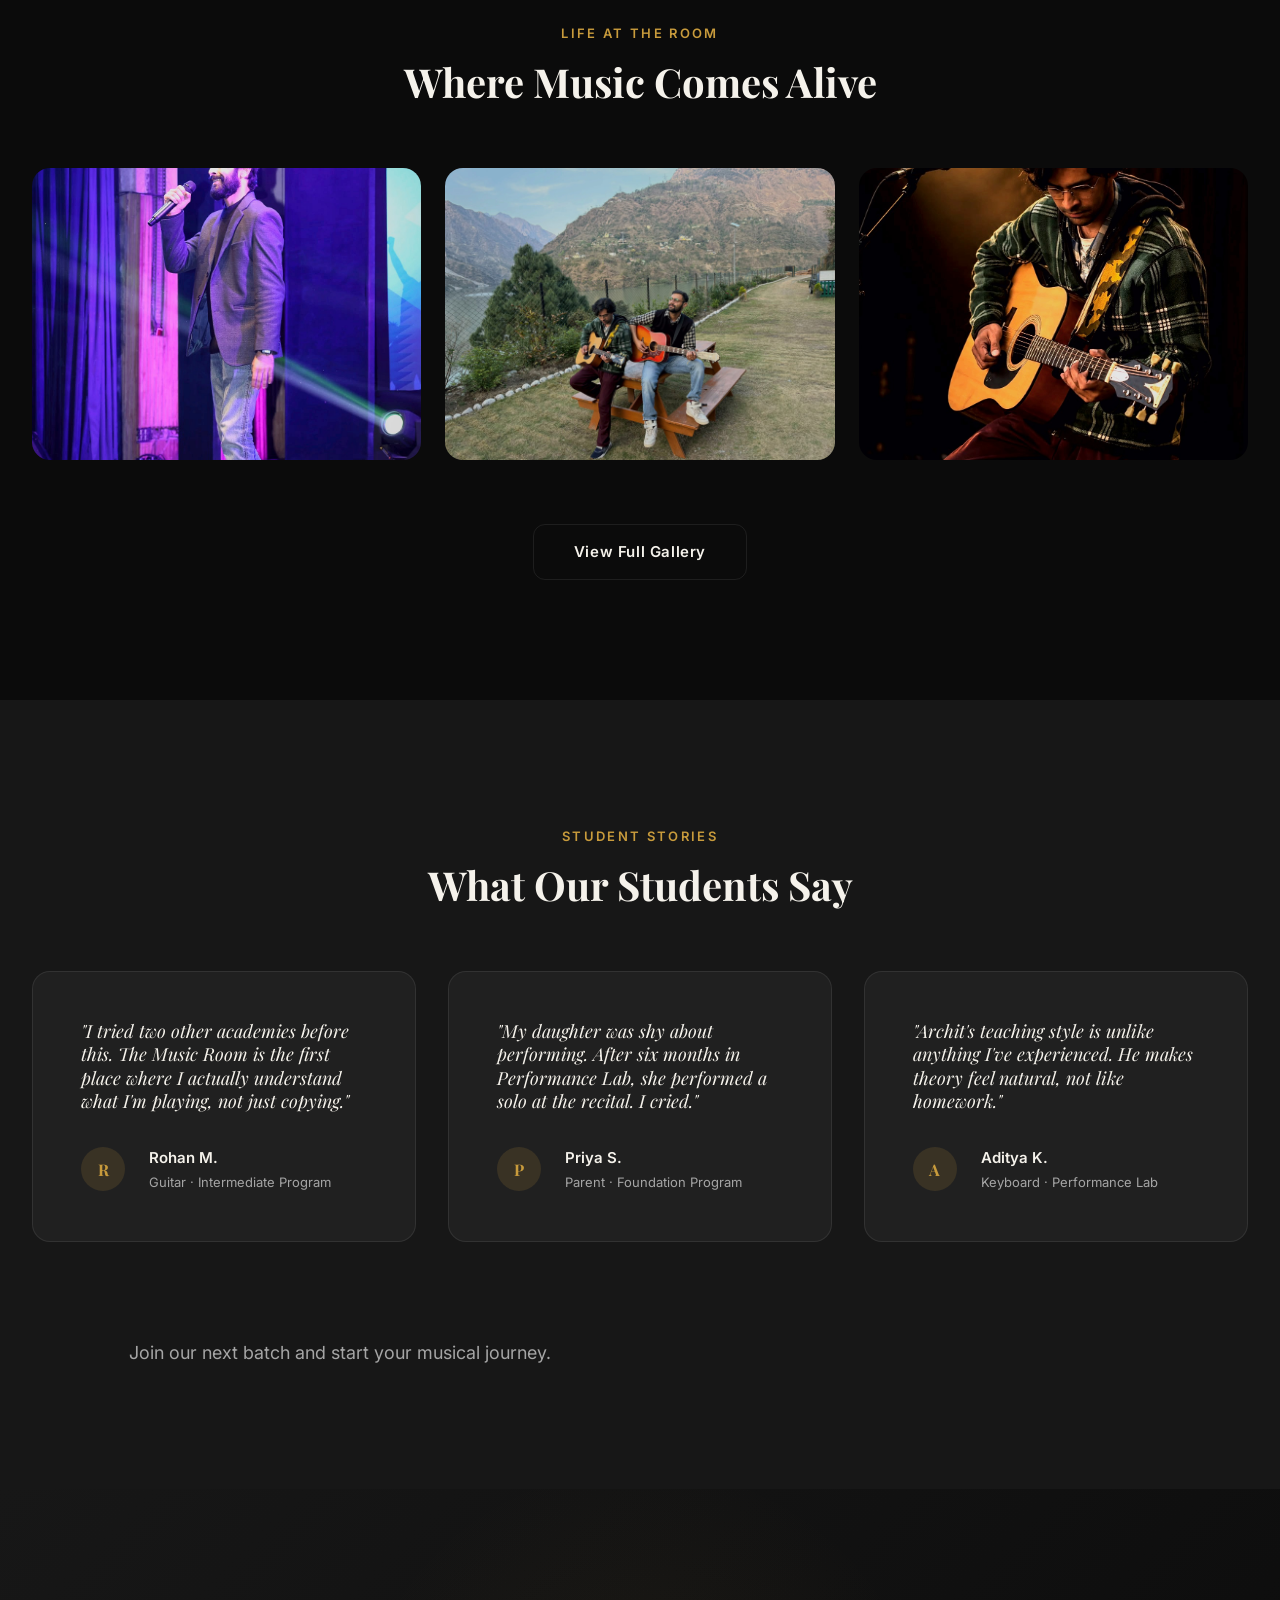
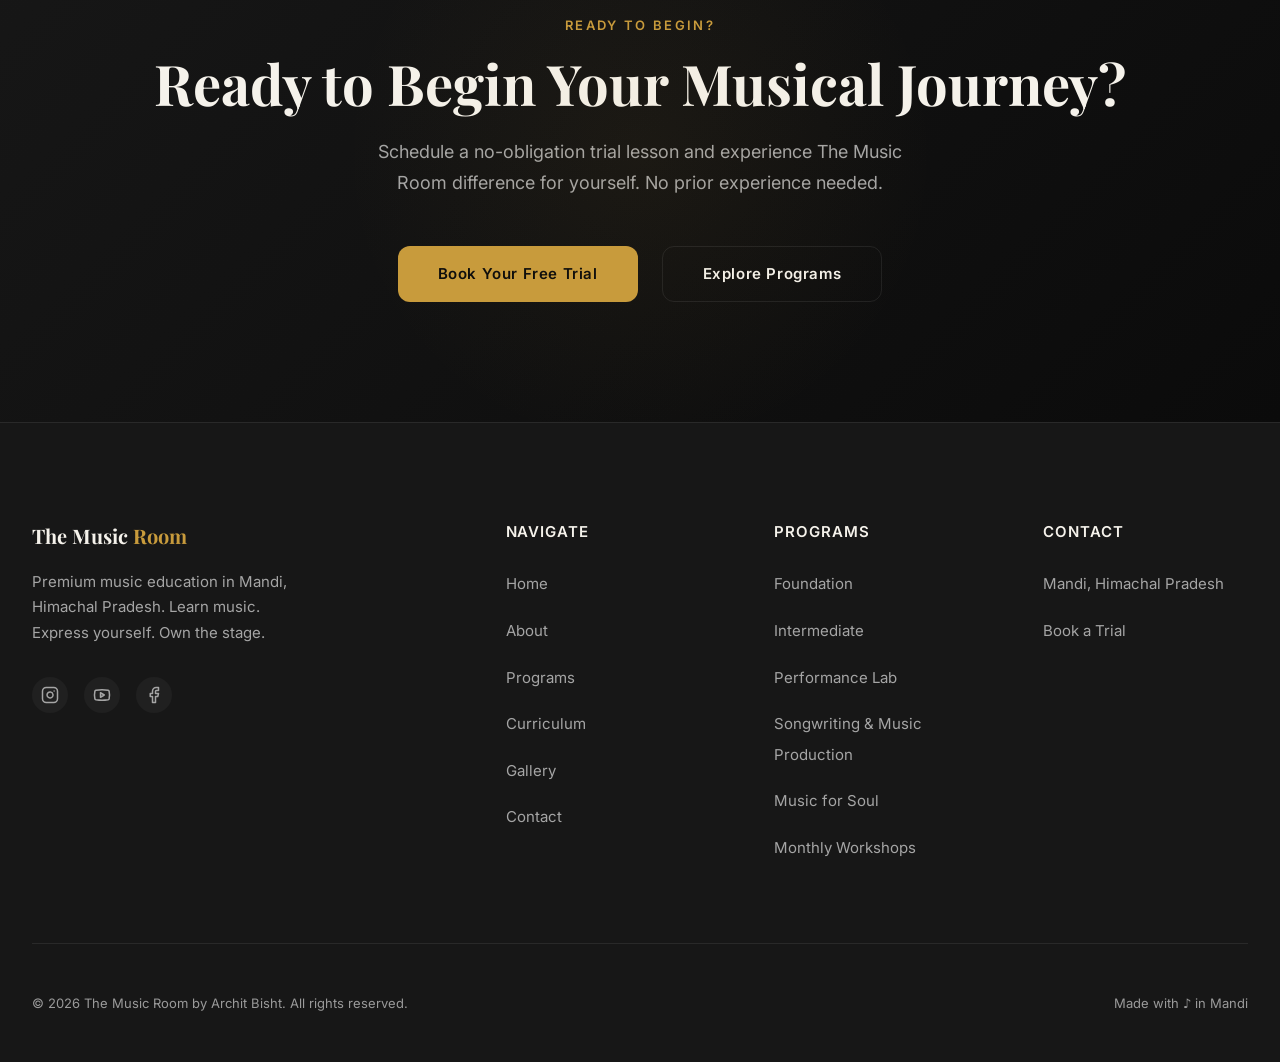
==== commit 6b5765b6: "feat: add monthly workshops section and update related content across multiple pages" ====
--- a/index.html
+++ b/index.html
@@ -5,7 +5,7 @@
   <meta http-equiv="X-UA-Compatible" content="IE=edge" />
   <meta name="viewport" content="width=device-width, initial-scale=1.0" />
   <title>The Music Room by Archit | Learn Music. Express Yourself. Own the Stage.</title>
-  <meta name="description" content="Premium music academy in Mandi, Himachal Pradesh offering structured music education, performance-focused learning and small batch classes for all ages." />
+  <meta name="description" content="Premium music academy in Mandi, Himachal Pradesh offering structured music education, performance-focused learning and small batch classes open to everyone." />
   <meta name="theme-color" content="#0B0B0B" />
   <script>
     (function () {
@@ -37,7 +37,7 @@
   <link rel="canonical" href="https://themusicfactory.in/" />
   <meta property="og:type" content="website" />
   <meta property="og:title" content="The Music Room by Archit | Learn Music. Express Yourself. Own the Stage." />
-  <meta property="og:description" content="Premium music academy in Mandi, Himachal Pradesh offering structured music education, performance-focused learning and small batch classes for all ages." />
+  <meta property="og:description" content="Premium music academy in Mandi, Himachal Pradesh offering structured music education, performance-focused learning and small batch classes open to everyone." />
   <meta property="og:image" content="https://themusicfactory.in/assets/images/photos/MusicRoom_Curated_Retouched/dark/home_hero_guitar.jpg" />
   <meta name="twitter:card" content="summary_large_image" />
   <script type="application/ld+json">
@@ -122,16 +122,16 @@
         </div>
         <div class="hero__stats fade-up">
           <div>
-            <div class="hero__stat-number" data-count="200" data-suffix="+">0+</div>
-            <div class="hero__stat-label">Students Trained</div>
-          </div>
-          <div>
             <div class="hero__stat-number" data-count="8" data-suffix="+">0+</div>
             <div class="hero__stat-label">Years of Excellence</div>
           </div>
           <div>
             <div class="hero__stat-number" data-count="5">0</div>
             <div class="hero__stat-label">Structured Programs</div>
+          </div>
+          <div>
+            <div class="hero__stat-number" data-count="12">0</div>
+            <div class="hero__stat-label">Workshops a Year</div>
           </div>
         </div>
       </div>
@@ -190,7 +190,7 @@
           <p class="eyebrow">What We Offer</p>
           <h2 id="programs-heading" class="section-header__title">Five Programs. One Journey.</h2>
           <p class="section-header__body">
-            Five structured programs for beginners, developing musicians, performers, aspiring creators and working professionals — each focused on practical learning, musical understanding and personal expression.
+            Five structured programs for beginners, developing musicians, performers, aspiring creators — and anyone who simply wants music in their life — each focused on practical learning, musical understanding and personal expression.
           </p>
         </div>
         <figure class="programs-photo fade-up">
@@ -212,13 +212,13 @@
             <h2 id="curriculum-heading" class="section-header__title">Small Batches.<br>Real Ensembles.</h2>
             <hr class="divider" />
             <p class="section-header__body">
-              Every class is a 60-minute journey — warm-up, rhythm, theory, instrument time, ear training and ensemble practice — in tiny mixed batches of five to six students, three days a week.
+              Every class is a 60-minute journey — warm-up, rhythm, theory, instrument time, ear training and ensemble practice — in tiny mixed batches of five to six students, three days a week. There are no age groups here: every batch is open to anyone who wants to learn.
             </p>
             <div class="tags-row mt-3">
               <span class="tag">6 Days a Week</span>
               <span class="tag">5–6 per Batch</span>
               <span class="tag">60-Minute Classes</span>
-              <span class="tag">Music Circles</span>
+              <span class="tag">Open to Everyone</span>
             </div>
             <div class="mt-6 flex-col gap-2">
               <a href="pages/curriculum.html" class="btn btn--primary">Explore the Curriculum</a>
@@ -235,24 +235,49 @@
               <div class="schedule-preview__row">
                 <span class="schedule-preview__time">3 – 4 PM</span>
                 <span class="schedule-preview__name">Batch 1</span>
-                <span class="tag">Children</span>
+                <span class="tag">Open to All</span>
               </div>
               <div class="schedule-preview__row">
                 <span class="schedule-preview__time">4 – 5 PM</span>
                 <span class="schedule-preview__name">Batch 2</span>
-                <span class="tag">Children / Teenagers</span>
+                <span class="tag">Open to All</span>
               </div>
               <div class="schedule-preview__row">
                 <span class="schedule-preview__time">5 – 6 PM</span>
                 <span class="schedule-preview__name">Batch 3</span>
-                <span class="tag">Teenagers</span>
+                <span class="tag">Open to All</span>
               </div>
               <div class="schedule-preview__row">
                 <span class="schedule-preview__time">7 – 8 PM</span>
                 <span class="schedule-preview__name">Batch 4</span>
-                <span class="tag">Working Professionals</span>
-              </div>
-            </div>
+                <span class="tag">Open to All</span>
+              </div>
+            </div>
+          </div>
+        </div>
+      </div>
+    </section>
+
+    <!-- ===== MONTHLY WORKSHOPS ===== -->
+    <section class="section" aria-labelledby="workshops-heading" id="workshops">
+      <div class="container">
+        <div class="split">
+          <div class="split__content fade-left">
+            <p class="eyebrow">Monthly Workshops</p>
+            <h2 id="workshops-heading" class="section-header__title">A Workshop Every Month<br>Open to Everyone</h2>
+            <hr class="divider" />
+            <p class="section-header__body">
+              Alongside our regular batches, The Music Room runs one focused workshop every month. You don't have to be enrolled in a class to take part — workshops are open to anyone who simply wants to learn.
+            </p>
+            <div class="tags-row mt-3">
+              <span class="tag">Once a Month</span>
+              <span class="tag">50% Off for Enrolled Students</span>
+              <span class="tag">Open to Everyone</span>
+            </div>
+            <a href="pages/programs.html#workshops" class="btn btn--primary mt-6">Explore Workshops</a>
+          </div>
+          <div class="split__image fade-right">
+            <img class="img-fill split-photo" src="assets/images/photos/MusicRoom_Curated_Retouched/dark/gallery_studio_performance.jpg" data-light-src="assets/images/photos/MusicRoom_Curated_Retouched/light/gallery_studio_performance.jpg" data-dark-src="assets/images/photos/MusicRoom_Curated_Retouched/dark/gallery_studio_performance.jpg" alt="Musicians playing together during a workshop session" loading="lazy" />
           </div>
         </div>
       </div>
@@ -439,6 +464,7 @@
             <li><a href="pages/programs.html#performance" class="footer__link">Performance Lab</a></li>
             <li><a href="pages/programs.html#songwriting" class="footer__link">Songwriting &amp; Music Production</a></li>
             <li><a href="pages/programs.html#musicsoul" class="footer__link">Music for Soul</a></li>
+            <li><a href="pages/programs.html#workshops" class="footer__link">Monthly Workshops</a></li>
           </ul>
         </div>
         <div>
@@ -472,4 +498,4 @@
   <script src="js/site.js?v=3" defer></script>
 
 </body>
-</html>+</html>
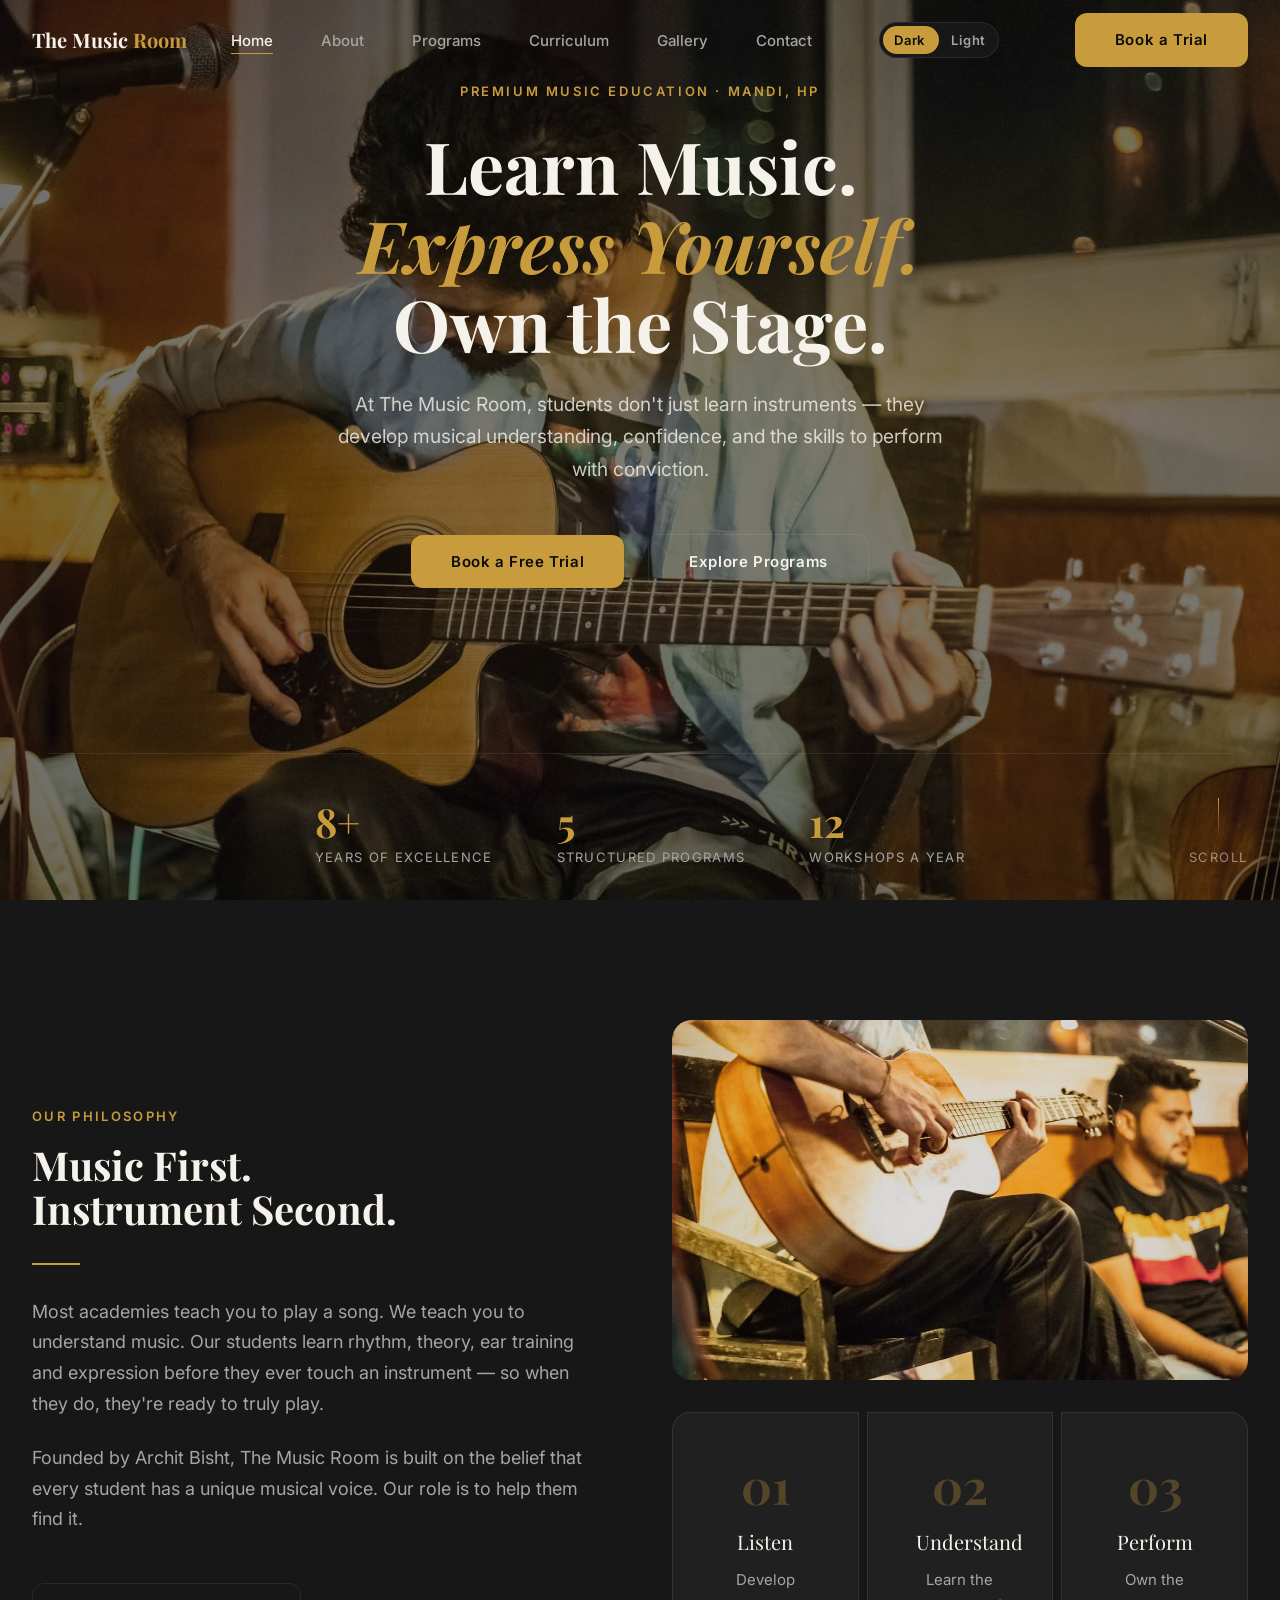
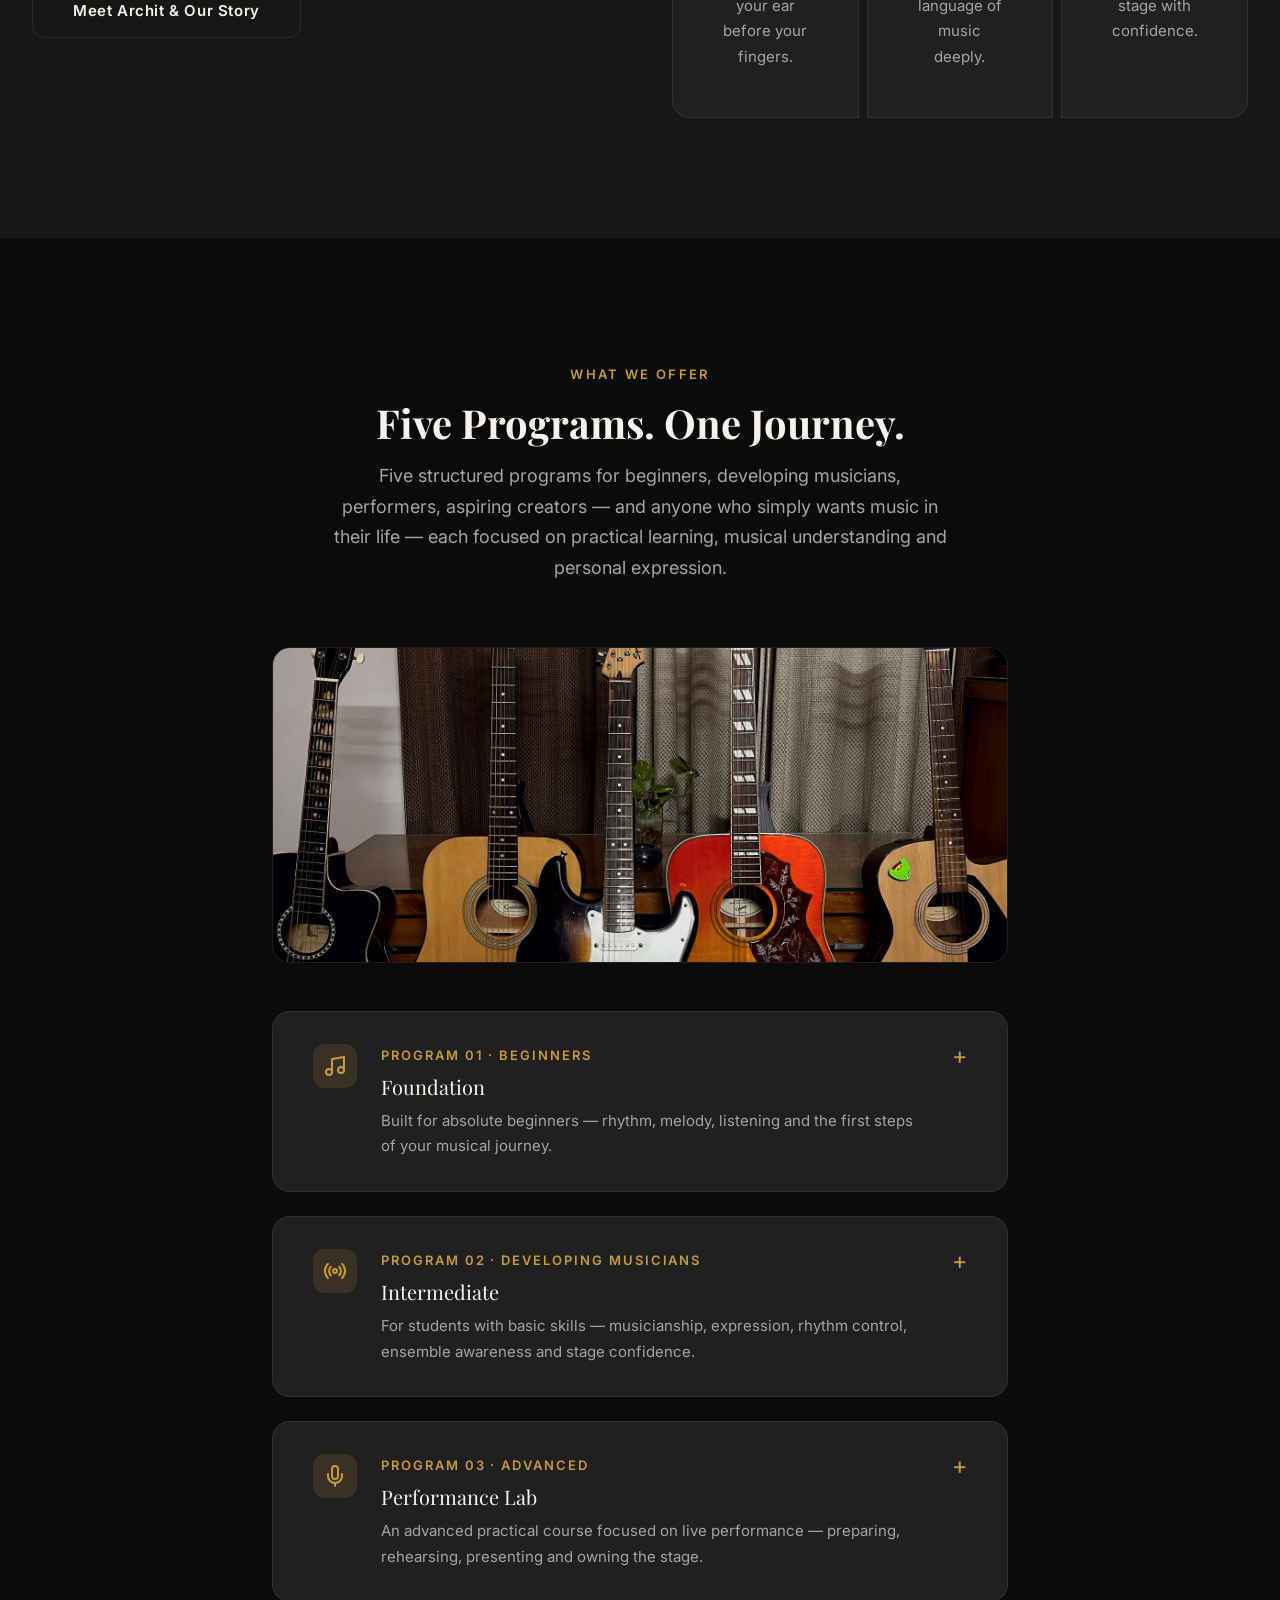
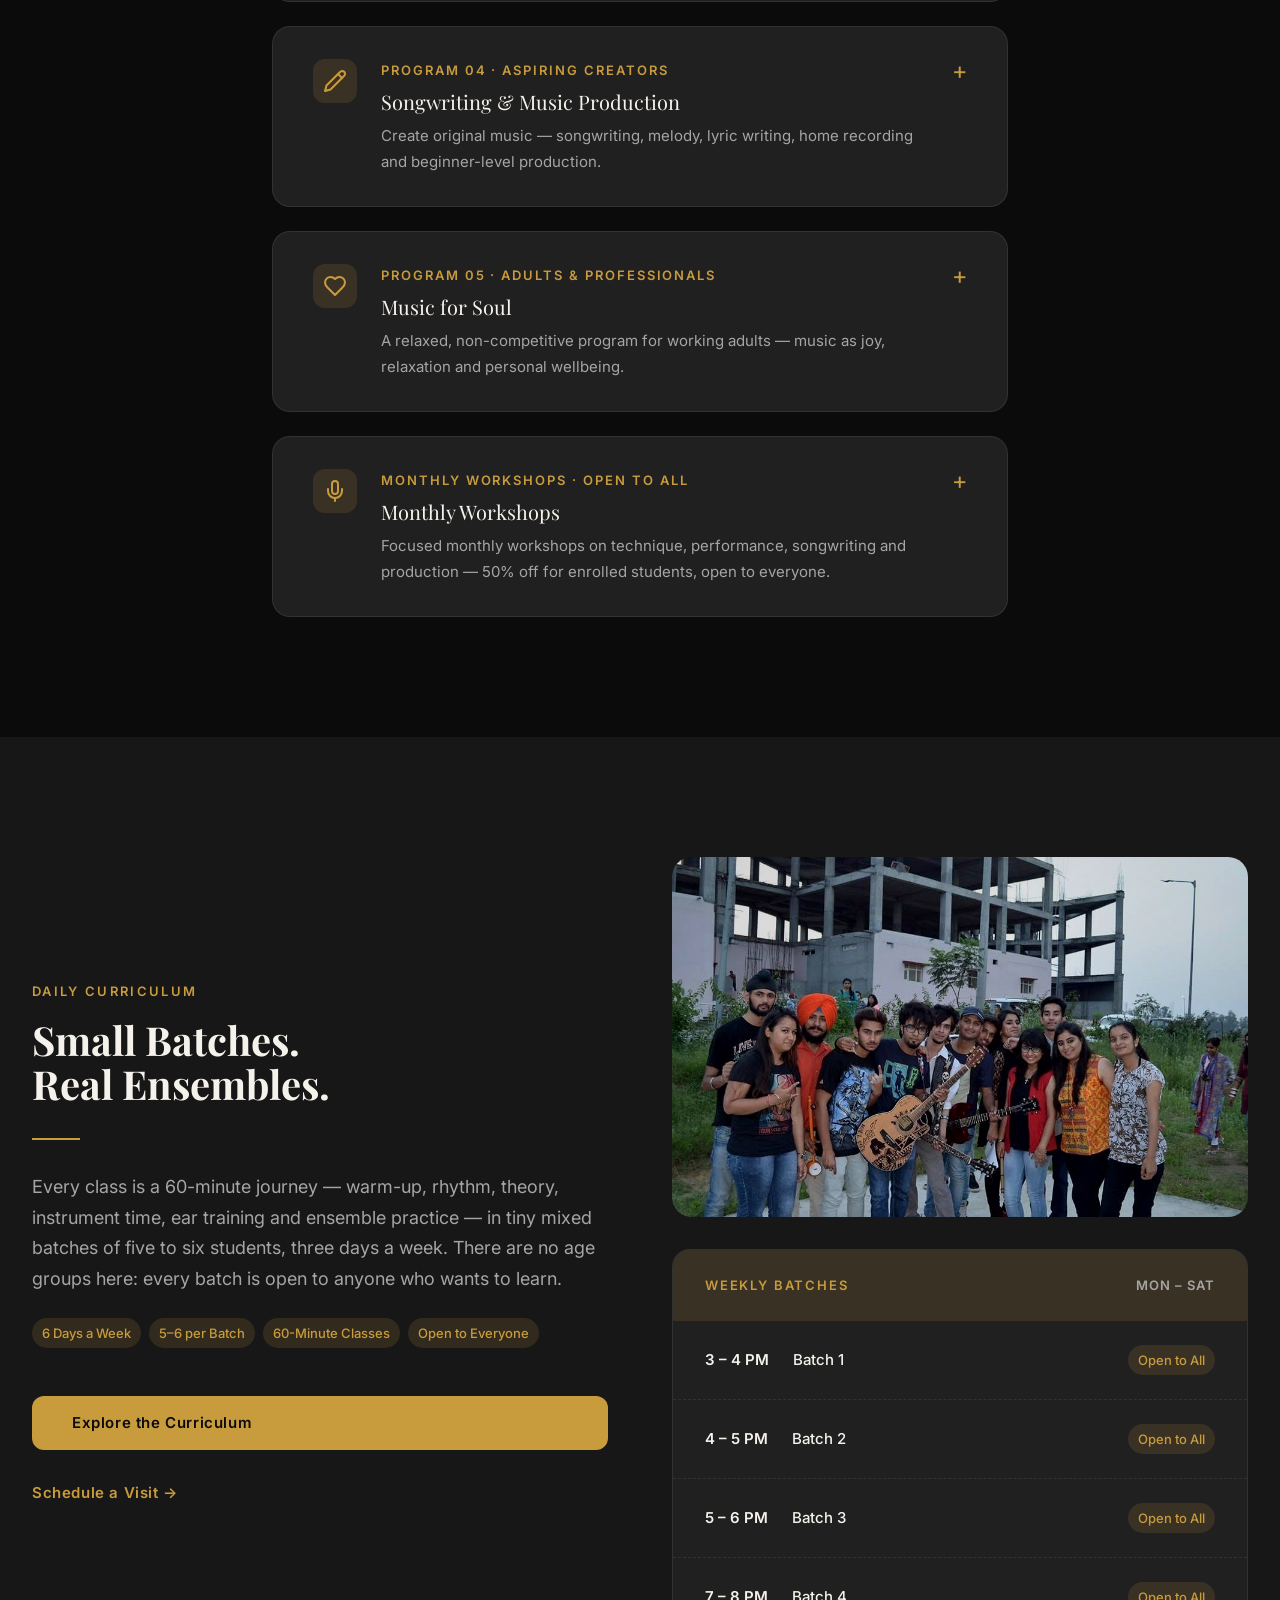
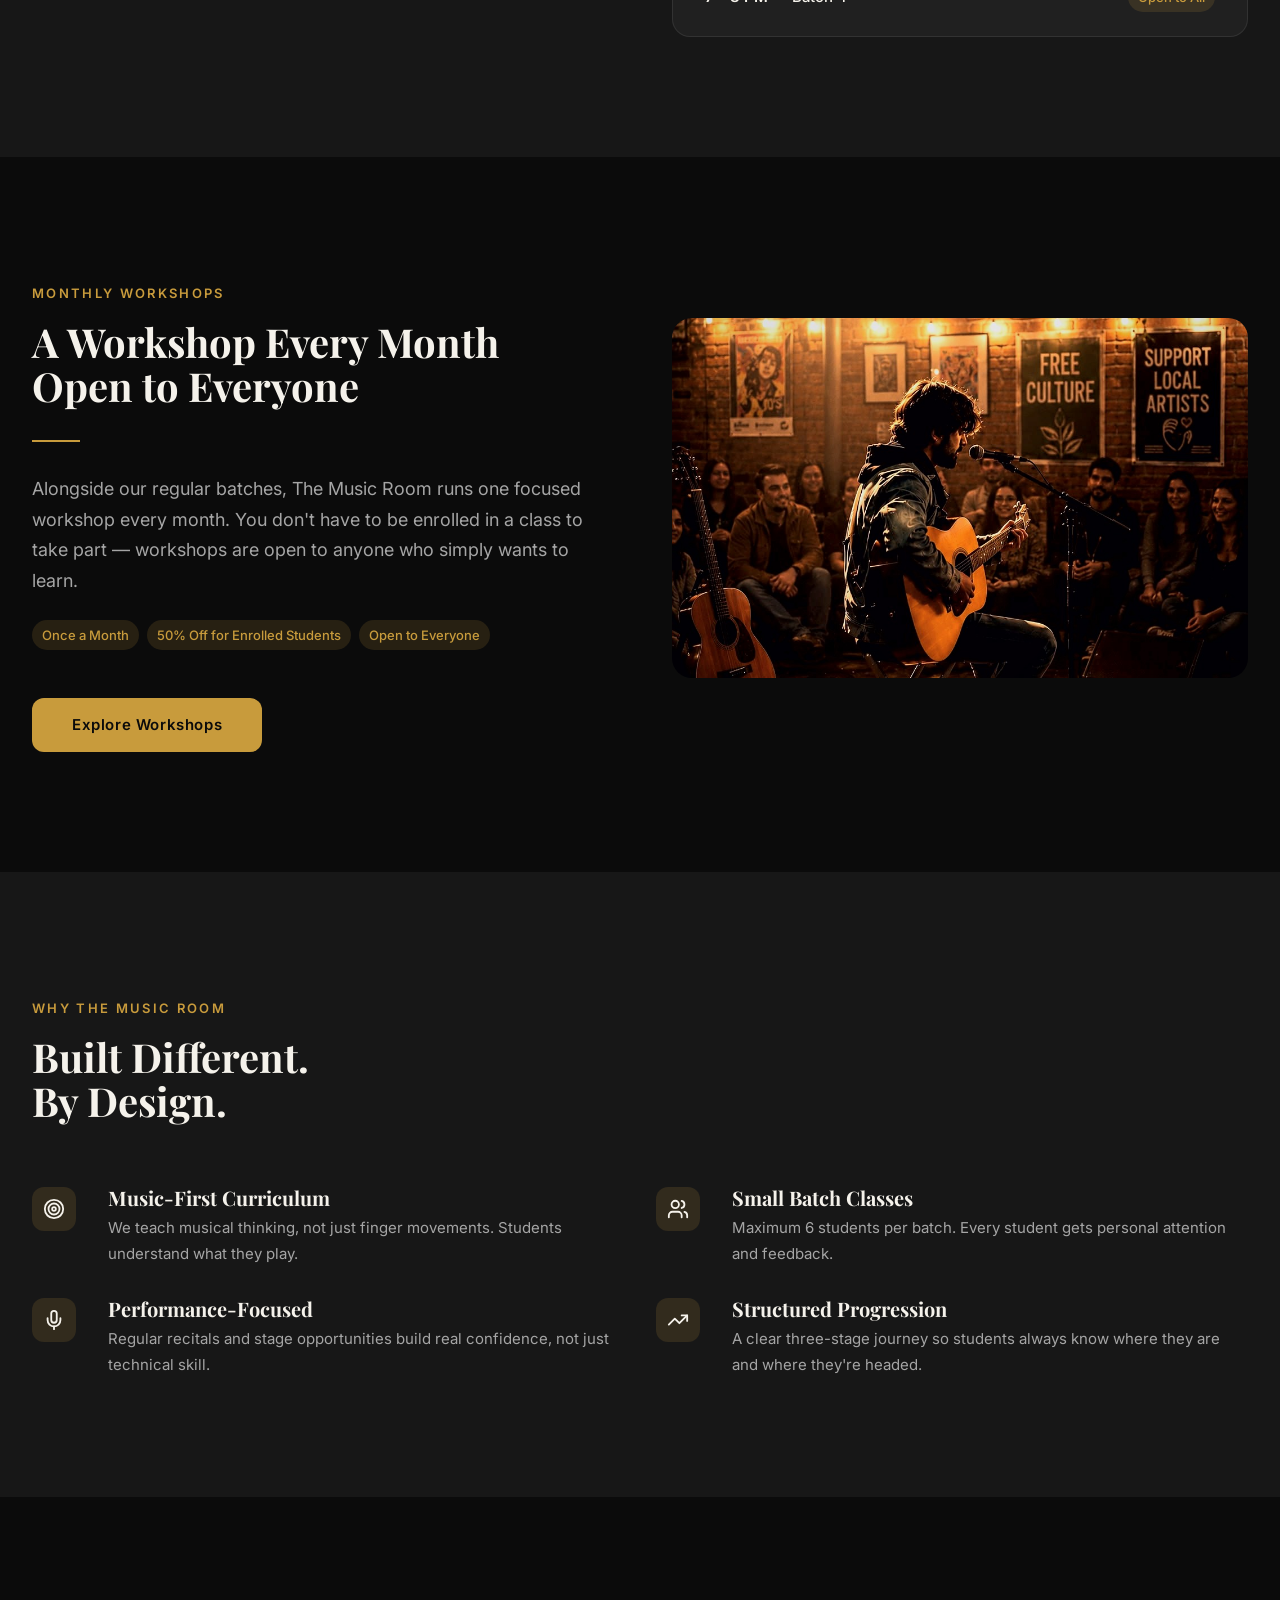
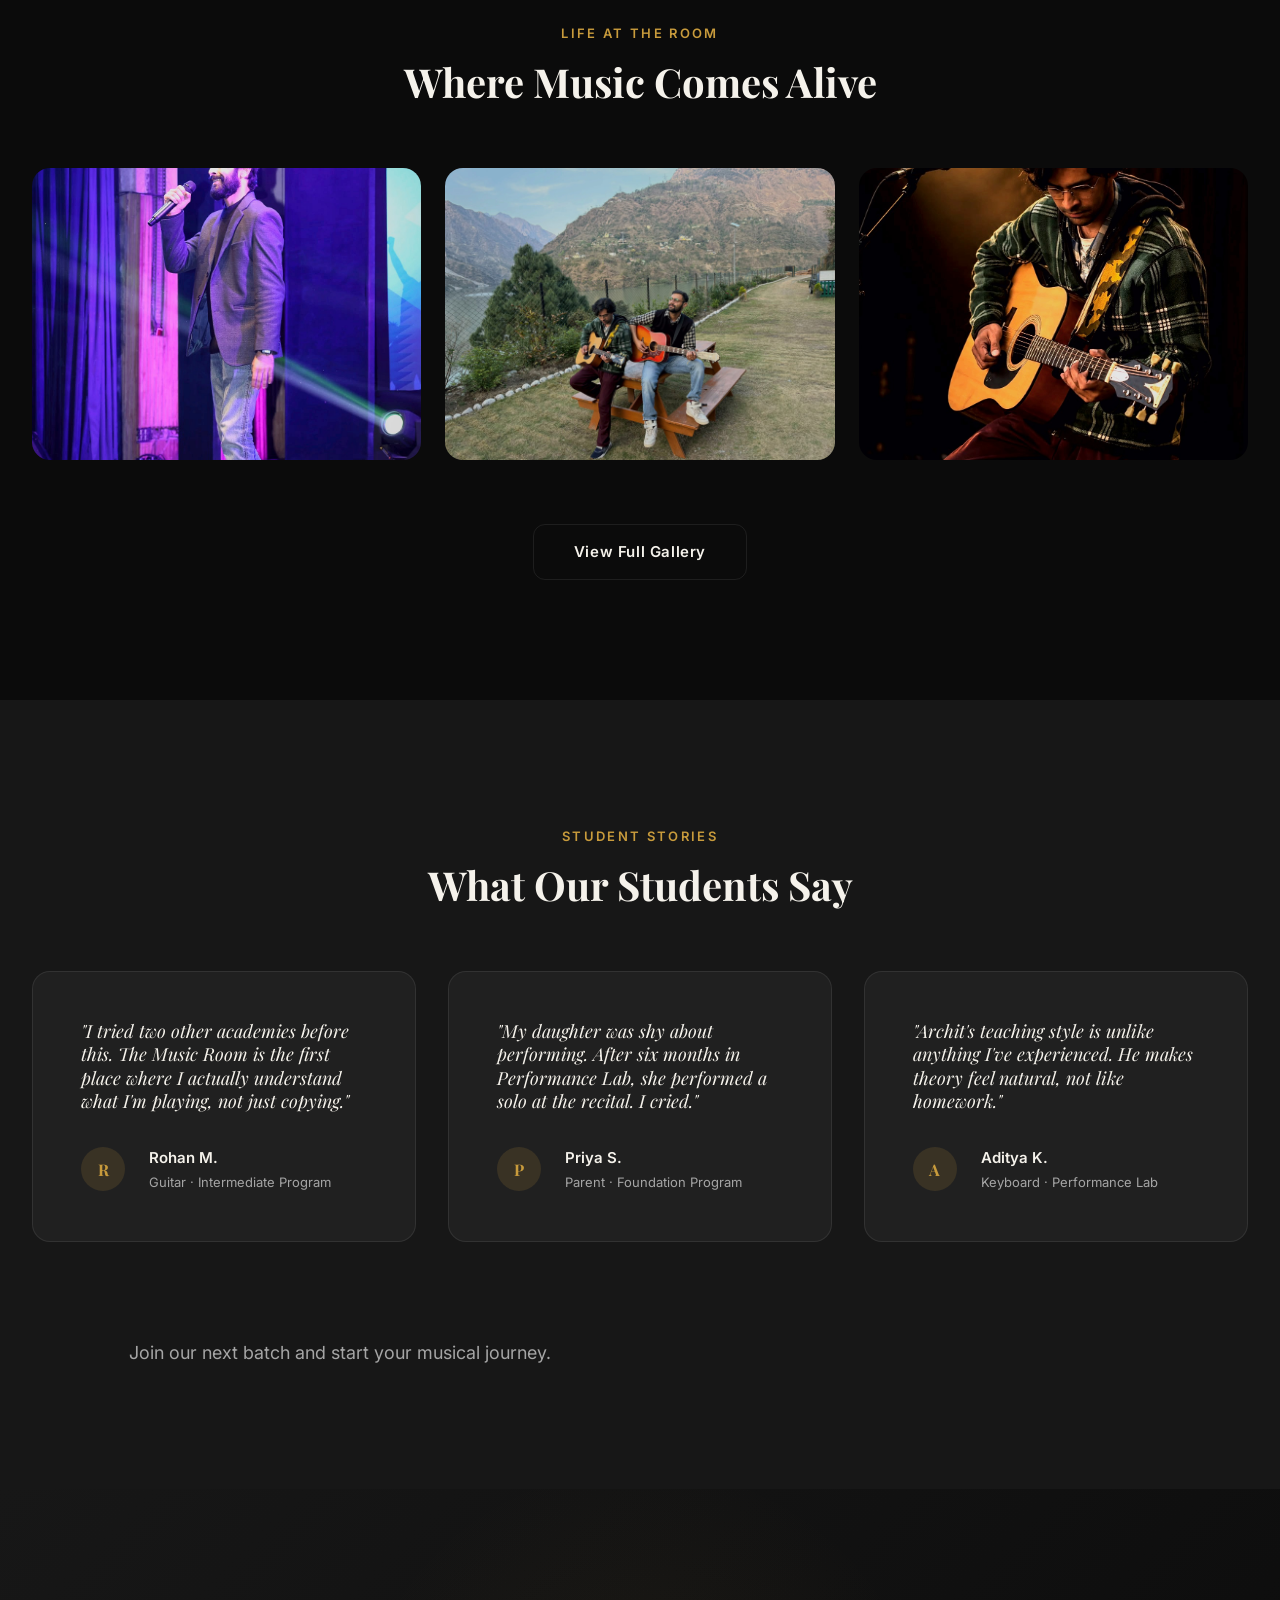
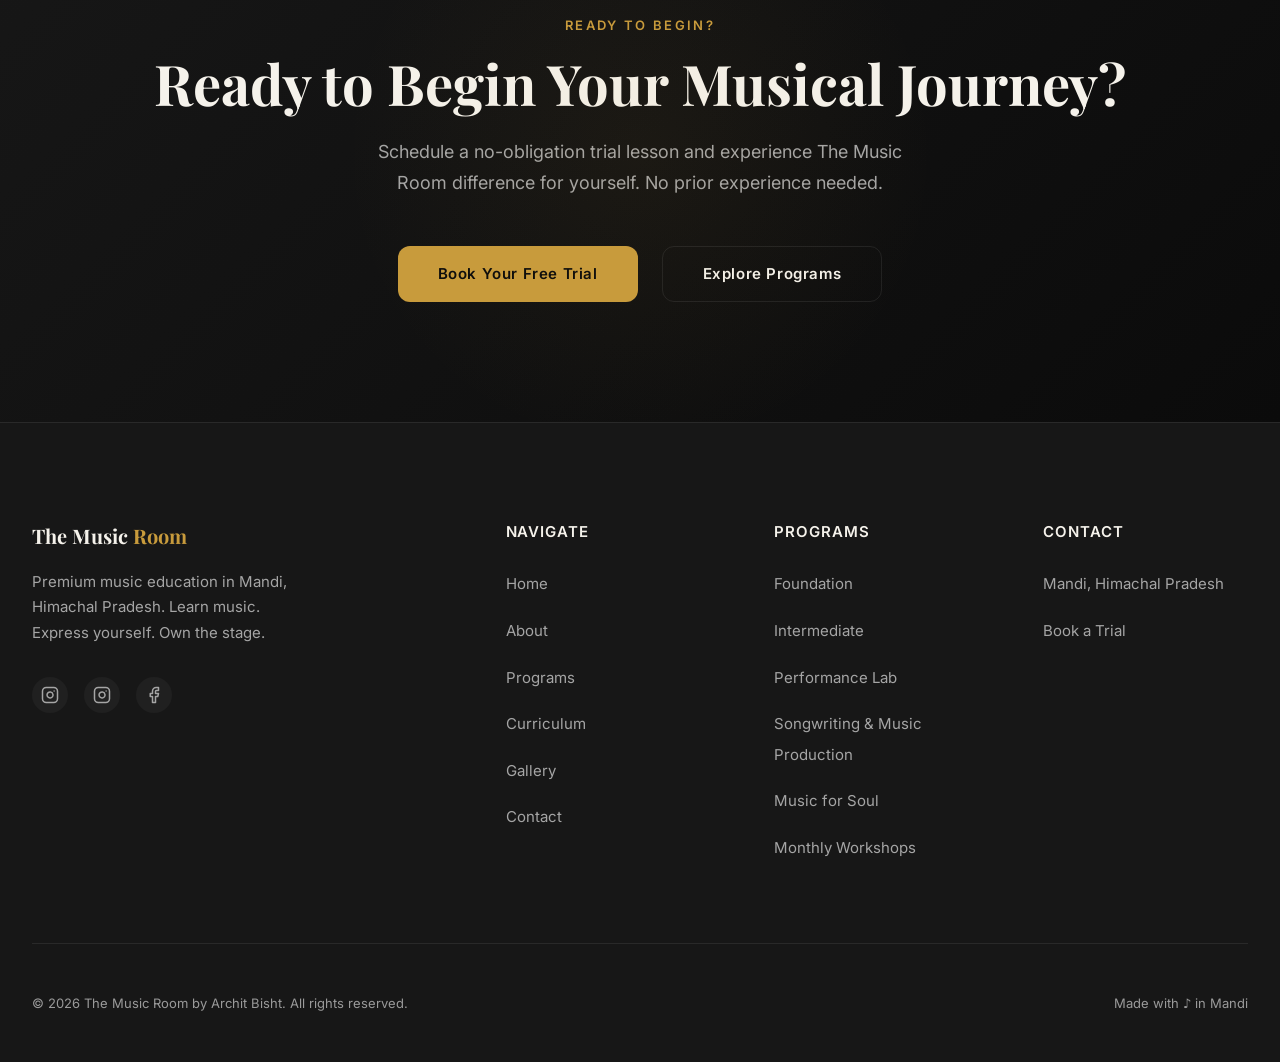
==== commit 39d759e8: "feat: update social media links in footer across multiple pages" ====
--- a/index.html
+++ b/index.html
@@ -434,13 +434,13 @@
           <div class="footer__brand-name">The Music <span>Room</span></div>
           <p class="footer__tagline">Premium music education in Mandi, Himachal Pradesh. Learn music. Express yourself. Own the stage.</p>
           <div class="footer__social" aria-label="Social media links">
-            <a href="#" class="footer__social-link" aria-label="Instagram">
+            <a href="https://instagram.com/_themusicroom_" class="footer__social-link" aria-label="Instagram (@_themusicroom_)" target="_blank" rel="noopener noreferrer">
               <svg width="18" height="18" viewBox="0 0 24 24" fill="none" stroke="currentColor" stroke-width="2" stroke-linecap="round" stroke-linejoin="round"><rect width="20" height="20" x="2" y="2" rx="5" ry="5"/><path d="M16 11.37A4 4 0 1 1 12.63 8 4 4 0 0 1 16 11.37z"/><line x1="17.5" x2="17.51" y1="6.5" y2="6.5"/></svg>
             </a>
-            <a href="#" class="footer__social-link" aria-label="YouTube">
-              <svg width="18" height="18" viewBox="0 0 24 24" fill="none" stroke="currentColor" stroke-width="2" stroke-linecap="round" stroke-linejoin="round"><path d="M2.5 17a24.12 24.12 0 0 1 0-10 2 2 0 0 1 1.4-1.4 49.56 49.56 0 0 1 16.2 0A2 2 0 0 1 21.5 7a24.12 24.12 0 0 1 0 10 2 2 0 0 1-1.4 1.4 49.55 49.55 0 0 1-16.2 0A2 2 0 0 1 2.5 17"/><path d="m10 15 5-3-5-3z"/></svg>
+            <a href="https://instagram.com/yagyaverse" class="footer__social-link" aria-label="Instagram (@yagyaverse)" target="_blank" rel="noopener noreferrer">
+              <svg width="18" height="18" viewBox="0 0 24 24" fill="none" stroke="currentColor" stroke-width="2" stroke-linecap="round" stroke-linejoin="round"><rect width="20" height="20" x="2" y="2" rx="5" ry="5"/><path d="M16 11.37A4 4 0 1 1 12.63 8 4 4 0 0 1 16 11.37z"/><line x1="17.5" x2="17.51" y1="6.5" y2="6.5"/></svg>
             </a>
-            <a href="#" class="footer__social-link" aria-label="Facebook">
+            <a href="https://www.facebook.com/YagyaVerse" class="footer__social-link" aria-label="Facebook (Yagya Verse)" target="_blank" rel="noopener noreferrer">
               <svg width="18" height="18" viewBox="0 0 24 24" fill="none" stroke="currentColor" stroke-width="2" stroke-linecap="round" stroke-linejoin="round"><path d="M18 2h-3a5 5 0 0 0-5 5v3H7v4h3v8h4v-8h3l1-4h-4V7a1 1 0 0 1 1-1h3z"/></svg>
             </a>
           </div>
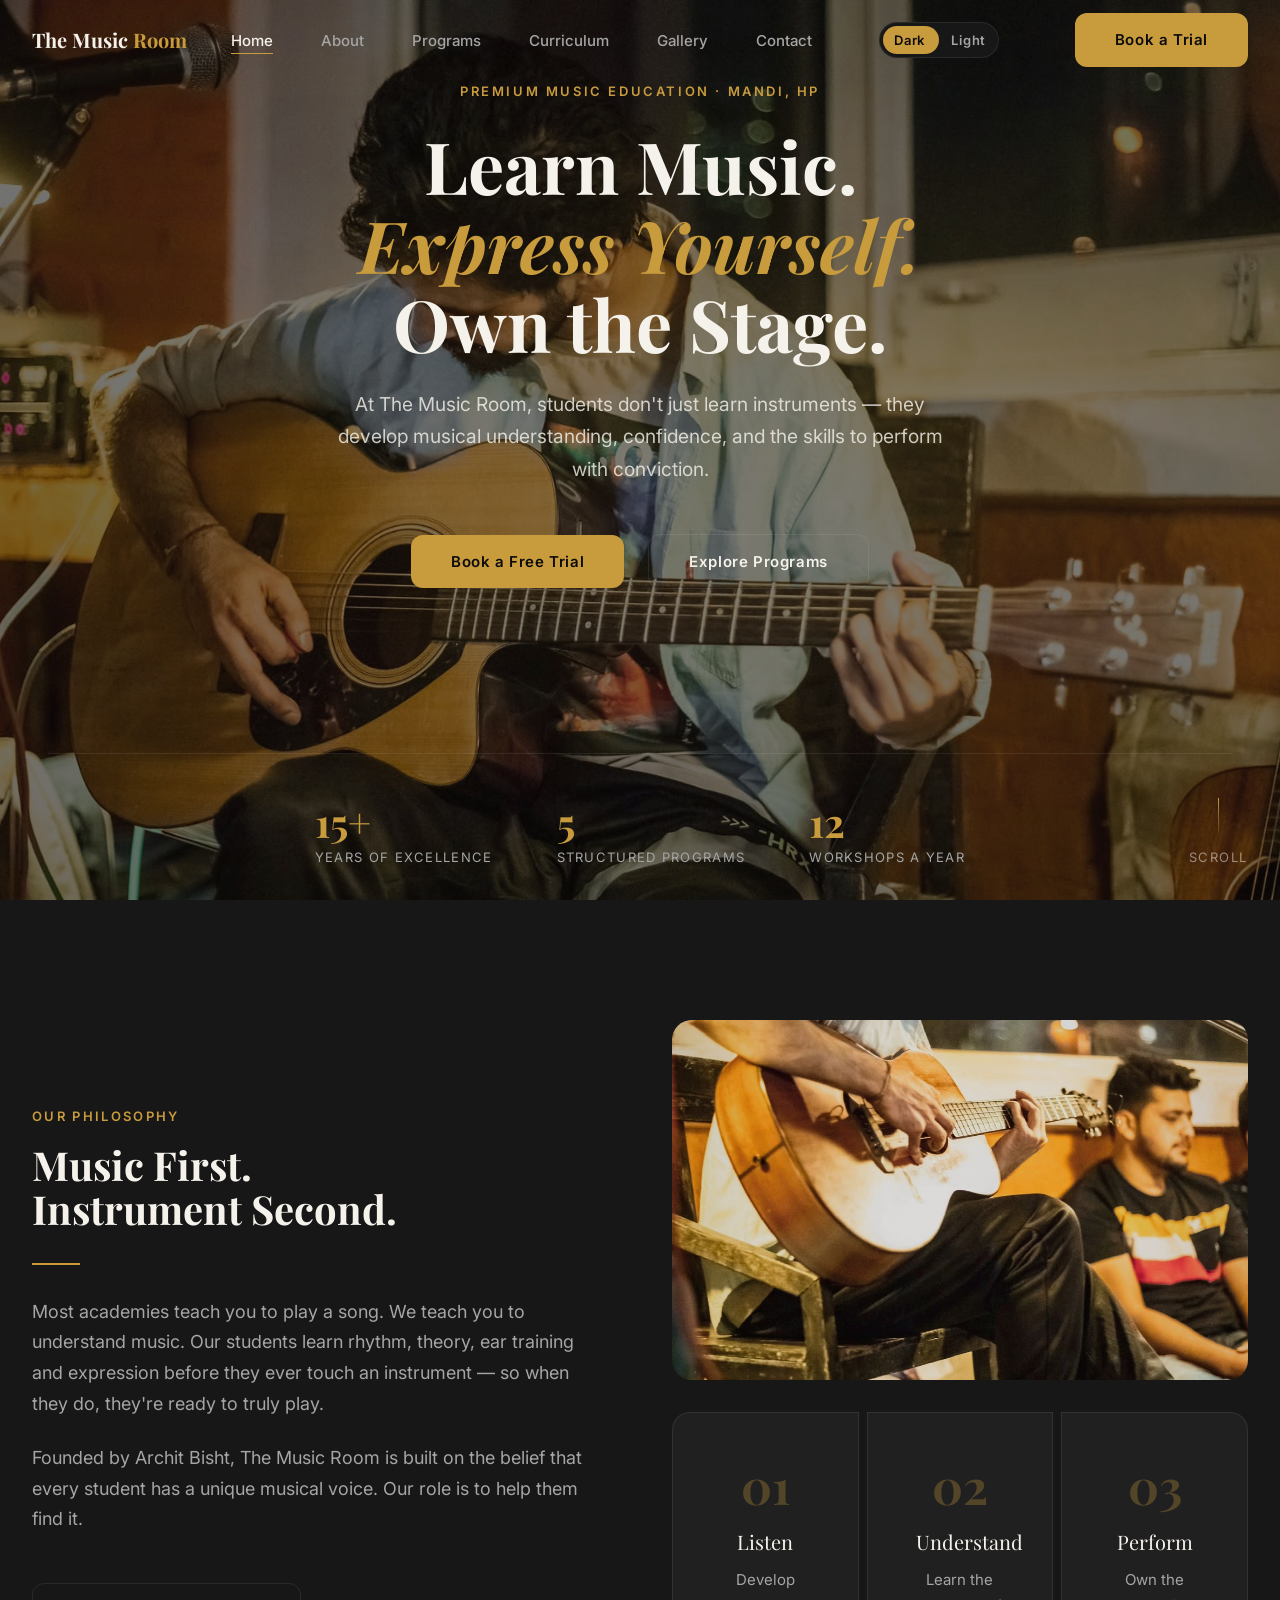
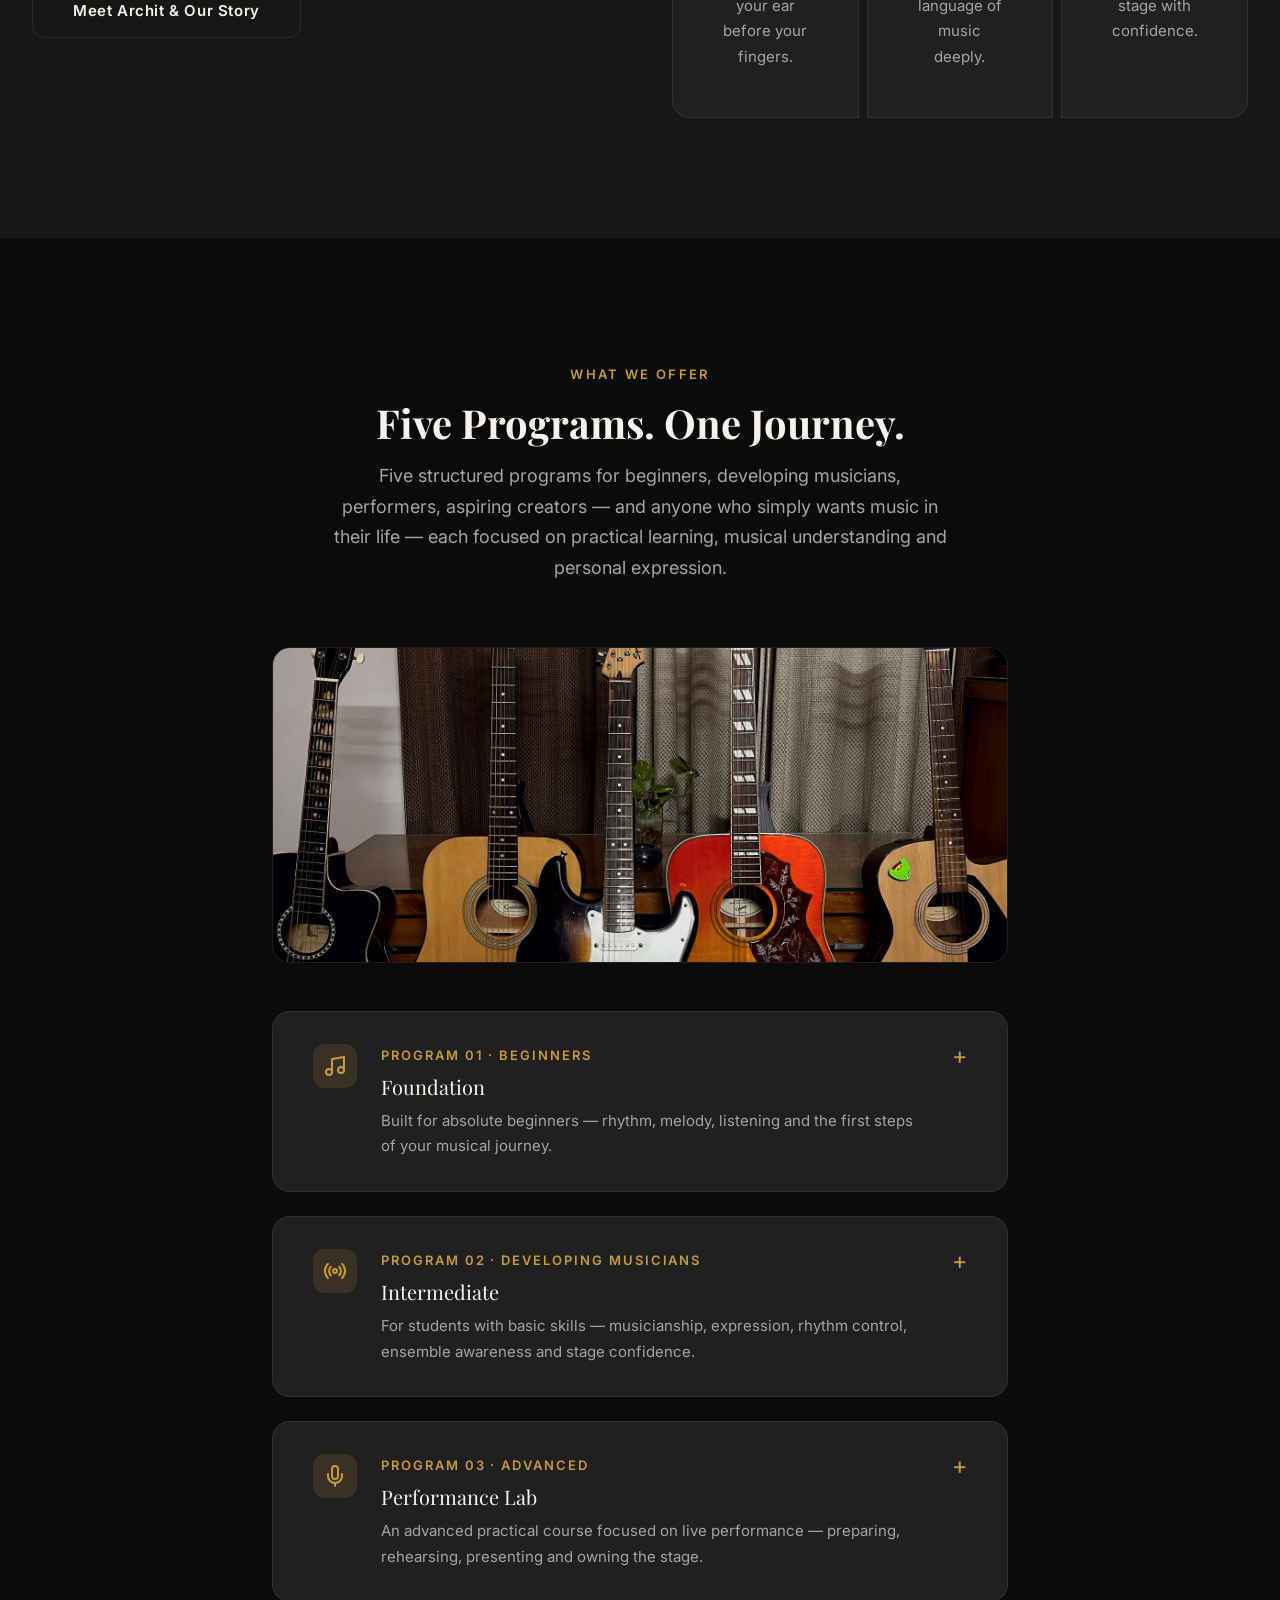
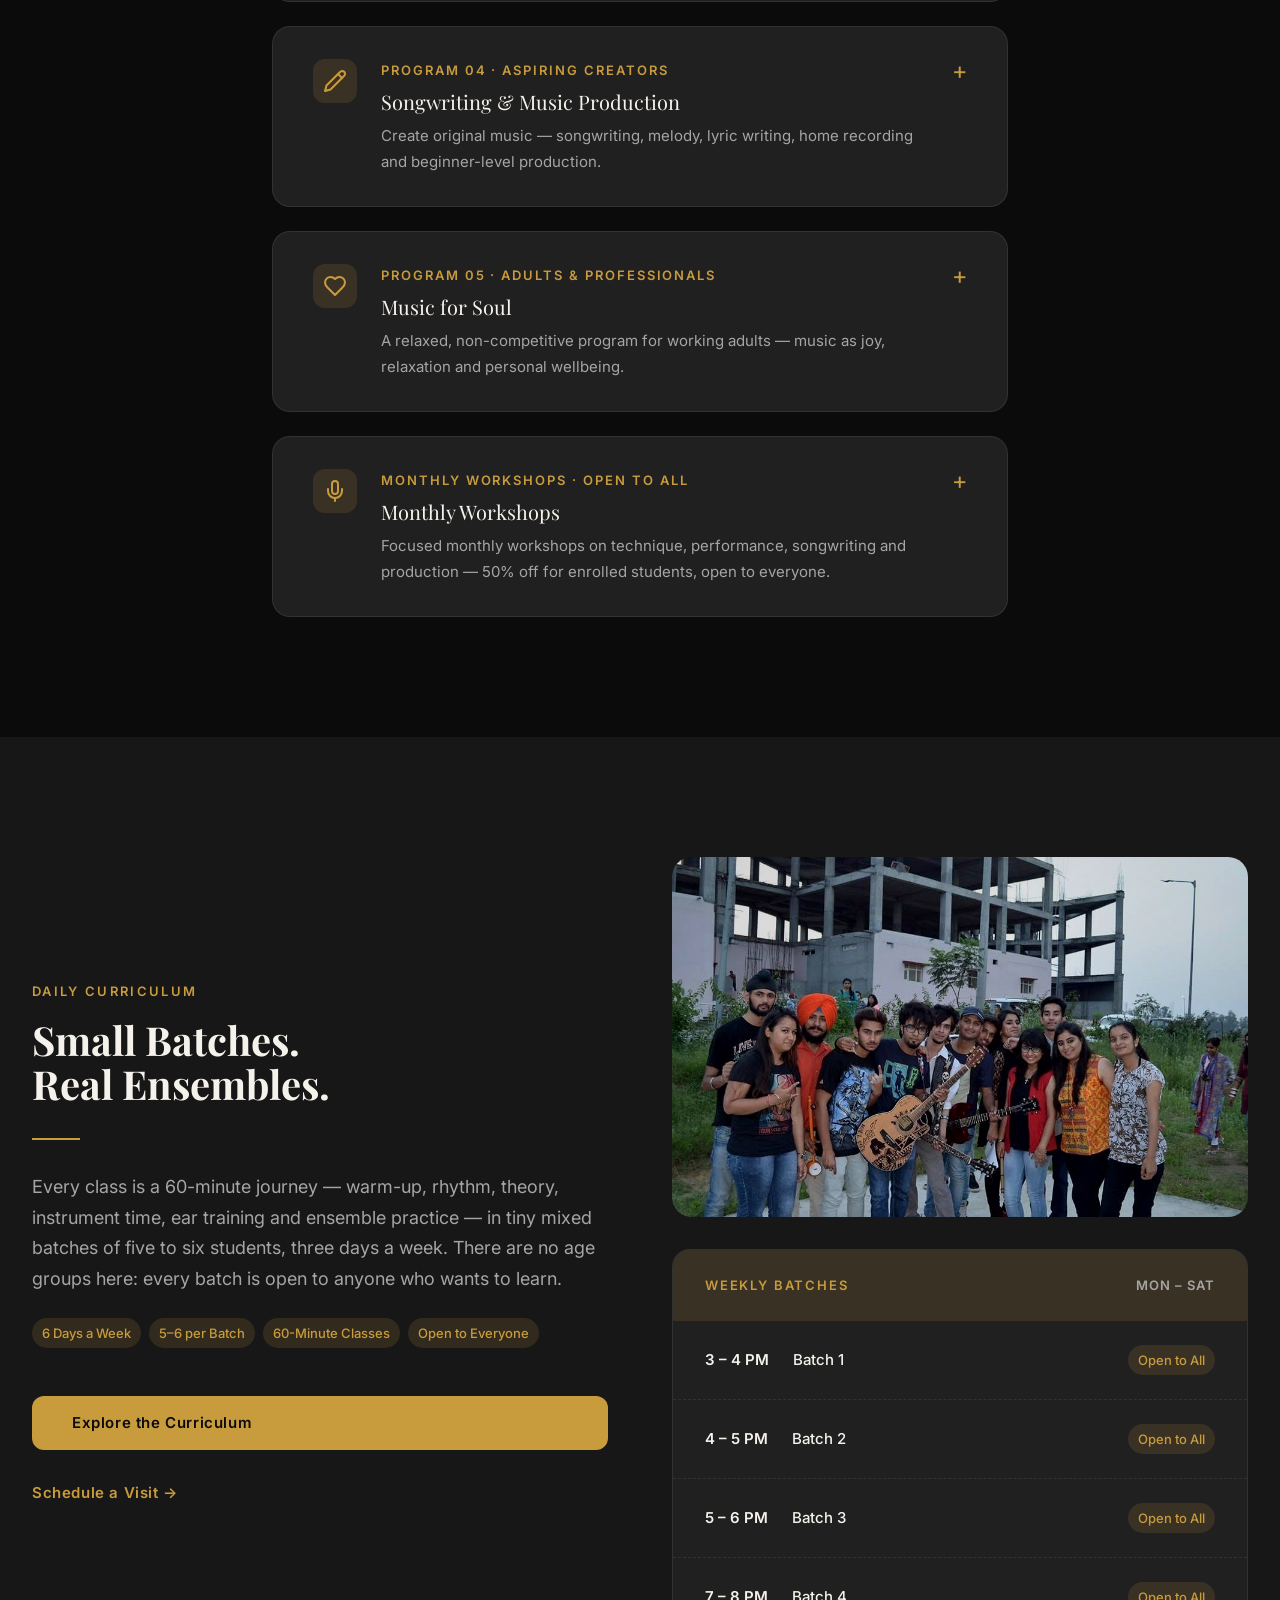
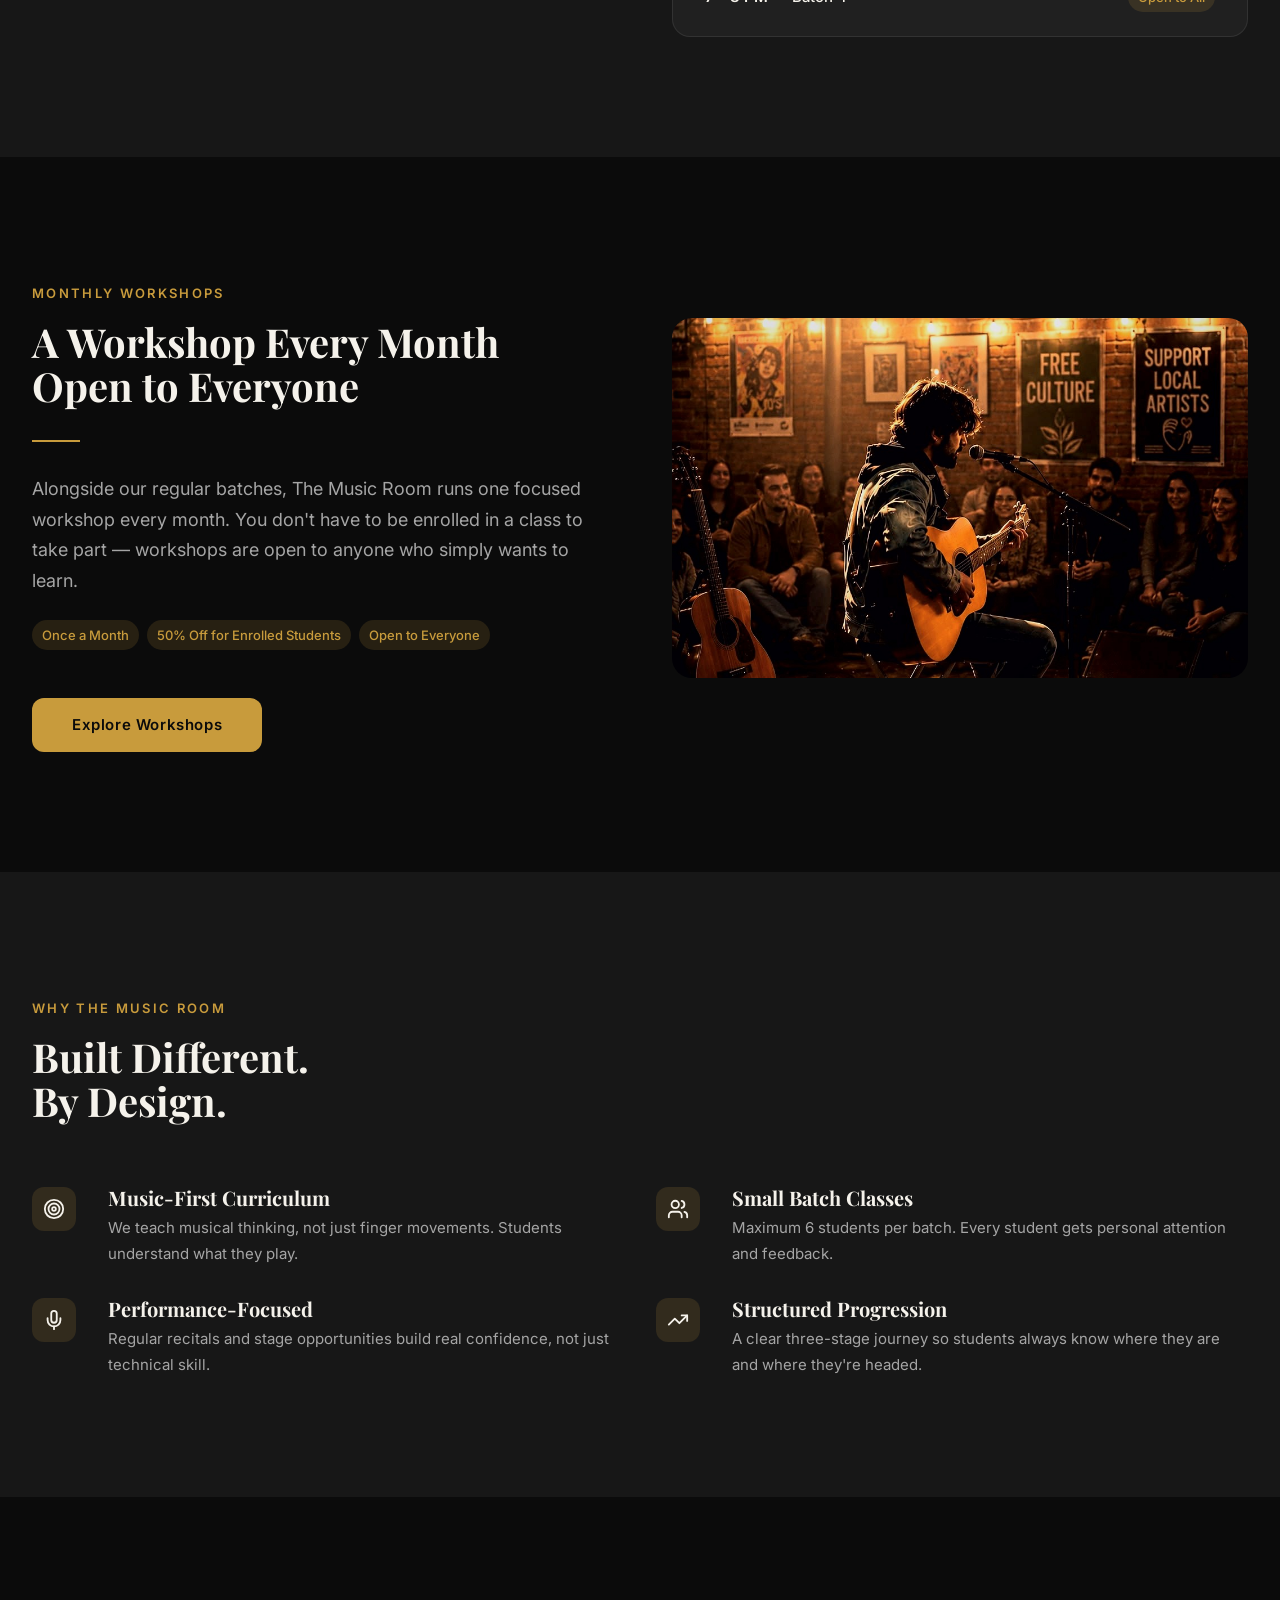
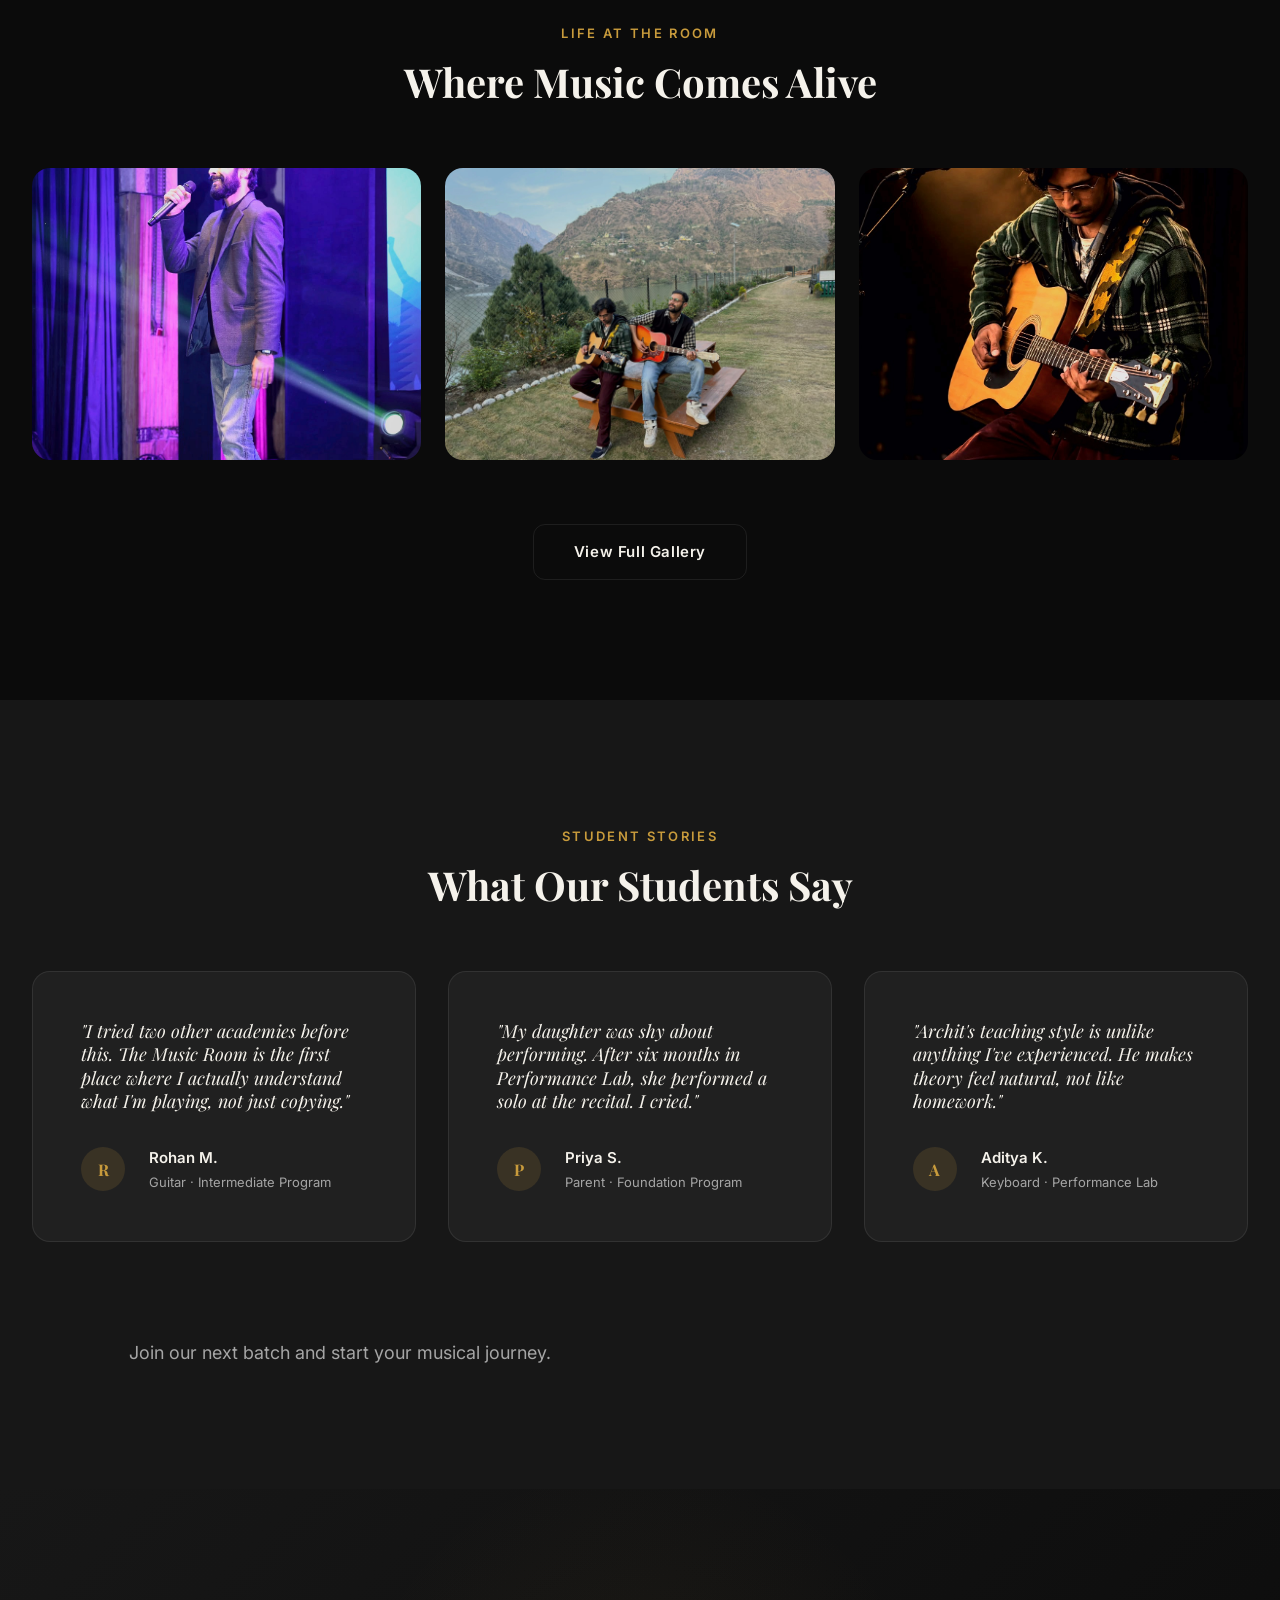
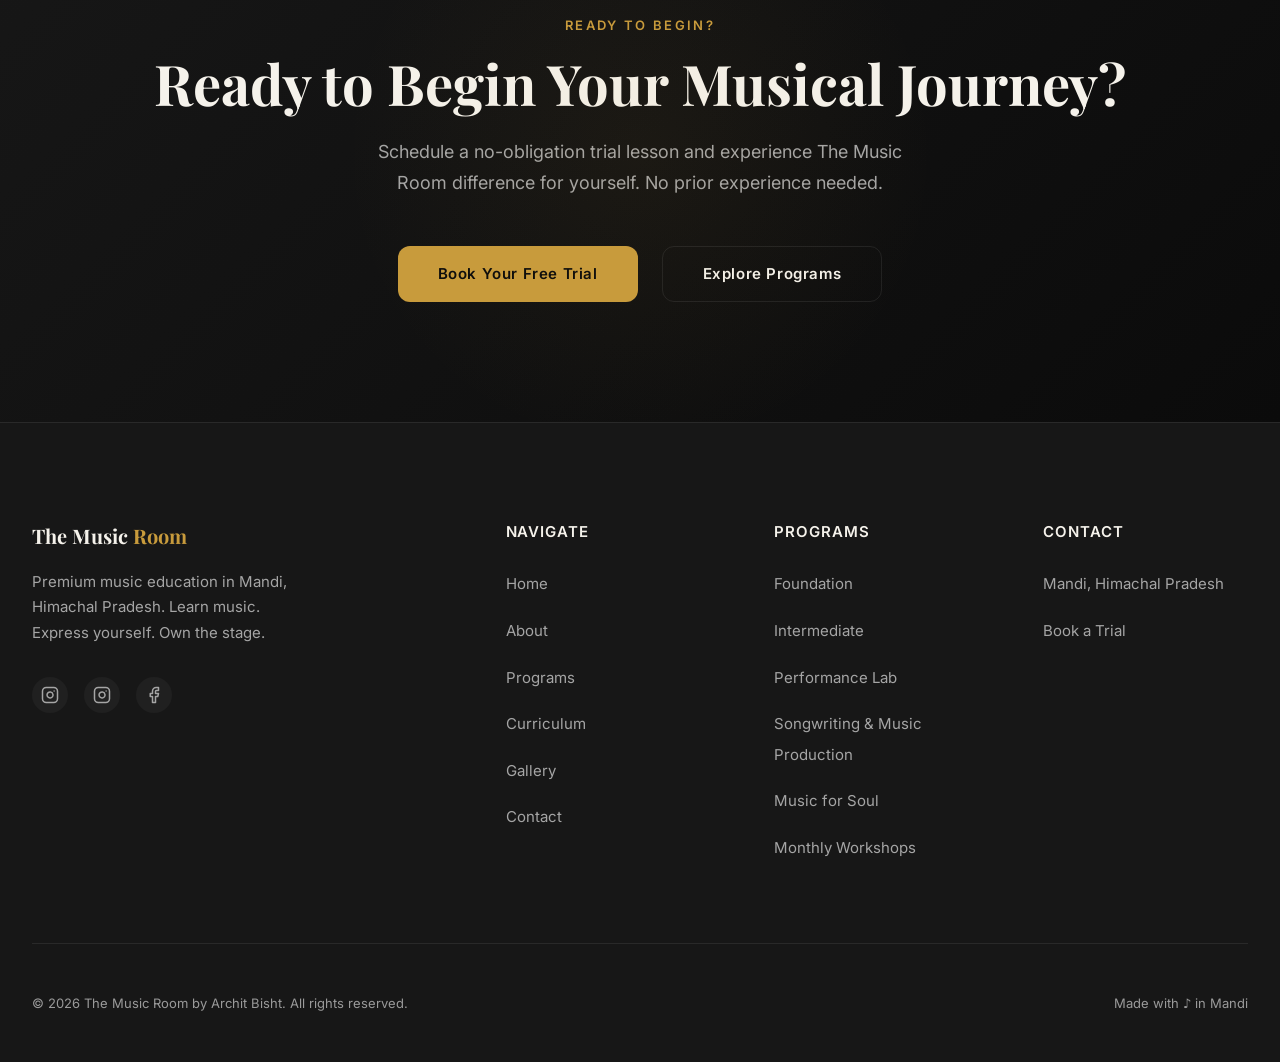
==== commit 08845b08: "fix: update Years of Excellence stat from 8 to 15 in multiple pages" ====
--- a/index.html
+++ b/index.html
@@ -122,7 +122,7 @@
         </div>
         <div class="hero__stats fade-up">
           <div>
-            <div class="hero__stat-number" data-count="8" data-suffix="+">0+</div>
+            <div class="hero__stat-number" data-count="15" data-suffix="+">0+</div>
             <div class="hero__stat-label">Years of Excellence</div>
           </div>
           <div>
@@ -434,13 +434,13 @@
           <div class="footer__brand-name">The Music <span>Room</span></div>
           <p class="footer__tagline">Premium music education in Mandi, Himachal Pradesh. Learn music. Express yourself. Own the stage.</p>
           <div class="footer__social" aria-label="Social media links">
-            <a href="https://instagram.com/_themusicroom_" class="footer__social-link" aria-label="Instagram (@_themusicroom_)" target="_blank" rel="noopener noreferrer">
+            <a href="https://instagram.com/__themusicroom__?obrf=MXVkd2ZxNjJyb3hxNw%3D%3D" class="footer__social-link" aria-label="Instagram (@_themusicroom_)" target="_blank" rel="noopener noreferrer">
               <svg width="18" height="18" viewBox="0 0 24 24" fill="none" stroke="currentColor" stroke-width="2" stroke-linecap="round" stroke-linejoin="round"><rect width="20" height="20" x="2" y="2" rx="5" ry="5"/><path d="M16 11.37A4 4 0 1 1 12.63 8 4 4 0 0 1 16 11.37z"/><line x1="17.5" x2="17.51" y1="6.5" y2="6.5"/></svg>
             </a>
             <a href="https://instagram.com/yagyaverse" class="footer__social-link" aria-label="Instagram (@yagyaverse)" target="_blank" rel="noopener noreferrer">
               <svg width="18" height="18" viewBox="0 0 24 24" fill="none" stroke="currentColor" stroke-width="2" stroke-linecap="round" stroke-linejoin="round"><rect width="20" height="20" x="2" y="2" rx="5" ry="5"/><path d="M16 11.37A4 4 0 1 1 12.63 8 4 4 0 0 1 16 11.37z"/><line x1="17.5" x2="17.51" y1="6.5" y2="6.5"/></svg>
             </a>
-            <a href="https://www.facebook.com/YagyaVerse" class="footer__social-link" aria-label="Facebook (Yagya Verse)" target="_blank" rel="noopener noreferrer">
+            <a href="https://www.facebook.com/share/19i3r42GsA/?mibextid=wwXIfr" class="footer__social-link" aria-label="Facebook (Yagya Verse)" target="_blank" rel="noopener noreferrer">
               <svg width="18" height="18" viewBox="0 0 24 24" fill="none" stroke="currentColor" stroke-width="2" stroke-linecap="round" stroke-linejoin="round"><path d="M18 2h-3a5 5 0 0 0-5 5v3H7v4h3v8h4v-8h3l1-4h-4V7a1 1 0 0 1 1-1h3z"/></svg>
             </a>
           </div>
